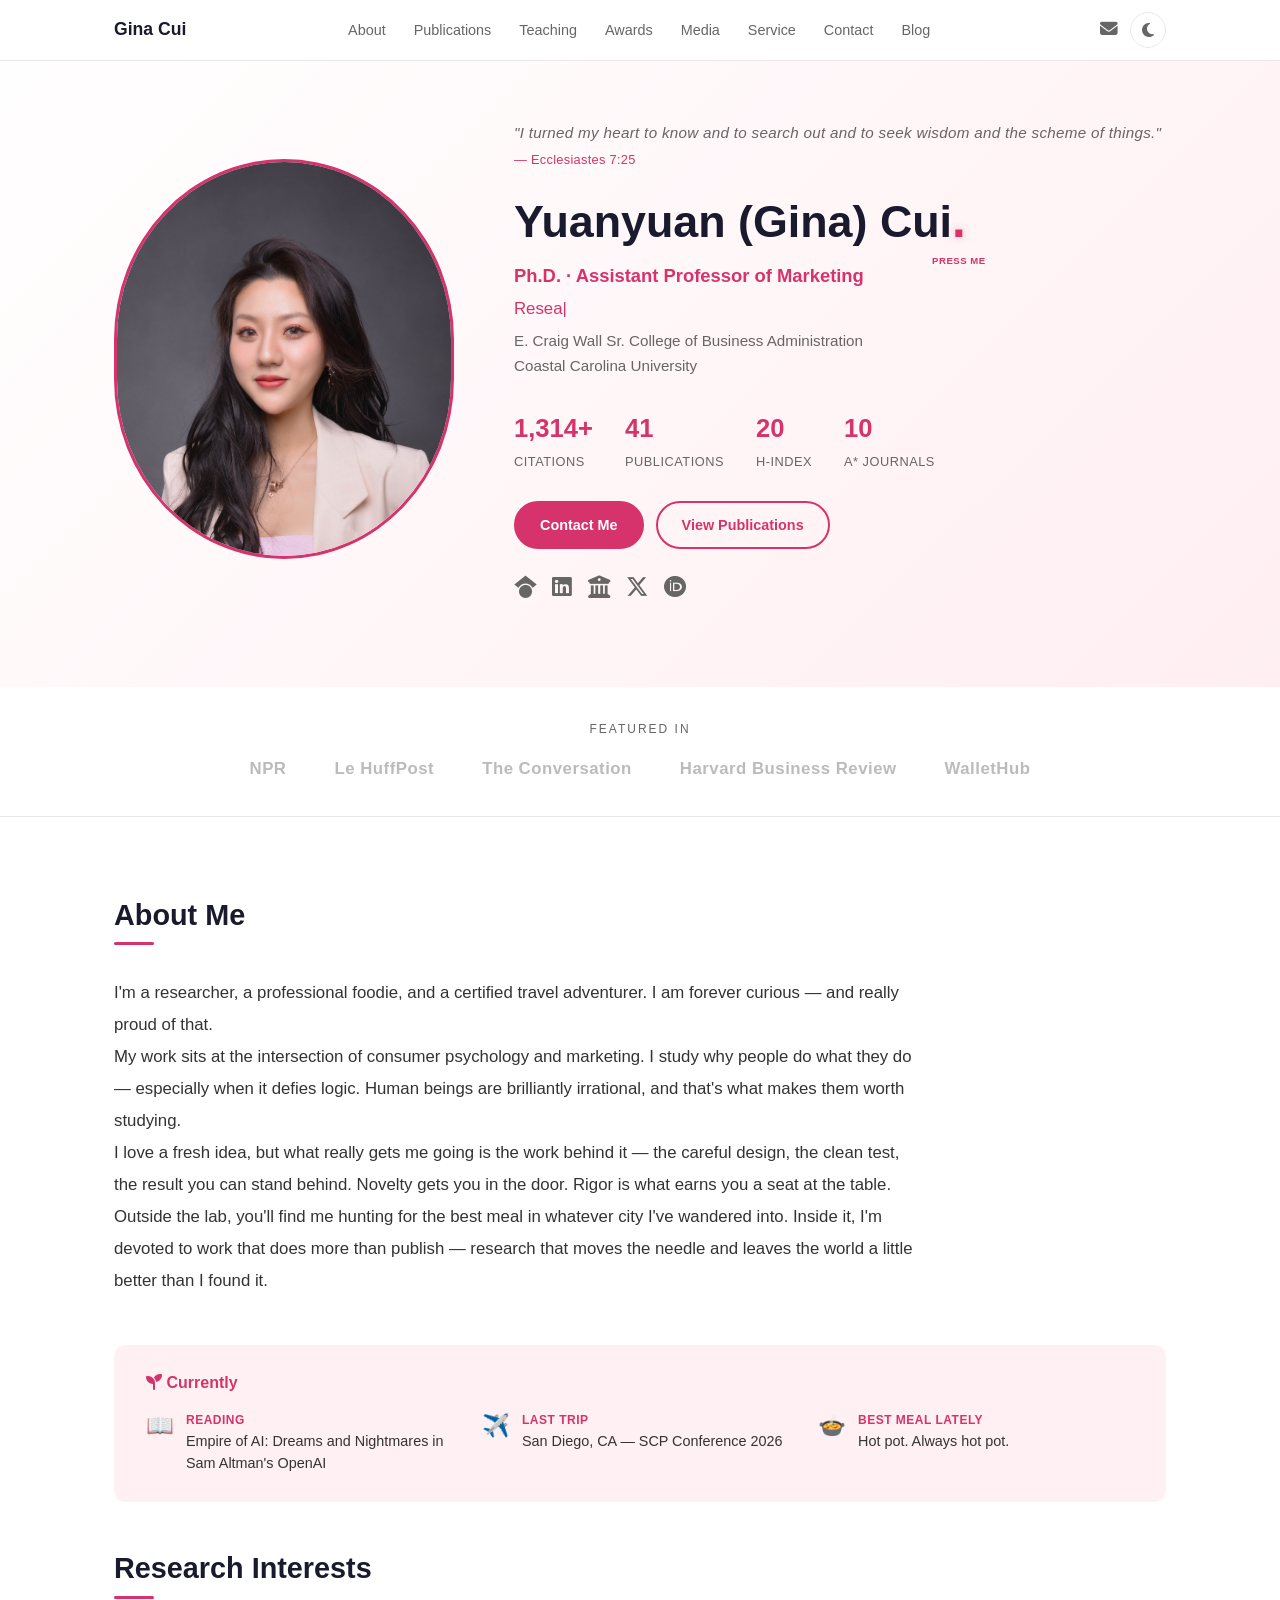
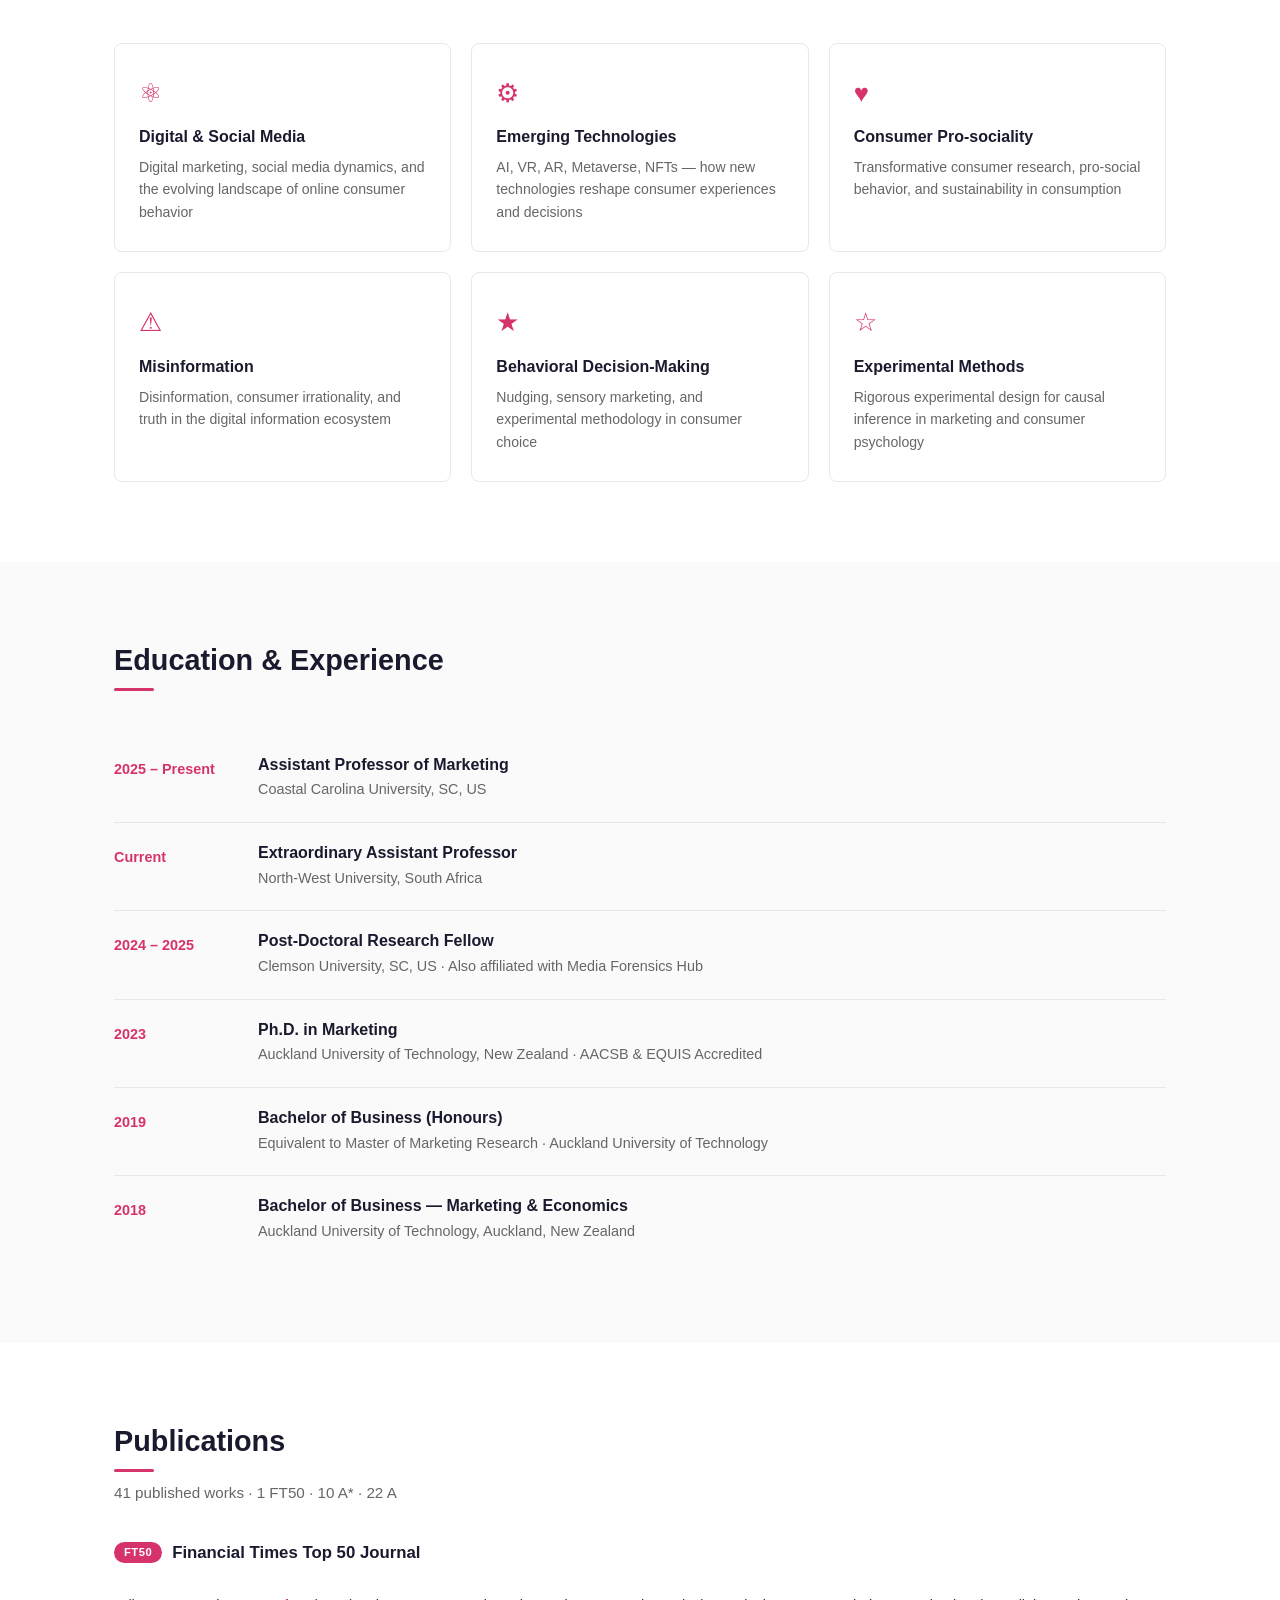
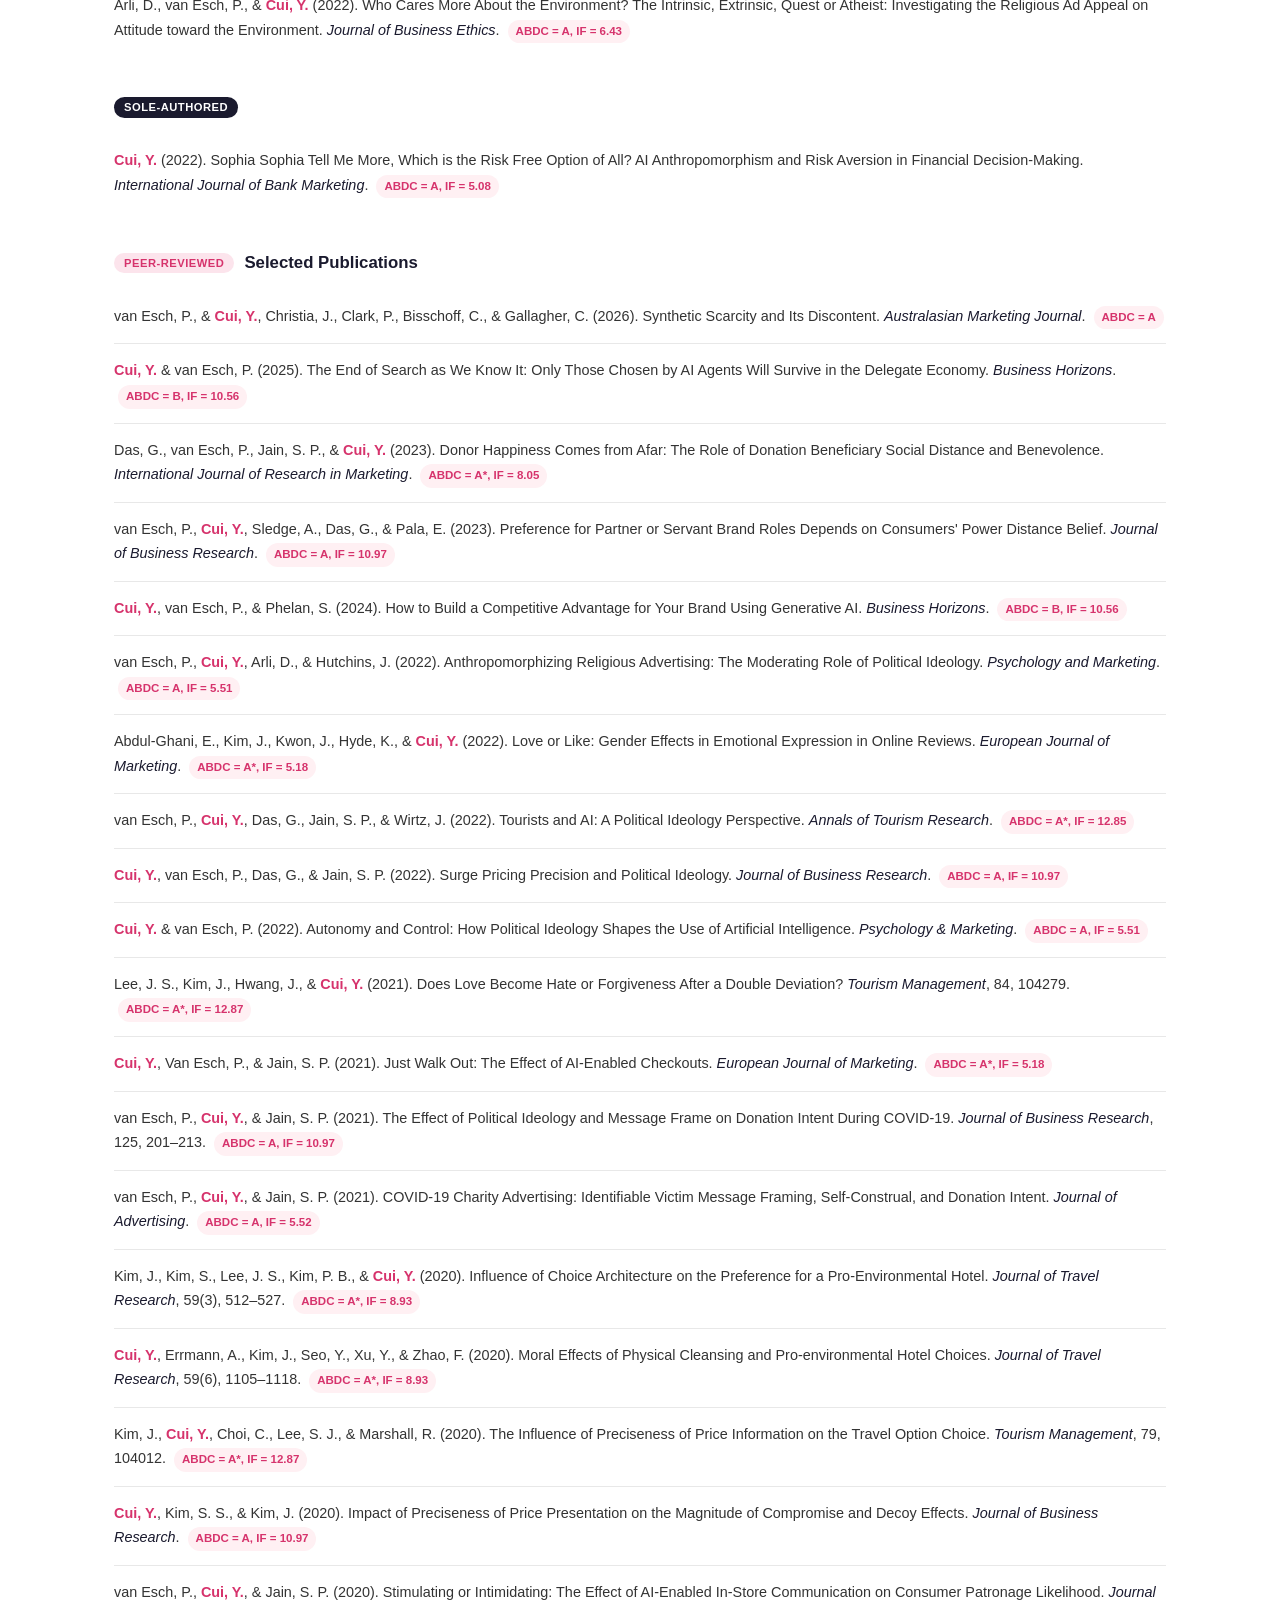
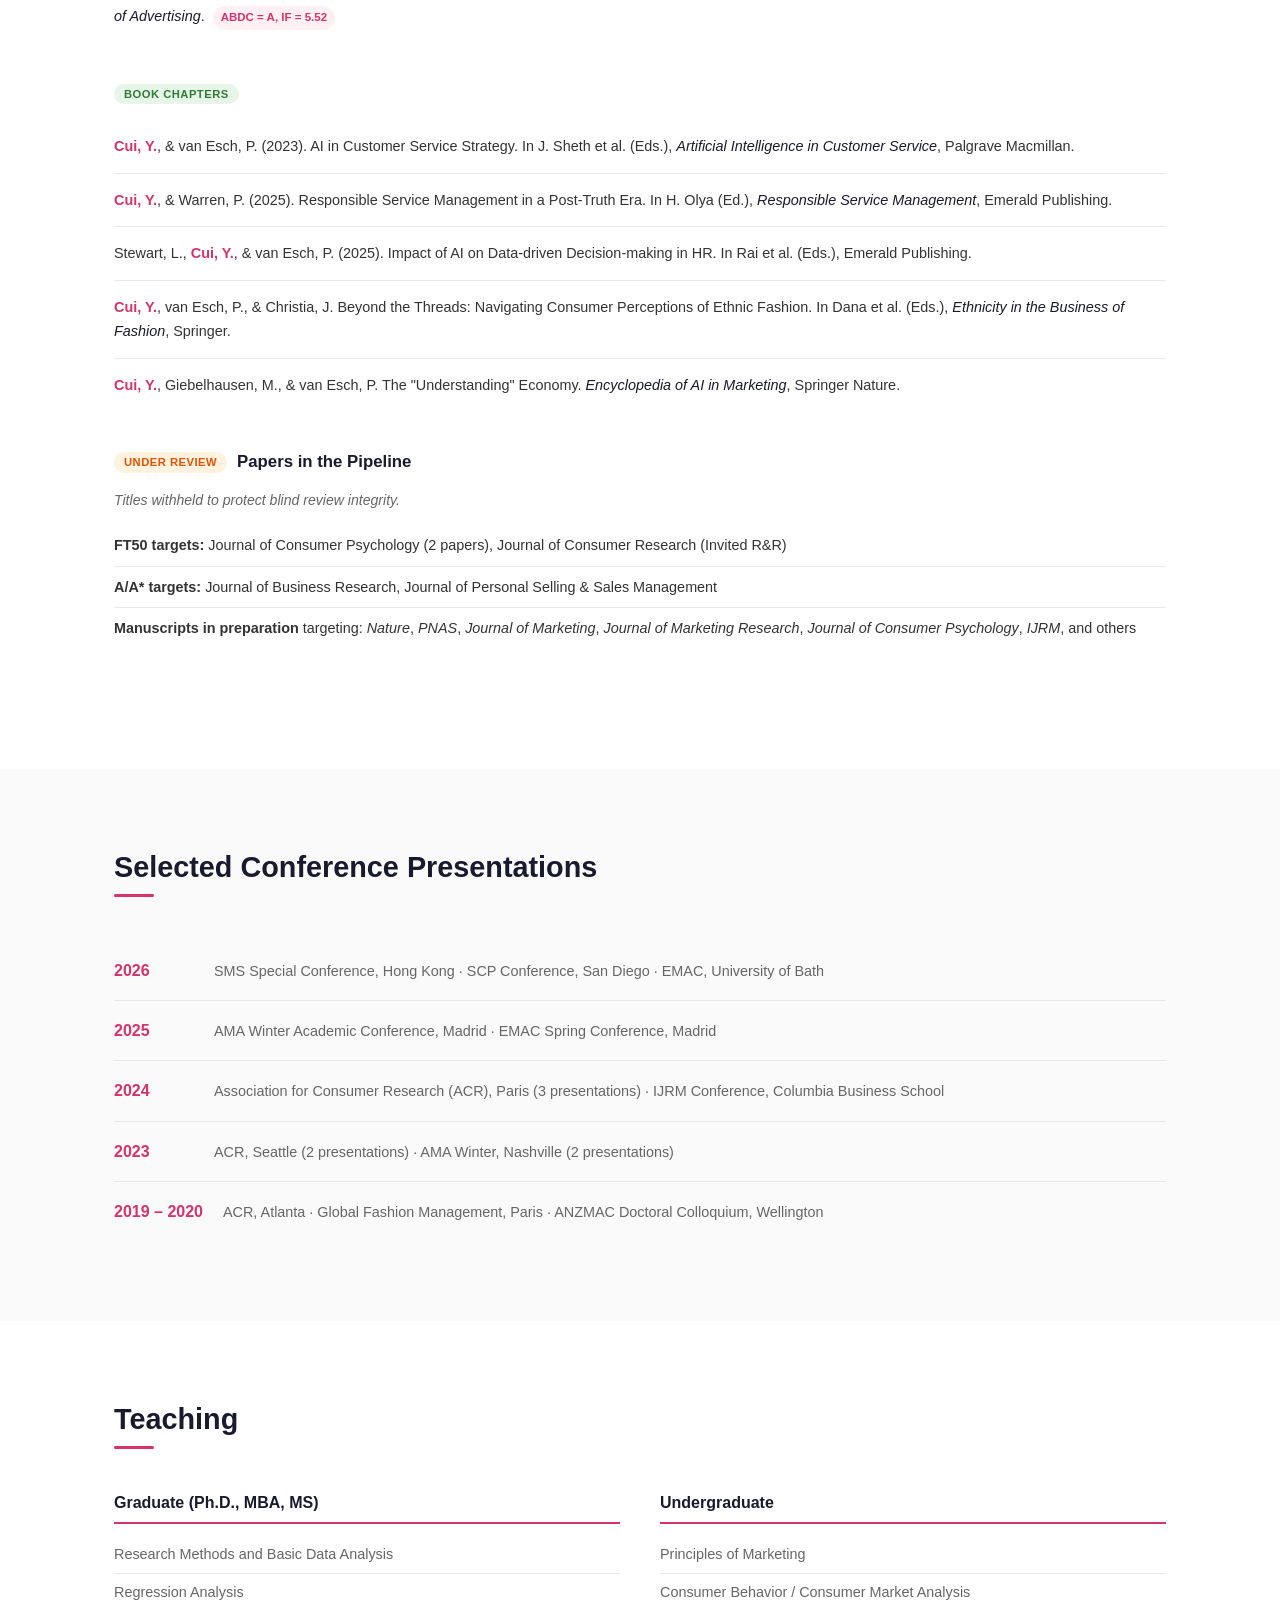
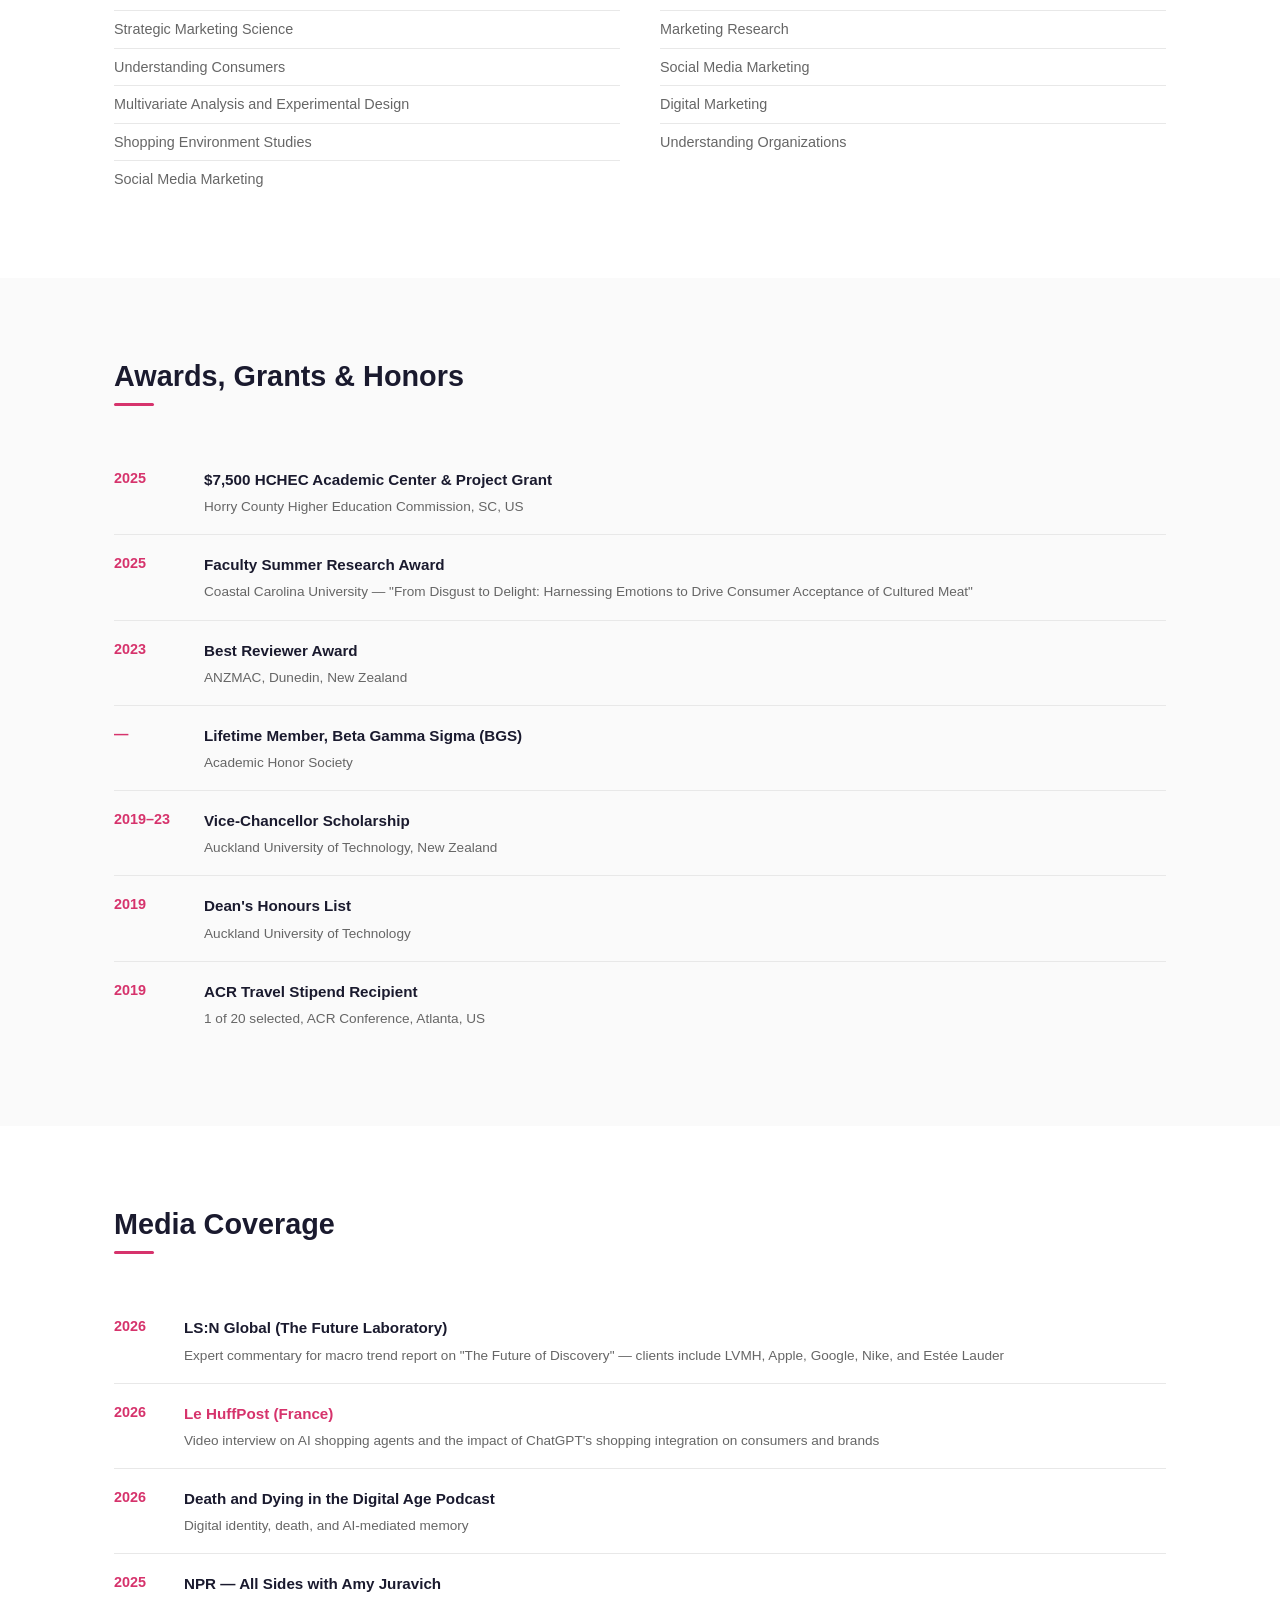
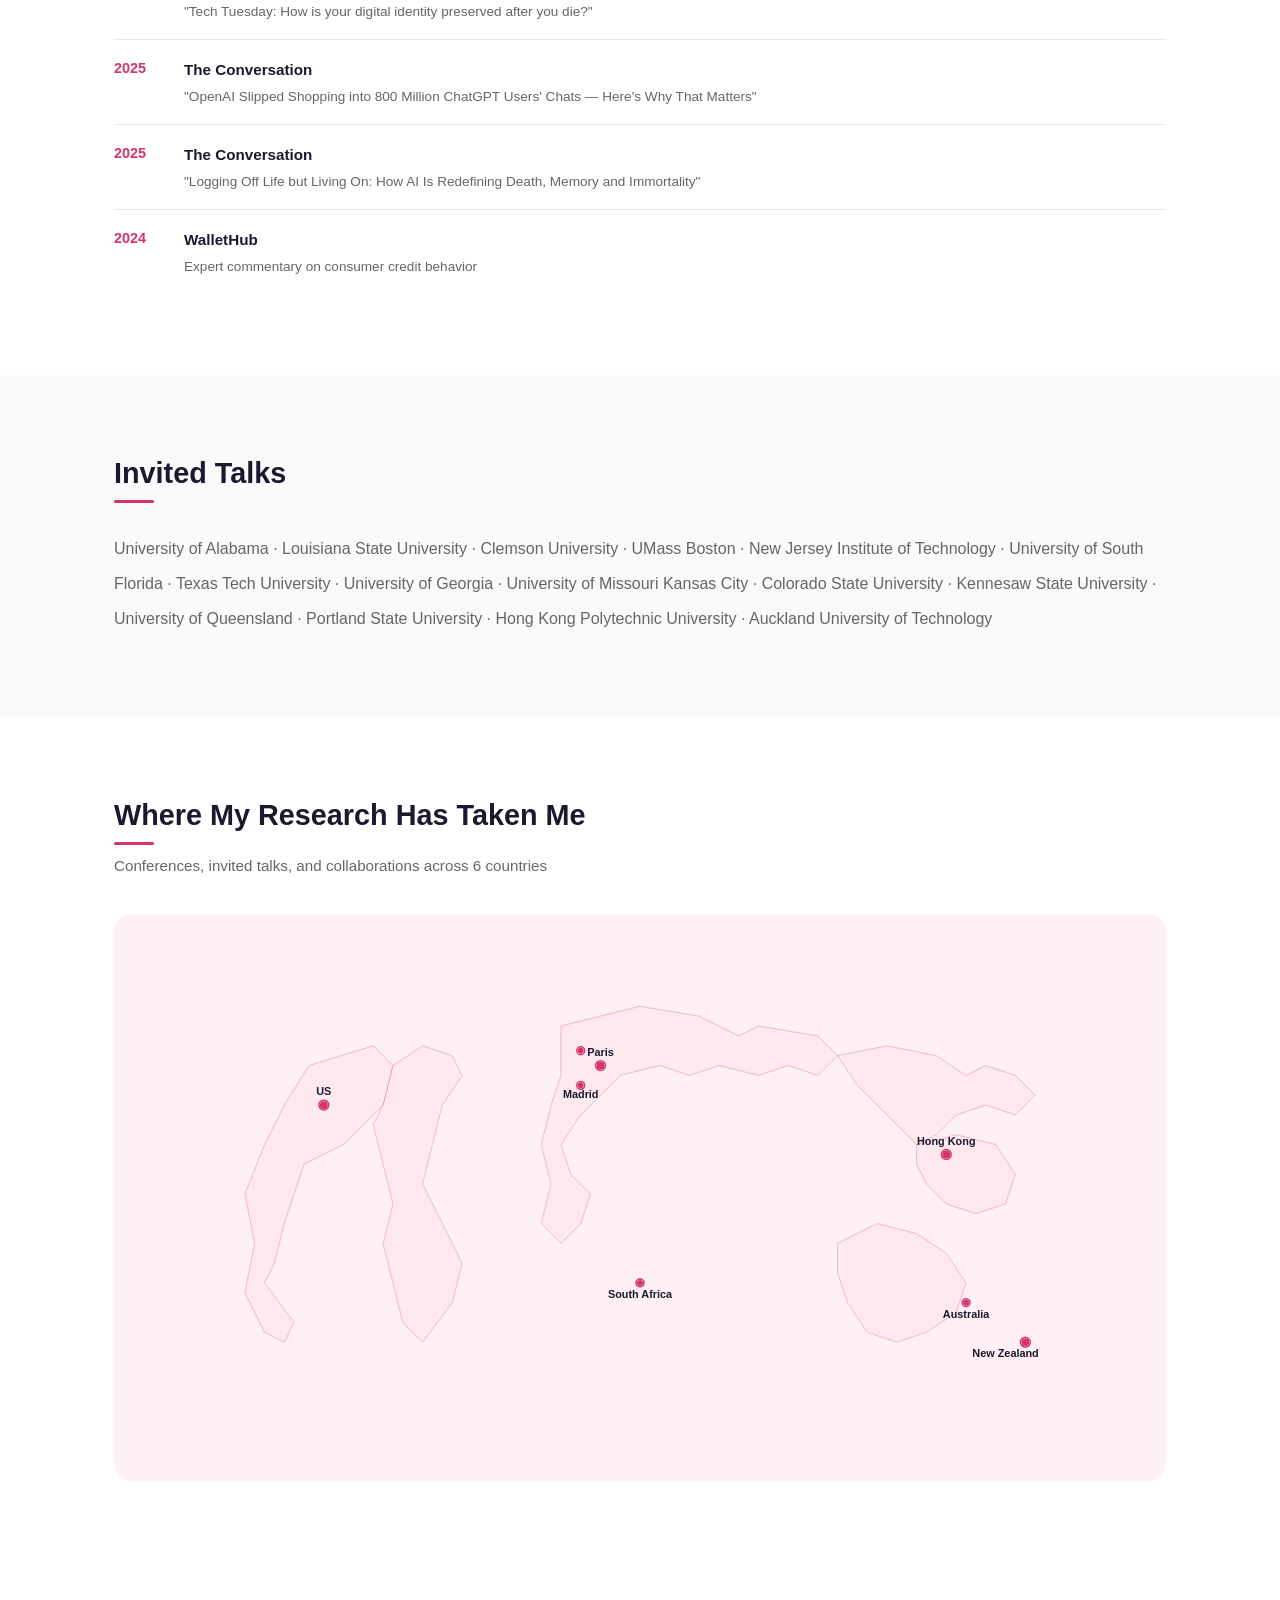
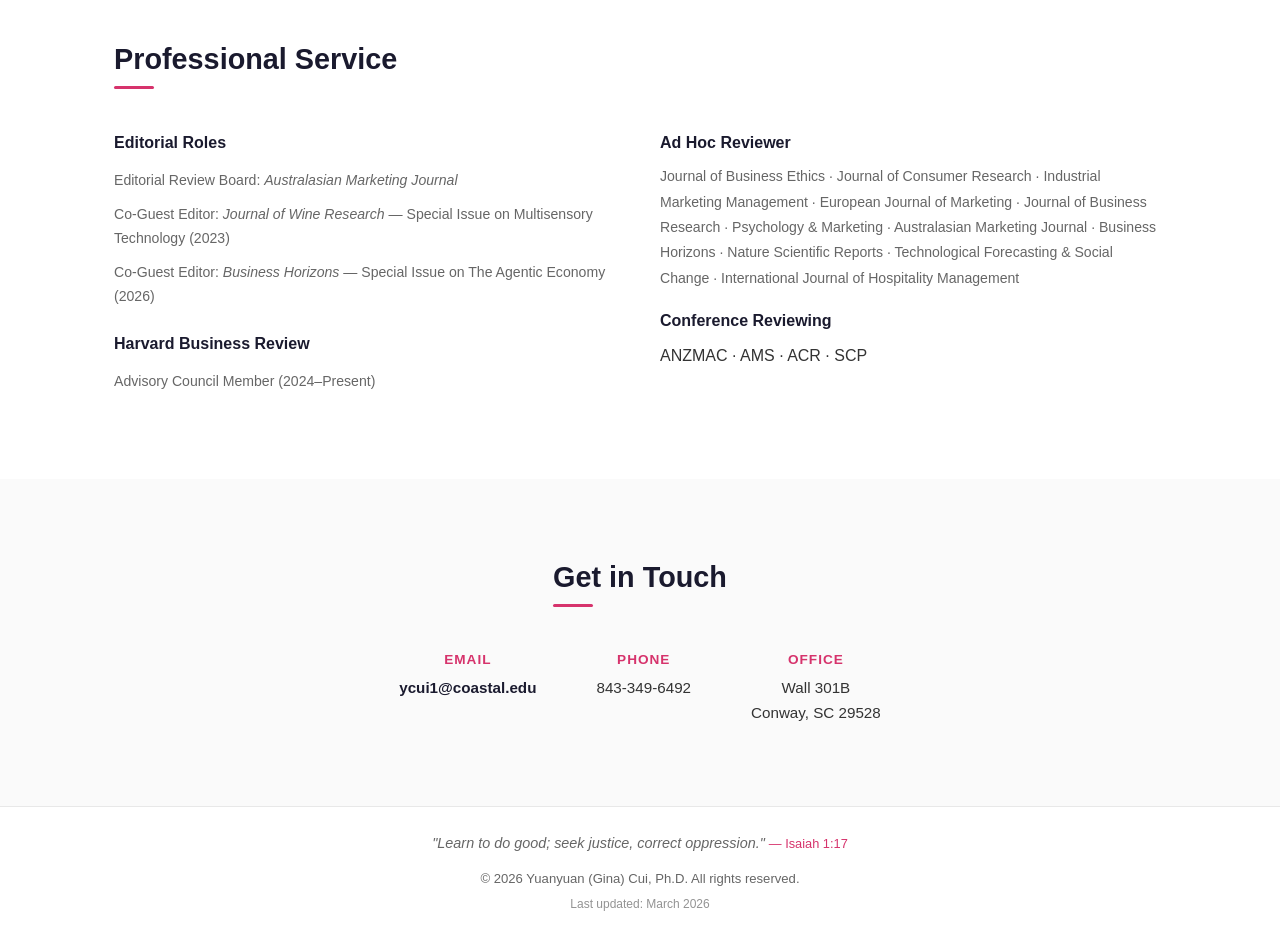
==== index.html @ b7bf3cc5 "Add custom 404 page, blog, custom cursor, and auto-update pub count - Custom 404 page with flamingo " ====
<!DOCTYPE html>
<html lang="en">
<head>
    <meta charset="UTF-8">
    <meta name="viewport" content="width=device-width, initial-scale=1.0">
    <!-- Google Analytics -->
    <script async src="https://www.googletagmanager.com/gtag/js?id=G-0H7322LZ6Q"></script>
    <script>
        window.dataLayer = window.dataLayer || [];
        function gtag(){dataLayer.push(arguments);}
        gtag('js', new Date());
        gtag('config', 'G-0H7322LZ6Q');
    </script>
    <title>Yuanyuan (Gina) Cui, Ph.D. — Academic Profile</title>
    <meta name="description" content="Yuanyuan (Gina) Cui, Ph.D. — Assistant Professor of Marketing at Coastal Carolina University. Research in consumer psychology, AI, and behavioral decision-making.">
    <meta property="og:title" content="Yuanyuan (Gina) Cui, Ph.D. — Academic Profile">
    <meta property="og:description" content="Assistant Professor of Marketing at Coastal Carolina University. Research in consumer psychology, AI, and behavioral decision-making.">
    <meta property="og:image" content="https://ginac95.github.io/headshot.png">
    <meta property="og:url" content="https://ginac95.github.io/">
    <meta property="og:type" content="website">
    <meta name="twitter:card" content="summary_large_image">
    <meta name="twitter:title" content="Yuanyuan (Gina) Cui, Ph.D.">
    <meta name="twitter:description" content="Assistant Professor of Marketing. Research in consumer psychology, AI, and behavioral decision-making.">
    <meta name="twitter:image" content="https://ginac95.github.io/headshot.png">
    <script type="application/ld+json">
    {
        "@context": "https://schema.org",
        "@type": "Person",
        "name": "Yuanyuan (Gina) Cui",
        "givenName": "Yuanyuan",
        "additionalName": "Gina",
        "familyName": "Cui",
        "honorificSuffix": "Ph.D.",
        "jobTitle": "Assistant Professor of Marketing",
        "worksFor": {
            "@type": "Organization",
            "name": "Coastal Carolina University",
            "department": "E. Craig Wall Sr. College of Business Administration"
        },
        "url": "https://ginac95.github.io/",
        "image": "https://ginac95.github.io/headshot.png",
        "email": "ycui1@coastal.edu",
        "sameAs": [
            "https://scholar.google.com/citations?hl=en&user=P8fhrcwAAAAJ",
            "https://www.linkedin.com/in/yuanyuan-gina-cui-b46629188",
            "https://orcid.org/0000-0001-5148-332X",
            "https://x.com/Gina_Cui"
        ],
        "knowsAbout": ["Consumer Psychology", "Marketing", "Artificial Intelligence", "Behavioral Decision-Making", "Digital Marketing"],
        "alumniOf": {
            "@type": "CollegeOrUniversity",
            "name": "Auckland University of Technology"
        }
    }
    </script>
    <link rel="icon" type="image/svg+xml" href="favicon.svg">
    <link rel="stylesheet" href="style.css">
    <link rel="stylesheet" href="https://cdnjs.cloudflare.com/ajax/libs/font-awesome/6.5.1/css/all.min.css">
    <script>
        // Apply dark mode before page renders to prevent flash
        if (localStorage.getItem('darkMode') === 'true' || (!localStorage.getItem('darkMode') && window.matchMedia('(prefers-color-scheme: dark)').matches)) {
            document.documentElement.classList.add('dark-mode');
        }
    </script>
</head>
<body>

<!-- Skip to content for keyboard users -->
<a href="#hero" class="skip-link">Skip to main content</a>

<!-- Navigation -->
<nav role="navigation" aria-label="Main navigation">
    <div class="nav-inner">
        <a href="#" class="nav-name">Gina Cui</a>
        <div class="nav-links">
            <a href="#about">About</a>
            <a href="#publications">Publications</a>
            <a href="#teaching">Teaching</a>
            <a href="#awards">Awards</a>
            <a href="#media">Media</a>
            <a href="#service">Service</a>
            <a href="#contact">Contact</a>
            <a href="blog.html">Blog</a>
        </div>
        <div style="display:flex;align-items:center;gap:12px;">
            <a href="mailto:ycui1@coastal.edu" class="nav-email" title="Email me" aria-label="Send email"><i class="fa-solid fa-envelope"></i></a>
            <button class="dark-mode-toggle" id="darkModeToggle" aria-label="Toggle dark mode" title="Toggle dark mode"><i class="fa-solid fa-moon"></i></button>
        </div>
        <button class="nav-toggle" aria-label="Toggle menu">&#9776;</button>
    </div>
</nav>

<!-- Hero -->
<main>
<header id="hero">
    <div class="container hero-content">
        <div class="hero-photo">
            <img src="headshot.png" alt="Gina Cui headshot" class="hero-img">
        </div>
        <div class="hero-text">
            <p class="hero-verse">"I turned my heart to know and to search out and to seek wisdom and the scheme of things." <span class="verse-ref">&mdash; Ecclesiastes 7:25</span></p>
            <h1>Yuanyuan (Gina) Cui<span class="easter-egg-wrap"><span class="accent" id="easter-egg">.</span><span class="press-me">press me</span></span></h1>
            <p class="title">Ph.D. &middot; Assistant Professor of Marketing</p>
            <p class="typewriter-line"><span id="typewriter"></span><span class="typewriter-cursor">|</span></p>
            <p class="affiliation">E. Craig Wall Sr. College of Business Administration<br>Coastal Carolina University</p>
            <div class="hero-stats">
                <div class="stat"><span class="stat-number" data-target="1314" data-suffix="+">0</span><span class="stat-label">Citations</span></div>
                <div class="stat"><span class="stat-number" data-target="41">0</span><span class="stat-label">Publications</span></div>
                <div class="stat"><span class="stat-number" data-target="20">0</span><span class="stat-label">h-index</span></div>
                <div class="stat"><span class="stat-number" data-target="10">0</span><span class="stat-label">A* Journals</span></div>
            </div>
            <div class="hero-links">
                <a href="mailto:ycui1@coastal.edu" class="btn btn-primary">Contact Me</a>
                <a href="#publications" class="btn btn-outline">View Publications</a>
            </div>
            <div class="social-links">
                <a href="https://scholar.google.com/citations?hl=en&user=P8fhrcwAAAAJ&view_op=list_works&sortby=pubdate" target="_blank" title="Google Scholar" aria-label="Google Scholar profile"><i class="fa-brands fa-google-scholar"></i></a>
                <a href="https://www.linkedin.com/in/yuanyuan-gina-cui-b46629188" target="_blank" title="LinkedIn" aria-label="LinkedIn profile"><i class="fa-brands fa-linkedin"></i></a>
                <a href="https://www.coastal.edu/academics/facultyprofiles/business/marketingandhospitalityresortandtourismmanagement/ginacui/" target="_blank" title="Faculty Profile" aria-label="University faculty profile"><i class="fa-solid fa-building-columns"></i></a>
                <a href="https://x.com/Gina_Cui" target="_blank" title="X / Twitter" aria-label="X (Twitter) profile"><i class="fa-brands fa-x-twitter"></i></a>
                <a href="https://orcid.org/0000-0001-5148-332X" target="_blank" title="ORCID" aria-label="ORCID profile"><i class="fa-brands fa-orcid"></i></a>
            </div>
        </div>
    </div>
</header>

<!-- Featured In -->
<section id="featured-in" class="featured-bar">
    <div class="container">
        <p class="featured-label">Featured In</p>
        <div class="featured-logos">
            <span class="featured-logo">NPR</span>
            <span class="featured-logo">Le HuffPost</span>
            <span class="featured-logo">The Conversation</span>
            <span class="featured-logo">Harvard Business Review</span>
            <span class="featured-logo">WalletHub</span>
        </div>
    </div>
</section>

<!-- About -->
<section id="about">
    <div class="container">
        <h2>About Me</h2>
        <div class="about-blurb">
            <p>I'm a researcher, a professional foodie, and a certified travel adventurer. I am forever curious &mdash; and really proud of that.</p>
            <p>My work sits at the intersection of consumer psychology and marketing. I study why people do what they do &mdash; especially when it defies logic. Human beings are brilliantly irrational, and that's what makes them worth studying.</p>
            <p>I love a fresh idea, but what really gets me going is the work behind it &mdash; the careful design, the clean test, the result you can stand behind. Novelty gets you in the door. Rigor is what earns you a seat at the table.</p>
            <p>Outside the lab, you'll find me hunting for the best meal in whatever city I've wandered into. Inside it, I'm devoted to work that does more than publish &mdash; research that moves the needle and leaves the world a little better than I found it.</p>
        </div>

        <!-- Currently -->
        <div class="currently-section">
            <h3 class="currently-title"><i class="fa-solid fa-seedling"></i> Currently</h3>
            <div class="currently-grid">
                <div class="currently-item">
                    <span class="currently-emoji">&#128214;</span>
                    <div><span class="currently-label">Reading</span><br>Empire of AI: Dreams and Nightmares in Sam Altman's OpenAI</div>
                </div>
                <div class="currently-item">
                    <span class="currently-emoji">&#9992;&#65039;</span>
                    <div><span class="currently-label">Last trip</span><br>San Diego, CA &mdash; SCP Conference 2026</div>
                </div>
                <div class="currently-item">
                    <span class="currently-emoji">&#127858;</span>
                    <div><span class="currently-label">Best meal lately</span><br>Hot pot. Always hot pot.</div>
                </div>
            </div>
        </div>

        <h2>Research Interests</h2>
        <div class="interest-grid">
            <div class="interest-card">
                <div class="interest-icon">&#9883;</div>
                <h3>Digital & Social Media</h3>
                <p>Digital marketing, social media dynamics, and the evolving landscape of online consumer behavior</p>
            </div>
            <div class="interest-card">
                <div class="interest-icon">&#9881;</div>
                <h3>Emerging Technologies</h3>
                <p>AI, VR, AR, Metaverse, NFTs &mdash; how new technologies reshape consumer experiences and decisions</p>
            </div>
            <div class="interest-card">
                <div class="interest-icon">&#9829;</div>
                <h3>Consumer Pro-sociality</h3>
                <p>Transformative consumer research, pro-social behavior, and sustainability in consumption</p>
            </div>
            <div class="interest-card">
                <div class="interest-icon">&#9888;</div>
                <h3>Misinformation</h3>
                <p>Disinformation, consumer irrationality, and truth in the digital information ecosystem</p>
            </div>
            <div class="interest-card">
                <div class="interest-icon">&#9733;</div>
                <h3>Behavioral Decision-Making</h3>
                <p>Nudging, sensory marketing, and experimental methodology in consumer choice</p>
            </div>
            <div class="interest-card">
                <div class="interest-icon">&#9734;</div>
                <h3>Experimental Methods</h3>
                <p>Rigorous experimental design for causal inference in marketing and consumer psychology</p>
            </div>
        </div>
    </div>
</section>

<!-- Education -->
<section id="education" class="alt-bg">
    <div class="container">
        <h2>Education & Experience</h2>
        <div class="timeline">
            <div class="timeline-item">
                <div class="timeline-year">2025 &ndash; Present</div>
                <div class="timeline-content">
                    <h3>Assistant Professor of Marketing</h3>
                    <p>Coastal Carolina University, SC, US</p>
                </div>
            </div>
            <div class="timeline-item">
                <div class="timeline-year">Current</div>
                <div class="timeline-content">
                    <h3>Extraordinary Assistant Professor</h3>
                    <p>North-West University, South Africa</p>
                </div>
            </div>
            <div class="timeline-item">
                <div class="timeline-year">2024 &ndash; 2025</div>
                <div class="timeline-content">
                    <h3>Post-Doctoral Research Fellow</h3>
                    <p>Clemson University, SC, US &middot; Also affiliated with Media Forensics Hub</p>
                </div>
            </div>
            <div class="timeline-item">
                <div class="timeline-year">2023</div>
                <div class="timeline-content">
                    <h3>Ph.D. in Marketing</h3>
                    <p>Auckland University of Technology, New Zealand &middot; AACSB & EQUIS Accredited</p>
                </div>
            </div>
            <div class="timeline-item">
                <div class="timeline-year">2019</div>
                <div class="timeline-content">
                    <h3>Bachelor of Business (Honours)</h3>
                    <p>Equivalent to Master of Marketing Research &middot; Auckland University of Technology</p>
                </div>
            </div>
            <div class="timeline-item">
                <div class="timeline-year">2018</div>
                <div class="timeline-content">
                    <h3>Bachelor of Business &mdash; Marketing & Economics</h3>
                    <p>Auckland University of Technology, Auckland, New Zealand</p>
                </div>
            </div>
        </div>
    </div>
</section>

<!-- Publications -->
<section id="publications">
    <div class="container">
        <h2>Publications</h2>
        <p class="section-subtitle">41 published works &middot; 1 FT50 &middot; 10 A* &middot; 22 A</p>

        <!-- FT50 -->
        <div class="pub-category">
            <h3><span class="badge badge-ft50">FT50</span> Financial Times Top 50 Journal</h3>
            <ol class="pub-list">
                <li>Arli, D., van Esch, P., & <strong>Cui, Y.</strong> (2022). Who Cares More About the Environment? The Intrinsic, Extrinsic, Quest or Atheist: Investigating the Religious Ad Appeal on Attitude toward the Environment. <em>Journal of Business Ethics</em>. <span class="journal-tag">ABDC = A, IF = 6.43</span></li>
            </ol>
        </div>

        <!-- Sole-Authored -->
        <div class="pub-category">
            <h3><span class="badge badge-sole">Sole-Authored</span></h3>
            <ol class="pub-list">
                <li><strong>Cui, Y.</strong> (2022). Sophia Sophia Tell Me More, Which is the Risk Free Option of All? AI Anthropomorphism and Risk Aversion in Financial Decision-Making. <em>International Journal of Bank Marketing</em>. <span class="journal-tag">ABDC = A, IF = 5.08</span></li>
            </ol>
        </div>

        <!-- Selected Peer-Reviewed -->
        <div class="pub-category">
            <h3><span class="badge badge-peer">Peer-Reviewed</span> Selected Publications</h3>
            <ol class="pub-list">
                <li>van Esch, P., & <strong>Cui, Y.</strong>, Christia, J., Clark, P., Bisschoff, C., & Gallagher, C. (2026). Synthetic Scarcity and Its Discontent. <em>Australasian Marketing Journal</em>. <span class="journal-tag">ABDC = A</span></li>
                <li><strong>Cui, Y.</strong> & van Esch, P. (2025). The End of Search as We Know It: Only Those Chosen by AI Agents Will Survive in the Delegate Economy. <em>Business Horizons</em>. <span class="journal-tag">ABDC = B, IF = 10.56</span></li>
                <li>Das, G., van Esch, P., Jain, S. P., & <strong>Cui, Y.</strong> (2023). Donor Happiness Comes from Afar: The Role of Donation Beneficiary Social Distance and Benevolence. <em>International Journal of Research in Marketing</em>. <span class="journal-tag">ABDC = A*, IF = 8.05</span></li>
                <li>van Esch, P., <strong>Cui, Y.</strong>, Sledge, A., Das, G., & Pala, E. (2023). Preference for Partner or Servant Brand Roles Depends on Consumers' Power Distance Belief. <em>Journal of Business Research</em>. <span class="journal-tag">ABDC = A, IF = 10.97</span></li>
                <li><strong>Cui, Y.</strong>, van Esch, P., & Phelan, S. (2024). How to Build a Competitive Advantage for Your Brand Using Generative AI. <em>Business Horizons</em>. <span class="journal-tag">ABDC = B, IF = 10.56</span></li>
                <li>van Esch, P., <strong>Cui, Y.</strong>, Arli, D., & Hutchins, J. (2022). Anthropomorphizing Religious Advertising: The Moderating Role of Political Ideology. <em>Psychology and Marketing</em>. <span class="journal-tag">ABDC = A, IF = 5.51</span></li>
                <li>Abdul-Ghani, E., Kim, J., Kwon, J., Hyde, K., & <strong>Cui, Y.</strong> (2022). Love or Like: Gender Effects in Emotional Expression in Online Reviews. <em>European Journal of Marketing</em>. <span class="journal-tag">ABDC = A*, IF = 5.18</span></li>
                <li>van Esch, P., <strong>Cui, Y.</strong>, Das, G., Jain, S. P., & Wirtz, J. (2022). Tourists and AI: A Political Ideology Perspective. <em>Annals of Tourism Research</em>. <span class="journal-tag">ABDC = A*, IF = 12.85</span></li>
                <li><strong>Cui, Y.</strong>, van Esch, P., Das, G., & Jain, S. P. (2022). Surge Pricing Precision and Political Ideology. <em>Journal of Business Research</em>. <span class="journal-tag">ABDC = A, IF = 10.97</span></li>
                <li><strong>Cui, Y.</strong> & van Esch, P. (2022). Autonomy and Control: How Political Ideology Shapes the Use of Artificial Intelligence. <em>Psychology & Marketing</em>. <span class="journal-tag">ABDC = A, IF = 5.51</span></li>
                <li>Lee, J. S., Kim, J., Hwang, J., & <strong>Cui, Y.</strong> (2021). Does Love Become Hate or Forgiveness After a Double Deviation? <em>Tourism Management</em>, 84, 104279. <span class="journal-tag">ABDC = A*, IF = 12.87</span></li>
                <li><strong>Cui, Y.</strong>, Van Esch, P., & Jain, S. P. (2021). Just Walk Out: The Effect of AI-Enabled Checkouts. <em>European Journal of Marketing</em>. <span class="journal-tag">ABDC = A*, IF = 5.18</span></li>
                <li>van Esch, P., <strong>Cui, Y.</strong>, & Jain, S. P. (2021). The Effect of Political Ideology and Message Frame on Donation Intent During COVID-19. <em>Journal of Business Research</em>, 125, 201&ndash;213. <span class="journal-tag">ABDC = A, IF = 10.97</span></li>
                <li>van Esch, P., <strong>Cui, Y.</strong>, & Jain, S. P. (2021). COVID-19 Charity Advertising: Identifiable Victim Message Framing, Self-Construal, and Donation Intent. <em>Journal of Advertising</em>. <span class="journal-tag">ABDC = A, IF = 5.52</span></li>
                <li>Kim, J., Kim, S., Lee, J. S., Kim, P. B., & <strong>Cui, Y.</strong> (2020). Influence of Choice Architecture on the Preference for a Pro-Environmental Hotel. <em>Journal of Travel Research</em>, 59(3), 512&ndash;527. <span class="journal-tag">ABDC = A*, IF = 8.93</span></li>
                <li><strong>Cui, Y.</strong>, Errmann, A., Kim, J., Seo, Y., Xu, Y., & Zhao, F. (2020). Moral Effects of Physical Cleansing and Pro-environmental Hotel Choices. <em>Journal of Travel Research</em>, 59(6), 1105&ndash;1118. <span class="journal-tag">ABDC = A*, IF = 8.93</span></li>
                <li>Kim, J., <strong>Cui, Y.</strong>, Choi, C., Lee, S. J., & Marshall, R. (2020). The Influence of Preciseness of Price Information on the Travel Option Choice. <em>Tourism Management</em>, 79, 104012. <span class="journal-tag">ABDC = A*, IF = 12.87</span></li>
                <li><strong>Cui, Y.</strong>, Kim, S. S., & Kim, J. (2020). Impact of Preciseness of Price Presentation on the Magnitude of Compromise and Decoy Effects. <em>Journal of Business Research</em>. <span class="journal-tag">ABDC = A, IF = 10.97</span></li>
                <li>van Esch, P., <strong>Cui, Y.</strong>, & Jain, S. P. (2020). Stimulating or Intimidating: The Effect of AI-Enabled In-Store Communication on Consumer Patronage Likelihood. <em>Journal of Advertising</em>. <span class="journal-tag">ABDC = A, IF = 5.52</span></li>
            </ol>
        </div>

        <!-- Book Chapters -->
        <div class="pub-category">
            <h3><span class="badge badge-book">Book Chapters</span></h3>
            <ol class="pub-list">
                <li><strong>Cui, Y.</strong>, & van Esch, P. (2023). AI in Customer Service Strategy. In J. Sheth et al. (Eds.), <em>Artificial Intelligence in Customer Service</em>, Palgrave Macmillan.</li>
                <li><strong>Cui, Y.</strong>, & Warren, P. (2025). Responsible Service Management in a Post-Truth Era. In H. Olya (Ed.), <em>Responsible Service Management</em>, Emerald Publishing.</li>
                <li>Stewart, L., <strong>Cui, Y.</strong>, & van Esch, P. (2025). Impact of AI on Data-driven Decision-making in HR. In Rai et al. (Eds.), Emerald Publishing.</li>
                <li><strong>Cui, Y.</strong>, van Esch, P., & Christia, J. Beyond the Threads: Navigating Consumer Perceptions of Ethnic Fashion. In Dana et al. (Eds.), <em>Ethnicity in the Business of Fashion</em>, Springer.</li>
                <li><strong>Cui, Y.</strong>, Giebelhausen, M., & van Esch, P. The "Understanding" Economy. <em>Encyclopedia of AI in Marketing</em>, Springer Nature.</li>
            </ol>
        </div>

        <!-- Under Review -->
        <div class="pub-category">
            <h3><span class="badge badge-review">Under Review</span> Papers in the Pipeline</h3>
            <p class="pub-note">Titles withheld to protect blind review integrity.</p>
            <ul class="pipeline-list">
                <li><strong>FT50 targets:</strong> Journal of Consumer Psychology (2 papers), Journal of Consumer Research (Invited R&R)</li>
                <li><strong>A/A* targets:</strong> Journal of Business Research, Journal of Personal Selling & Sales Management</li>
                <li><strong>Manuscripts in preparation</strong> targeting: <em>Nature</em>, <em>PNAS</em>, <em>Journal of Marketing</em>, <em>Journal of Marketing Research</em>, <em>Journal of Consumer Psychology</em>, <em>IJRM</em>, and others</li>
            </ul>
        </div>
    </div>
</section>

<!-- Conferences -->
<section id="conferences" class="alt-bg">
    <div class="container">
        <h2>Selected Conference Presentations</h2>
        <div class="conference-grid">
            <div class="conference-item">
                <span class="conf-year">2026</span>
                <p>SMS Special Conference, Hong Kong &middot; SCP Conference, San Diego &middot; EMAC, University of Bath</p>
            </div>
            <div class="conference-item">
                <span class="conf-year">2025</span>
                <p>AMA Winter Academic Conference, Madrid &middot; EMAC Spring Conference, Madrid</p>
            </div>
            <div class="conference-item">
                <span class="conf-year">2024</span>
                <p>Association for Consumer Research (ACR), Paris (3 presentations) &middot; IJRM Conference, Columbia Business School</p>
            </div>
            <div class="conference-item">
                <span class="conf-year">2023</span>
                <p>ACR, Seattle (2 presentations) &middot; AMA Winter, Nashville (2 presentations)</p>
            </div>
            <div class="conference-item">
                <span class="conf-year">2019 &ndash; 2020</span>
                <p>ACR, Atlanta &middot; Global Fashion Management, Paris &middot; ANZMAC Doctoral Colloquium, Wellington</p>
            </div>
        </div>
    </div>
</section>

<!-- Teaching -->
<section id="teaching">
    <div class="container">
        <h2>Teaching</h2>
        <div class="teaching-grid">
            <div class="teaching-col">
                <h3>Graduate (Ph.D., MBA, MS)</h3>
                <ul>
                    <li>Research Methods and Basic Data Analysis</li>
                    <li>Regression Analysis</li>
                    <li>Strategic Marketing Science</li>
                    <li>Understanding Consumers</li>
                    <li>Multivariate Analysis and Experimental Design</li>
                    <li>Shopping Environment Studies</li>
                    <li>Social Media Marketing</li>
                </ul>
            </div>
            <div class="teaching-col">
                <h3>Undergraduate</h3>
                <ul>
                    <li>Principles of Marketing</li>
                    <li>Consumer Behavior / Consumer Market Analysis</li>
                    <li>Marketing Research</li>
                    <li>Social Media Marketing</li>
                    <li>Digital Marketing</li>
                    <li>Understanding Organizations</li>
                </ul>
            </div>
        </div>
    </div>
</section>

<!-- Awards -->
<section id="awards" class="alt-bg">
    <div class="container">
        <h2>Awards, Grants & Honors</h2>
        <div class="awards-list">
            <div class="award-item">
                <span class="award-year">2025</span>
                <div>
                    <strong>$7,500 HCHEC Academic Center & Project Grant</strong>
                    <p>Horry County Higher Education Commission, SC, US</p>
                </div>
            </div>
            <div class="award-item">
                <span class="award-year">2025</span>
                <div>
                    <strong>Faculty Summer Research Award</strong>
                    <p>Coastal Carolina University &mdash; "From Disgust to Delight: Harnessing Emotions to Drive Consumer Acceptance of Cultured Meat"</p>
                </div>
            </div>
            <div class="award-item">
                <span class="award-year">2023</span>
                <div>
                    <strong>Best Reviewer Award</strong>
                    <p>ANZMAC, Dunedin, New Zealand</p>
                </div>
            </div>
            <div class="award-item">
                <span class="award-year">&mdash;</span>
                <div>
                    <strong>Lifetime Member, Beta Gamma Sigma (BGS)</strong>
                    <p>Academic Honor Society</p>
                </div>
            </div>
            <div class="award-item">
                <span class="award-year">2019&ndash;23</span>
                <div>
                    <strong>Vice-Chancellor Scholarship</strong>
                    <p>Auckland University of Technology, New Zealand</p>
                </div>
            </div>
            <div class="award-item">
                <span class="award-year">2019</span>
                <div>
                    <strong>Dean's Honours List</strong>
                    <p>Auckland University of Technology</p>
                </div>
            </div>
            <div class="award-item">
                <span class="award-year">2019</span>
                <div>
                    <strong>ACR Travel Stipend Recipient</strong>
                    <p>1 of 20 selected, ACR Conference, Atlanta, US</p>
                </div>
            </div>
        </div>
    </div>
</section>

<!-- Media -->
<section id="media">
    <div class="container">
        <h2>Media Coverage</h2>
        <div class="media-grid">
            <div class="media-item">
                <span class="media-year">2026</span>
                <div>
                    <strong>LS:N Global (The Future Laboratory)</strong>
                    <p>Expert commentary for macro trend report on "The Future of Discovery" &mdash; clients include LVMH, Apple, Google, Nike, and Est&eacute;e Lauder</p>
                </div>
            </div>
            <div class="media-item">
                <span class="media-year">2026</span>
                <div>
                    <strong><a href="https://www.youtube.com/watch?v=tikGkXYRfkM" target="_blank">Le HuffPost (France)</a></strong>
                    <p>Video interview on AI shopping agents and the impact of ChatGPT's shopping integration on consumers and brands</p>
                </div>
            </div>
            <div class="media-item">
                <span class="media-year">2026</span>
                <div>
                    <strong>Death and Dying in the Digital Age Podcast</strong>
                    <p>Digital identity, death, and AI-mediated memory</p>
                </div>
            </div>
            <div class="media-item">
                <span class="media-year">2025</span>
                <div>
                    <strong>NPR &mdash; All Sides with Amy Juravich</strong>
                    <p>"Tech Tuesday: How is your digital identity preserved after you die?"</p>
                </div>
            </div>
            <div class="media-item">
                <span class="media-year">2025</span>
                <div>
                    <strong>The Conversation</strong>
                    <p>"OpenAI Slipped Shopping into 800 Million ChatGPT Users' Chats &mdash; Here's Why That Matters"</p>
                </div>
            </div>
            <div class="media-item">
                <span class="media-year">2025</span>
                <div>
                    <strong>The Conversation</strong>
                    <p>"Logging Off Life but Living On: How AI Is Redefining Death, Memory and Immortality"</p>
                </div>
            </div>
            <div class="media-item">
                <span class="media-year">2024</span>
                <div>
                    <strong>WalletHub</strong>
                    <p>Expert commentary on consumer credit behavior</p>
                </div>
            </div>
        </div>
    </div>
</section>

<!-- Invited Talks -->
<section id="talks" class="alt-bg">
    <div class="container">
        <h2>Invited Talks</h2>
        <div class="talks-list">
            <p class="talks-venues">
                University of Alabama &middot;
                Louisiana State University &middot;
                Clemson University &middot;
                UMass Boston &middot;
                New Jersey Institute of Technology &middot;
                University of South Florida &middot;
                Texas Tech University &middot;
                University of Georgia &middot;
                University of Missouri Kansas City &middot;
                Colorado State University &middot;
                Kennesaw State University &middot;
                University of Queensland &middot;
                Portland State University &middot;
                Hong Kong Polytechnic University &middot;
                Auckland University of Technology
            </p>
        </div>
    </div>
</section>

<!-- World Map -->
<section id="map-section">
    <div class="container">
        <h2>Where My Research Has Taken Me</h2>
        <p class="section-subtitle">Conferences, invited talks, and collaborations across 6 countries</p>
        <div class="world-map">
            <svg viewBox="0 0 1000 500" class="map-svg">
                <!-- Simplified world map paths -->
                <path class="map-land" d="M165,120 L230,100 L250,120 L240,160 L220,180 L200,200 L160,220 L140,280 L130,320 L120,340 L135,360 L150,380 L140,400 L120,390 L100,350 L110,300 L100,250 L120,200 L140,160 Z" />
                <path class="map-land" d="M250,120 L280,100 L310,110 L320,130 L300,160 L290,200 L280,240 L300,280 L320,320 L310,360 L280,400 L260,380 L250,340 L240,300 L250,260 L240,220 L230,180 L240,160 Z" />
                <path class="map-land" d="M420,80 L500,60 L560,70 L600,90 L620,80 L680,90 L700,110 L680,130 L650,120 L620,130 L580,120 L550,130 L520,120 L480,130 L460,150 L440,170 L420,200 L430,230 L450,250 L440,280 L420,300 L400,280 L410,240 L400,200 L410,160 L420,130 Z" />
                <path class="map-land" d="M700,110 L750,100 L800,110 L830,130 L850,120 L880,130 L900,150 L880,170 L850,160 L820,170 L800,190 L780,200 L760,180 L740,160 L720,140 Z" />
                <path class="map-land" d="M780,200 L820,190 L860,200 L880,230 L870,260 L840,270 L810,260 L790,240 L780,220 Z" />
                <path class="map-land" d="M700,300 L740,280 L780,290 L810,310 L830,340 L820,370 L790,390 L760,400 L730,390 L710,360 L700,330 Z" />
                <!-- Pin markers with pulse -->
                <!-- US Cities -->
                <circle class="map-pin" cx="180" cy="160" r="5" /><circle class="map-pulse" cx="180" cy="160" r="5" />
                <text class="map-label" x="180" y="150">US</text>
                <!-- Paris -->
                <circle class="map-pin" cx="460" cy="120" r="5" /><circle class="map-pulse" cx="460" cy="120" r="5" />
                <text class="map-label" x="460" y="110">Paris</text>
                <!-- Bath, UK -->
                <circle class="map-pin" cx="440" cy="105" r="4" /><circle class="map-pulse" cx="440" cy="105" r="4" />
                <!-- Madrid -->
                <circle class="map-pin" cx="440" cy="140" r="4" /><circle class="map-pulse" cx="440" cy="140" r="4" />
                <text class="map-label" x="440" y="153">Madrid</text>
                <!-- Hong Kong -->
                <circle class="map-pin" cx="810" cy="210" r="5" /><circle class="map-pulse" cx="810" cy="210" r="5" />
                <text class="map-label" x="810" y="200">Hong Kong</text>
                <!-- New Zealand -->
                <circle class="map-pin" cx="890" cy="400" r="5" /><circle class="map-pulse" cx="890" cy="400" r="5" />
                <text class="map-label" x="870" y="415">New Zealand</text>
                <!-- Australia -->
                <circle class="map-pin" cx="830" cy="360" r="4" /><circle class="map-pulse" cx="830" cy="360" r="4" />
                <text class="map-label" x="830" y="375">Australia</text>
                <!-- South Africa -->
                <circle class="map-pin" cx="500" cy="340" r="4" /><circle class="map-pulse" cx="500" cy="340" r="4" />
                <text class="map-label" x="500" y="355">South Africa</text>
            </svg>
        </div>
    </div>
</section>

<!-- Service -->
<section id="service">
    <div class="container">
        <h2>Professional Service</h2>
        <div class="service-grid">
            <div class="service-col">
                <h3>Editorial Roles</h3>
                <ul>
                    <li>Editorial Review Board: <em>Australasian Marketing Journal</em></li>
                    <li>Co-Guest Editor: <em>Journal of Wine Research</em> &mdash; Special Issue on Multisensory Technology (2023)</li>
                    <li>Co-Guest Editor: <em>Business Horizons</em> &mdash; Special Issue on The Agentic Economy (2026)</li>
                </ul>
                <h3>Harvard Business Review</h3>
                <ul>
                    <li>Advisory Council Member (2024&ndash;Present)</li>
                </ul>
            </div>
            <div class="service-col">
                <h3>Ad Hoc Reviewer</h3>
                <p class="reviewer-journals">
                    Journal of Business Ethics &middot; Journal of Consumer Research &middot; Industrial Marketing Management &middot;
                    European Journal of Marketing &middot; Journal of Business Research &middot; Psychology & Marketing &middot;
                    Australasian Marketing Journal &middot; Business Horizons &middot; Nature Scientific Reports &middot;
                    Technological Forecasting & Social Change &middot; International Journal of Hospitality Management
                </p>
                <h3>Conference Reviewing</h3>
                <p>ANZMAC &middot; AMS &middot; ACR &middot; SCP</p>
            </div>
        </div>
    </div>
</section>

<!-- Contact -->
<section id="contact" class="alt-bg">
    <div class="container contact-section">
        <h2>Get in Touch</h2>
        <div class="contact-grid">
            <div class="contact-item">
                <h3>Email</h3>
                <p><a href="mailto:ycui1@coastal.edu">ycui1@coastal.edu</a></p>
            </div>
            <div class="contact-item">
                <h3>Phone</h3>
                <p>843-349-6492</p>
            </div>
            <div class="contact-item">
                <h3>Office</h3>
                <p>Wall 301B<br>Conway, SC 29528</p>
            </div>
        </div>
    </div>
</section>

</main>

<!-- Back to Top -->
<button class="back-to-top" id="backToTop" aria-label="Back to top">
    <i class="fa-solid fa-arrow-up"></i>
</button>

<!-- Footer -->
<footer>
    <div class="container">
        <p class="footer-verse">"Learn to do good; seek justice, correct oppression." <span class="verse-ref">&mdash; Isaiah 1:17</span></p>
        <p>&copy; 2026 Yuanyuan (Gina) Cui, Ph.D. All rights reserved.</p>
        <p class="last-updated">Last updated: March 2026</p>
    </div>
</footer>

<script>
// Mobile nav toggle
const toggle = document.querySelector('.nav-toggle');
const navLinks = document.querySelector('.nav-links');
toggle.addEventListener('click', () => {
    navLinks.classList.toggle('open');
});

// Close mobile nav on link click
navLinks.querySelectorAll('a').forEach(link => {
    link.addEventListener('click', () => {
        navLinks.classList.remove('open');
    });
});

// Smooth scroll
document.querySelectorAll('a[href^="#"]').forEach(anchor => {
    anchor.addEventListener('click', function(e) {
        e.preventDefault();
        const target = document.querySelector(this.getAttribute('href'));
        if (target) {
            target.scrollIntoView({ behavior: 'smooth', block: 'start' });
        }
    });
});

// Back to top button
const backToTop = document.getElementById('backToTop');
window.addEventListener('scroll', () => {
    if (window.scrollY > 400) {
        backToTop.classList.add('visible');
    } else {
        backToTop.classList.remove('visible');
    }
});
backToTop.addEventListener('click', () => {
    window.scrollTo({ top: 0, behavior: 'smooth' });
});

// Animate on scroll
const observer = new IntersectionObserver((entries) => {
    entries.forEach(entry => {
        if (entry.isIntersecting) {
            entry.target.classList.add('animate-in');
        }
    });
}, { threshold: 0.1 });

document.querySelectorAll('section').forEach(section => {
    section.classList.add('animate-ready');
    observer.observe(section);
});

// Typewriter effect
const typewriterWords = ['Researcher.', 'Foodie.', 'Adventurer.', 'Forever curious.'];
const typewriterEl = document.getElementById('typewriter');
let wordIndex = 0;
let charIndex = 0;
let isDeleting = false;
let typeSpeed = 100;

function typewrite() {
    const currentWord = typewriterWords[wordIndex];
    if (isDeleting) {
        typewriterEl.textContent = currentWord.substring(0, charIndex - 1);
        charIndex--;
        typeSpeed = 50;
    } else {
        typewriterEl.textContent = currentWord.substring(0, charIndex + 1);
        charIndex++;
        typeSpeed = 120;
    }

    if (!isDeleting && charIndex === currentWord.length) {
        typeSpeed = 2000;
        isDeleting = true;
    } else if (isDeleting && charIndex === 0) {
        isDeleting = false;
        wordIndex = (wordIndex + 1) % typewriterWords.length;
        typeSpeed = 400;
    }

    setTimeout(typewrite, typeSpeed);
}
typewrite();

// Animated stat counters
function animateCounters() {
    document.querySelectorAll('.stat-number[data-target]').forEach(counter => {
        if (counter.dataset.animated) return;
        counter.dataset.animated = 'true';
        const target = parseInt(counter.dataset.target);
        const suffix = counter.dataset.suffix || '';
        const duration = 2000;
        const steps = 60;
        const increment = target / steps;
        let current = 0;
        const timer = setInterval(() => {
            current += increment;
            if (current >= target) {
                current = target;
                clearInterval(timer);
            }
            counter.textContent = Math.floor(current).toLocaleString() + suffix;
        }, duration / steps);
    });
}

const statsObserver = new IntersectionObserver((entries) => {
    entries.forEach(entry => {
        if (entry.isIntersecting) {
            animateCounters();
        }
    });
}, { threshold: 0.5 });

const statsSection = document.querySelector('.hero-stats');
if (statsSection) statsObserver.observe(statsSection);

// Easter egg - confetti on pink dot click
const easterEgg = document.getElementById('easter-egg');
easterEgg.style.cursor = 'pointer';

function createConfetti() {
    const items = ['🦩', '🥥', '🛟', '🌴', '📚'];
    const sizes = ['1.2rem', '1.6rem', '2rem', '2.4rem', '2.8rem'];
    for (let i = 0; i < 40; i++) {
        const f = document.createElement('div');
        f.className = 'confetti';
        f.textContent = items[Math.floor(Math.random() * items.length)];
        f.style.left = Math.random() * 100 + 'vw';
        f.style.fontSize = sizes[Math.floor(Math.random() * sizes.length)];
        f.style.animationDuration = (Math.random() * 2.5 + 2) + 's';
        f.style.animationDelay = Math.random() * 0.8 + 's';
        document.body.appendChild(f);
        setTimeout(() => f.remove(), 5000);
    }
}

easterEgg.addEventListener('click', (e) => {
    e.preventDefault();
    createConfetti();
});

// Auto-update stats from Google Scholar via CORS proxy
async function fetchScholarStats() {
    const scholarUrl = 'https://scholar.google.com/citations?hl=en&user=P8fhrcwAAAAJ';
    const proxies = [
        'https://api.allorigins.win/raw?url=' + encodeURIComponent(scholarUrl),
        'https://corsproxy.io/?' + encodeURIComponent(scholarUrl)
    ];

    for (const proxyUrl of proxies) {
        try {
            const response = await fetch(proxyUrl, { signal: AbortSignal.timeout(5000) });
            if (!response.ok) continue;
            const html = await response.text();

            // Parse citation count (first value in the stats table)
            const citMatch = html.match(/Citations<\/a><\/td><td class="gsc_rsb_std">(\d+)<\/td>/);
            const hMatch = html.match(/h-index<\/a><\/td><td class="gsc_rsb_std">(\d+)<\/td>/);
            const i10Match = html.match(/i10-index<\/a><\/td><td class="gsc_rsb_std">(\d+)<\/td>/);

            if (citMatch) {
                const citations = parseInt(citMatch[1]);
                const hIndex = hMatch ? parseInt(hMatch[1]) : null;

                // Count publications by matching table rows with class "gsc_a_tr"
                const pubMatches = html.match(/class="gsc_a_tr"/g);
                const pubCount = pubMatches ? pubMatches.length : null;

                // Update the stat counters with live data
                const statNumbers = document.querySelectorAll('.stat-number[data-target]');
                statNumbers.forEach(el => {
                    const label = el.nextElementSibling?.textContent;
                    if (label === 'Citations' && citations) {
                        el.dataset.target = citations;
                        el.dataset.suffix = '+';
                    } else if (label === 'Publications' && pubCount) {
                        el.dataset.target = pubCount;
                        el.dataset.suffix = '+';
                    } else if (label === 'h-index' && hIndex) {
                        el.dataset.target = hIndex;
                    }
                });
                console.log('Scholar stats updated:', { citations, hIndex, pubCount });
                return;
            }
        } catch (e) {
            console.log('Proxy failed, trying next...', e);
        }
    }
    console.log('Using fallback stats (CORS proxies unavailable)');
}

// Fetch stats before counter animation triggers
fetchScholarStats();

// Dark mode toggle
const darkToggle = document.getElementById('darkModeToggle');
const darkIcon = darkToggle.querySelector('i');

function updateDarkIcon() {
    const isDark = document.documentElement.classList.contains('dark-mode');
    darkIcon.className = isDark ? 'fa-solid fa-sun' : 'fa-solid fa-moon';
}
updateDarkIcon();

darkToggle.addEventListener('click', () => {
    document.documentElement.classList.toggle('dark-mode');
    const isDark = document.documentElement.classList.contains('dark-mode');
    localStorage.setItem('darkMode', isDark);
    updateDarkIcon();
});
</script>

</body>
</html>
---- style.css ----
/* === Base & Variables === */
:root {
    --pink: #d6336c;
    --pink-light: #f06595;
    --pink-soft: #fff0f3;
    --pink-pale: #fce4ec;
    --dark: #1a1a2e;
    --text: #333;
    --text-light: #666;
    --white: #fff;
    --gray-bg: #fafafa;
    --border: #e8e8e8;
    --radius: 8px;
    --shadow: 0 2px 12px rgba(214, 51, 108, 0.08);
    --shadow-hover: 0 4px 20px rgba(214, 51, 108, 0.15);
    --transition: 0.3s ease;
    --font: 'Segoe UI', -apple-system, BlinkMacSystemFont, sans-serif;
}

* {
    margin: 0;
    padding: 0;
    box-sizing: border-box;
}

html {
    scroll-behavior: smooth;
    scroll-padding-top: 70px;
}

body {
    font-family: var(--font);
    color: var(--text);
    line-height: 1.7;
    background: var(--white);
}

.container {
    max-width: 1100px;
    margin: 0 auto;
    padding: 0 24px;
}

h1, h2, h3 {
    line-height: 1.3;
}

a {
    color: var(--pink);
    text-decoration: none;
    transition: color var(--transition);
}

a:hover {
    color: var(--pink-light);
}

/* === Custom Cursor === */
/* Pink dot cursor site-wide; uses inline SVG so no external files needed */
body {
    cursor: url('data:image/svg+xml,<svg xmlns="http://www.w3.org/2000/svg" width="12" height="12"><circle cx="6" cy="6" r="5" fill="%23d6336c" opacity="0.85"/></svg>') 6 6, auto;
}

/* Larger pink dot for clickable / interactive elements */
a, button, .btn, [role="button"] {
    cursor: url('data:image/svg+xml,<svg xmlns="http://www.w3.org/2000/svg" width="18" height="18"><circle cx="9" cy="9" r="8" fill="%23d6336c" opacity="0.85"/></svg>') 9 9, pointer;
}

/* === Skip Link (Accessibility) === */
.skip-link {
    position: absolute;
    top: -100px;
    left: 16px;
    background: var(--pink);
    color: #fff;
    padding: 8px 16px;
    border-radius: var(--radius);
    z-index: 10000;
    font-weight: 600;
    font-size: 0.9rem;
    transition: top 0.2s;
}

.skip-link:focus {
    top: 8px;
    color: #fff;
}

/* === Navigation === */
nav {
    position: fixed;
    top: 0;
    left: 0;
    right: 0;
    background: rgba(255, 255, 255, 0.95);
    backdrop-filter: blur(10px);
    border-bottom: 1px solid var(--border);
    z-index: 1000;
}

.nav-inner {
    max-width: 1100px;
    margin: 0 auto;
    padding: 0 24px;
    display: flex;
    align-items: center;
    justify-content: space-between;
    height: 60px;
}

.nav-name {
    font-weight: 700;
    font-size: 1.1rem;
    color: var(--dark);
}

.nav-name:hover {
    color: var(--pink);
}

.nav-links {
    display: flex;
    gap: 28px;
}

.nav-links a {
    color: var(--text-light);
    font-size: 0.9rem;
    font-weight: 500;
    transition: color var(--transition);
}

.nav-links a:hover {
    color: var(--pink);
}

.nav-email {
    font-size: 1.1rem;
    color: var(--text-light);
    margin-left: 8px;
    transition: color var(--transition);
}

.nav-email:hover {
    color: var(--pink);
}

.nav-toggle {
    display: none;
    background: none;
    border: none;
    font-size: 1.4rem;
    cursor: pointer;
    color: var(--text);
}

/* === Hero === */
#hero {
    padding: 120px 0 80px;
    background: linear-gradient(135deg, var(--white) 0%, var(--pink-soft) 30%, var(--pink-pale) 60%, var(--white) 100%);
    background-size: 300% 300%;
    animation: hero-gradient 12s ease infinite;
}

@keyframes hero-gradient {
    0% { background-position: 0% 50%; }
    50% { background-position: 100% 50%; }
    100% { background-position: 0% 50%; }
}

.hero-content {
    display: flex;
    align-items: center;
    gap: 60px;
}

.hero-text {
    flex: 1;
}

.hero-text h1 {
    font-size: 2.8rem;
    font-weight: 800;
    color: var(--dark);
    margin-bottom: 8px;
}

.accent {
    color: var(--pink);
}

.title {
    font-size: 1.15rem;
    color: var(--pink);
    font-weight: 600;
    margin-bottom: 4px;
}

.affiliation {
    color: var(--text-light);
    font-size: 0.95rem;
    margin-bottom: 28px;
}

.hero-stats {
    display: flex;
    gap: 32px;
    margin-bottom: 28px;
}

.stat {
    display: flex;
    flex-direction: column;
}

.stat-number {
    font-size: 1.6rem;
    font-weight: 800;
    color: var(--pink);
}

.stat-label {
    font-size: 0.8rem;
    color: var(--text-light);
    text-transform: uppercase;
    letter-spacing: 0.5px;
}

.hero-links {
    display: flex;
    gap: 12px;
    margin-bottom: 20px;
}

.btn {
    display: inline-block;
    padding: 10px 24px;
    border-radius: 50px;
    font-size: 0.9rem;
    font-weight: 600;
    transition: all var(--transition);
    cursor: pointer;
}

.btn-primary {
    background: var(--pink);
    color: var(--white);
    border: 2px solid var(--pink);
}

.btn-primary:hover {
    background: var(--pink-light);
    border-color: var(--pink-light);
    color: var(--white);
    transform: translateY(-1px);
    box-shadow: var(--shadow-hover);
}

.btn-outline {
    background: transparent;
    color: var(--pink);
    border: 2px solid var(--pink);
}

.btn-outline:hover {
    background: var(--pink);
    color: var(--white);
    transform: translateY(-1px);
}

.social-links {
    display: flex;
    gap: 16px;
}

.social-links a {
    font-size: 1.4rem;
    color: var(--text-light);
    transition: color var(--transition), transform var(--transition);
}

.social-links a:hover {
    color: var(--pink);
    transform: translateY(-2px);
}

.hero-photo {
    flex-shrink: 0;
}

.hero-img {
    width: 340px;
    height: 400px;
    border-radius: 50% / 45%;
    border: 3px solid var(--pink);
    object-fit: cover;
    object-position: top;
}

/* === Sections === */
section {
    padding: 80px 0;
}

.alt-bg {
    background: var(--gray-bg);
}

h2 {
    font-size: 1.8rem;
    color: var(--dark);
    margin-bottom: 8px;
    position: relative;
    display: inline-block;
}

h2::after {
    content: '';
    display: block;
    width: 40px;
    height: 3px;
    background: var(--pink);
    margin-top: 8px;
    border-radius: 2px;
}

.section-subtitle {
    color: var(--text-light);
    margin-bottom: 36px;
    font-size: 0.95rem;
}

/* === Research Interests === */
.interest-grid {
    display: grid;
    grid-template-columns: repeat(3, 1fr);
    gap: 20px;
    margin-top: 36px;
}

.interest-card {
    background: var(--white);
    border: 1px solid var(--border);
    border-radius: var(--radius);
    padding: 28px 24px;
    transition: all var(--transition);
}

.interest-card:hover {
    border-color: var(--pink);
    box-shadow: var(--shadow-hover);
    transform: translateY(-2px);
}

.interest-icon {
    font-size: 1.6rem;
    margin-bottom: 12px;
    color: var(--pink);
}

.interest-card h3 {
    font-size: 1rem;
    color: var(--dark);
    margin-bottom: 8px;
}

.interest-card p {
    font-size: 0.88rem;
    color: var(--text-light);
    line-height: 1.6;
}

/* === Timeline === */
.timeline {
    margin-top: 36px;
}

.timeline-item {
    display: flex;
    gap: 24px;
    padding: 20px 0;
    border-bottom: 1px solid var(--border);
}

.timeline-item:last-child {
    border-bottom: none;
}

.timeline-year {
    min-width: 120px;
    font-weight: 700;
    color: var(--pink);
    font-size: 0.9rem;
    padding-top: 2px;
}

.timeline-content h3 {
    font-size: 1rem;
    color: var(--dark);
    margin-bottom: 2px;
}

.timeline-content p {
    font-size: 0.9rem;
    color: var(--text-light);
}

/* === Publications === */
.pub-category {
    margin-bottom: 40px;
}

.pub-category h3 {
    font-size: 1.05rem;
    color: var(--dark);
    margin-bottom: 16px;
    display: flex;
    align-items: center;
    gap: 10px;
}

.badge {
    display: inline-block;
    padding: 3px 10px;
    border-radius: 50px;
    font-size: 0.7rem;
    font-weight: 700;
    text-transform: uppercase;
    letter-spacing: 0.5px;
}

.badge-ft50 {
    background: var(--pink);
    color: var(--white);
}

.badge-sole {
    background: var(--dark);
    color: var(--white);
}

.badge-peer {
    background: var(--pink-pale);
    color: var(--pink);
}

.badge-book {
    background: #e8f5e9;
    color: #2e7d32;
}

.badge-review {
    background: #fff3e0;
    color: #e65100;
}

.pub-list {
    list-style: none;
    counter-reset: pub-counter;
}

.pub-list li {
    counter-increment: pub-counter;
    padding: 14px 0 14px 0;
    border-bottom: 1px solid var(--border);
    font-size: 0.9rem;
    line-height: 1.7;
}

.pub-list li:last-child {
    border-bottom: none;
}

.pub-list li strong {
    color: var(--pink);
}

.pub-list li em {
    color: var(--dark);
}

.journal-tag {
    display: inline-block;
    background: var(--pink-soft);
    color: var(--pink);
    font-size: 0.72rem;
    padding: 2px 8px;
    border-radius: 50px;
    font-weight: 600;
    margin-left: 4px;
    white-space: nowrap;
}

.pub-note {
    font-style: italic;
    color: var(--text-light);
    font-size: 0.88rem;
    margin-bottom: 12px;
}

.pipeline-list {
    list-style: none;
    padding: 0;
}

.pipeline-list li {
    padding: 8px 0;
    font-size: 0.9rem;
    border-bottom: 1px solid var(--border);
}

.pipeline-list li:last-child {
    border-bottom: none;
}

/* === Conferences === */
.conference-grid {
    margin-top: 36px;
}

.conference-item {
    display: flex;
    gap: 20px;
    padding: 16px 0;
    border-bottom: 1px solid var(--border);
    align-items: baseline;
}

.conference-item:last-child {
    border-bottom: none;
}

.conf-year {
    min-width: 80px;
    font-weight: 800;
    color: var(--pink);
    font-size: 1rem;
}

.conference-item p {
    font-size: 0.9rem;
    color: var(--text-light);
}

/* === Teaching === */
.teaching-grid {
    display: grid;
    grid-template-columns: 1fr 1fr;
    gap: 40px;
    margin-top: 36px;
}

.teaching-col h3 {
    font-size: 1rem;
    color: var(--dark);
    margin-bottom: 12px;
    padding-bottom: 8px;
    border-bottom: 2px solid var(--pink);
}

.teaching-col ul {
    list-style: none;
}

.teaching-col li {
    padding: 6px 0;
    font-size: 0.9rem;
    color: var(--text-light);
    border-bottom: 1px solid var(--border);
}

.teaching-col li:last-child {
    border-bottom: none;
}

/* === Awards === */
.awards-list {
    margin-top: 36px;
}

.award-item {
    display: flex;
    gap: 20px;
    padding: 16px 0;
    border-bottom: 1px solid var(--border);
}

.award-item:last-child {
    border-bottom: none;
}

.award-year {
    min-width: 70px;
    font-weight: 800;
    color: var(--pink);
    font-size: 0.9rem;
}

.award-item strong {
    color: var(--dark);
    font-size: 0.95rem;
}

.award-item p {
    font-size: 0.85rem;
    color: var(--text-light);
    margin-top: 2px;
}

/* === Media === */
.media-grid {
    margin-top: 36px;
}

.media-item {
    display: flex;
    gap: 20px;
    padding: 16px 0;
    border-bottom: 1px solid var(--border);
}

.media-item:last-child {
    border-bottom: none;
}

.media-year {
    min-width: 50px;
    font-weight: 800;
    color: var(--pink);
    font-size: 0.9rem;
}

.media-item strong {
    color: var(--dark);
    font-size: 0.95rem;
}

.media-item p {
    font-size: 0.85rem;
    color: var(--text-light);
    margin-top: 2px;
}

/* === Talks === */
.talks-venues {
    font-size: 1rem;
    color: var(--text-light);
    line-height: 2.2;
    margin-top: 20px;
}

/* === Service === */
.service-grid {
    display: grid;
    grid-template-columns: 1fr 1fr;
    gap: 40px;
    margin-top: 36px;
}

.service-col h3 {
    font-size: 1rem;
    color: var(--dark);
    margin-bottom: 10px;
    margin-top: 20px;
}

.service-col h3:first-child {
    margin-top: 0;
}

.service-col ul {
    list-style: none;
}

.service-col li {
    padding: 5px 0;
    font-size: 0.88rem;
    color: var(--text-light);
}

.reviewer-journals {
    font-size: 0.88rem;
    color: var(--text-light);
    line-height: 1.8;
}

/* === Contact === */
.contact-section {
    text-align: center;
}

.contact-grid {
    display: flex;
    justify-content: center;
    gap: 60px;
    margin-top: 36px;
}

.contact-item h3 {
    font-size: 0.85rem;
    text-transform: uppercase;
    letter-spacing: 1px;
    color: var(--pink);
    margin-bottom: 6px;
}

.contact-item p {
    font-size: 0.95rem;
    color: var(--text);
}

.contact-item a {
    color: var(--dark);
    font-weight: 600;
}

.contact-item a:hover {
    color: var(--pink);
}

/* === Footer === */
footer {
    padding: 24px 0;
    text-align: center;
    border-top: 1px solid var(--border);
    background: var(--white);
}

footer p {
    font-size: 0.82rem;
    color: var(--text-light);
}

.last-updated {
    margin-top: 4px;
    font-size: 0.75rem;
    color: var(--text-light);
    opacity: 0.7;
}

/* === Featured In Bar === */
.featured-bar {
    padding: 32px 0;
    background: var(--white);
    border-bottom: 1px solid var(--border);
}

.featured-label {
    text-align: center;
    font-size: 0.75rem;
    text-transform: uppercase;
    letter-spacing: 2px;
    color: var(--text-light);
    margin-bottom: 16px;
}

.featured-logos {
    display: flex;
    justify-content: center;
    align-items: center;
    gap: 48px;
    flex-wrap: wrap;
}

.featured-logo {
    font-size: 1.05rem;
    font-weight: 700;
    color: #bbb;
    letter-spacing: 0.5px;
    transition: color var(--transition);
}

.featured-logo:hover {
    color: var(--pink);
}

/* === About Blurb === */
.about-blurb {
    max-width: 800px;
    margin: 24px 0 48px;
    font-size: 1.05rem;
    line-height: 1.9;
    color: var(--text);
}

/* === Back to Top === */
.back-to-top {
    position: fixed;
    bottom: 32px;
    right: 32px;
    width: 44px;
    height: 44px;
    border-radius: 50%;
    background: var(--pink);
    color: var(--white);
    border: none;
    font-size: 1rem;
    cursor: pointer;
    opacity: 0;
    visibility: hidden;
    transition: all var(--transition);
    box-shadow: 0 2px 12px rgba(214, 51, 108, 0.3);
    z-index: 999;
}

.back-to-top.visible {
    opacity: 1;
    visibility: visible;
}

.back-to-top:hover {
    background: var(--pink-light);
    transform: translateY(-3px);
    box-shadow: 0 4px 20px rgba(214, 51, 108, 0.4);
}

/* === Bible Verses === */
.hero-verse {
    font-style: italic;
    font-size: 0.95rem;
    color: var(--text-light);
    margin-bottom: 16px;
    letter-spacing: 0.3px;
}

.verse-ref {
    font-style: normal;
    font-size: 0.8rem;
    color: var(--pink);
}

.footer-verse {
    font-style: italic;
    font-size: 0.9rem;
    color: var(--text-light);
    margin-bottom: 12px;
}

/* === Typewriter === */
.typewriter-line {
    font-size: 1.05rem;
    color: var(--pink);
    font-weight: 500;
    min-height: 1.6em;
    margin-bottom: 4px;
}

.typewriter-cursor {
    animation: blink 0.8s infinite;
    color: var(--pink);
    font-weight: 300;
}

@keyframes blink {
    0%, 100% { opacity: 1; }
    50% { opacity: 0; }
}

/* === Currently Section === */
.currently-section {
    background: var(--pink-soft);
    border-radius: 12px;
    padding: 28px 32px;
    margin-bottom: 48px;
}

.currently-title {
    font-size: 1rem;
    color: var(--pink);
    margin-bottom: 16px;
}

.currently-grid {
    display: grid;
    grid-template-columns: repeat(3, 1fr);
    gap: 20px;
}

.currently-item {
    display: flex;
    gap: 12px;
    align-items: flex-start;
    font-size: 0.9rem;
    color: var(--text);
    line-height: 1.5;
}

.currently-emoji {
    font-size: 1.4rem;
    flex-shrink: 0;
}

.currently-label {
    font-weight: 700;
    color: var(--pink);
    font-size: 0.75rem;
    text-transform: uppercase;
    letter-spacing: 0.5px;
}

/* === World Map === */
#map-section {
    padding: 80px 0;
}

.world-map {
    margin-top: 36px;
    background: var(--pink-soft);
    border-radius: 16px;
    padding: 32px;
    overflow: hidden;
}

.map-svg {
    width: 100%;
    height: auto;
}

.map-land {
    fill: var(--pink-pale);
    stroke: var(--pink);
    stroke-width: 0.5;
    opacity: 0.6;
}

.map-pin {
    fill: var(--pink);
    stroke: var(--white);
    stroke-width: 2;
}

.map-pulse {
    fill: none;
    stroke: var(--pink);
    stroke-width: 1.5;
    animation: pulse-ring 2s ease-out infinite;
}

@keyframes pulse-ring {
    0% { r: 5; opacity: 0.8; }
    100% { r: 18; opacity: 0; }
}

.map-label {
    font-size: 11px;
    fill: var(--dark);
    font-weight: 600;
    text-anchor: middle;
}

/* === Confetti Easter Egg === */
.confetti {
    position: fixed;
    top: -40px;
    z-index: 9999;
    animation: flamingo-fall linear forwards;
    pointer-events: none;
    line-height: 1;
}

@keyframes flamingo-fall {
    0% {
        transform: translateY(0) rotate(0deg) scaleX(1);
        opacity: 1;
    }
    25% {
        transform: translateY(25vh) rotate(-15deg) scaleX(-1);
    }
    50% {
        transform: translateY(50vh) rotate(10deg) scaleX(1);
    }
    75% {
        transform: translateY(75vh) rotate(-10deg) scaleX(-1);
    }
    100% {
        transform: translateY(105vh) rotate(15deg) scaleX(1);
        opacity: 0;
    }
}

.easter-egg-wrap {
    position: relative;
    display: inline-block;
}

#easter-egg {
    display: inline-block;
    cursor: pointer;
    font-size: 1.1em;
    animation: dot-glow 2s ease-in-out infinite;
    text-shadow: 0 0 8px rgba(214, 51, 108, 0.4);
    transition: transform 0.2s ease;
}

#easter-egg:hover {
    transform: scale(1.5);
    text-shadow: 0 0 16px rgba(214, 51, 108, 0.8);
}

.press-me {
    position: absolute;
    bottom: -16px;
    left: 50%;
    transform: translateX(-50%);
    font-size: 0.6rem;
    color: var(--pink);
    font-weight: 600;
    letter-spacing: 0.5px;
    text-transform: uppercase;
    white-space: nowrap;
    animation: press-me-pulse 3s ease-in-out infinite;
    pointer-events: none;
}

@keyframes press-me-pulse {
    0%, 100% { opacity: 0; }
    40%, 60% { opacity: 1; }
}

@keyframes dot-glow {
    0%, 100% { text-shadow: 0 0 4px rgba(214, 51, 108, 0.2); }
    50% { text-shadow: 0 0 14px rgba(214, 51, 108, 0.6); }
}

/* === Scroll Animations === */
.animate-ready {
    opacity: 0;
    transform: translateY(24px);
    transition: opacity 0.6s ease, transform 0.6s ease;
}

.animate-in {
    opacity: 1;
    transform: translateY(0);
}

/* === Responsive === */
@media (max-width: 768px) {
    .nav-links {
        display: none;
        position: absolute;
        top: 60px;
        left: 0;
        right: 0;
        background: var(--white);
        flex-direction: column;
        padding: 16px 24px;
        gap: 12px;
        border-bottom: 1px solid var(--border);
        box-shadow: 0 4px 12px rgba(0,0,0,0.05);
    }

    .nav-links.open {
        display: flex;
    }

    .nav-toggle {
        display: block;
    }

    .hero-content {
        flex-direction: column;
        text-align: center;
    }

    .hero-text h1 {
        font-size: 2rem;
    }

    .hero-stats {
        justify-content: center;
    }

    .hero-links {
        justify-content: center;
    }

    .social-links {
        justify-content: center;
    }

    .hero-img {
        width: 220px;
        height: 260px;
    }

    .interest-grid {
        grid-template-columns: 1fr;
    }

    .teaching-grid,
    .service-grid {
        grid-template-columns: 1fr;
    }

    .timeline-item {
        flex-direction: column;
        gap: 4px;
    }

    .timeline-year {
        min-width: auto;
    }

    .contact-grid {
        flex-direction: column;
        gap: 24px;
    }

    .conference-item {
        flex-direction: column;
        gap: 4px;
    }

    .award-item,
    .media-item {
        flex-direction: column;
        gap: 4px;
    }

    section {
        padding: 50px 0;
    }

    .currently-grid {
        grid-template-columns: 1fr;
    }
}

/* === Dark Mode Toggle Button === */
.dark-mode-toggle {
    background: none;
    border: 1px solid var(--border);
    border-radius: 50%;
    width: 36px;
    height: 36px;
    cursor: pointer;
    color: var(--text-light);
    font-size: 1rem;
    display: flex;
    align-items: center;
    justify-content: center;
    transition: all var(--transition);
}

.dark-mode-toggle:hover {
    color: var(--pink);
    border-color: var(--pink);
}

/* === Dark Mode === */
html.dark-mode {
    --dark: #f0f0f0;
    --text: #e0e0e0;
    --text-light: #aaa;
    --white: #1a1a2e;
    --gray-bg: #16162a;
    --border: #2a2a45;
    --pink-soft: #2a1a2e;
    --pink-pale: #2e1a28;
    --shadow: 0 2px 12px rgba(0, 0, 0, 0.3);
    --shadow-hover: 0 4px 20px rgba(214, 51, 108, 0.25);
}

html.dark-mode nav {
    background: rgba(26, 26, 46, 0.95);
}

html.dark-mode .nav-name {
    color: #f0f0f0;
}

html.dark-mode .hero-img {
    border-color: var(--pink);
}

html.dark-mode .interest-card {
    background: #16162a;
}

html.dark-mode .featured-logo {
    color: #555;
}

html.dark-mode .featured-logo:hover {
    color: var(--pink);
}

html.dark-mode footer {
    background: #1a1a2e;
}

html.dark-mode .currently-section {
    background: #2a1a2e;
}

html.dark-mode .badge-peer {
    background: #2e1a28;
}

html.dark-mode .badge-book {
    background: #1a2e1a;
    color: #4caf50;
}

html.dark-mode .badge-review {
    background: #2e2a1a;
    color: #ff9800;
}

html.dark-mode .journal-tag {
    background: #2a1a2e;
}

html.dark-mode .btn-outline {
    border-color: var(--pink);
    color: var(--pink);
}

html.dark-mode .btn-outline:hover {
    background: var(--pink);
    color: #fff;
}

html.dark-mode .dark-mode-toggle {
    border-color: #2a2a45;
    color: #ffd93d;
}

html.dark-mode .dark-mode-toggle:hover {
    border-color: #ffd93d;
}
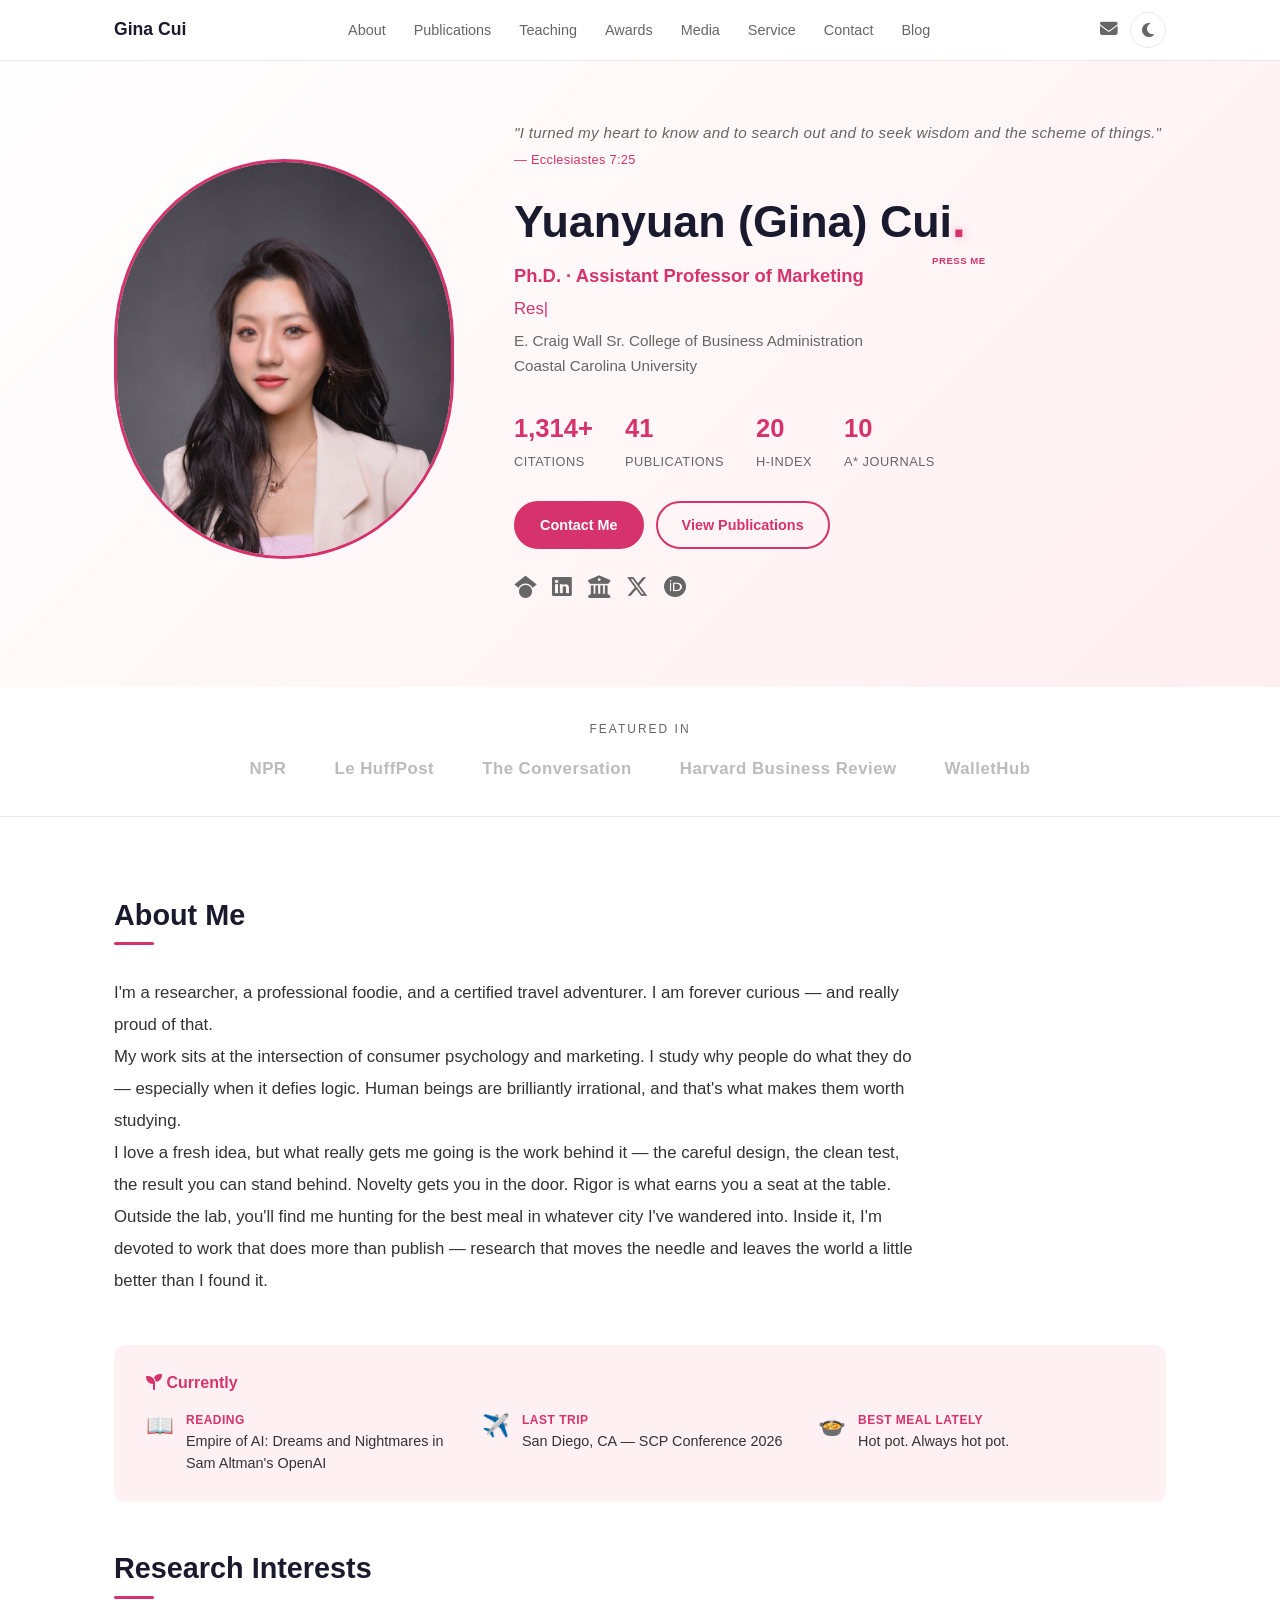
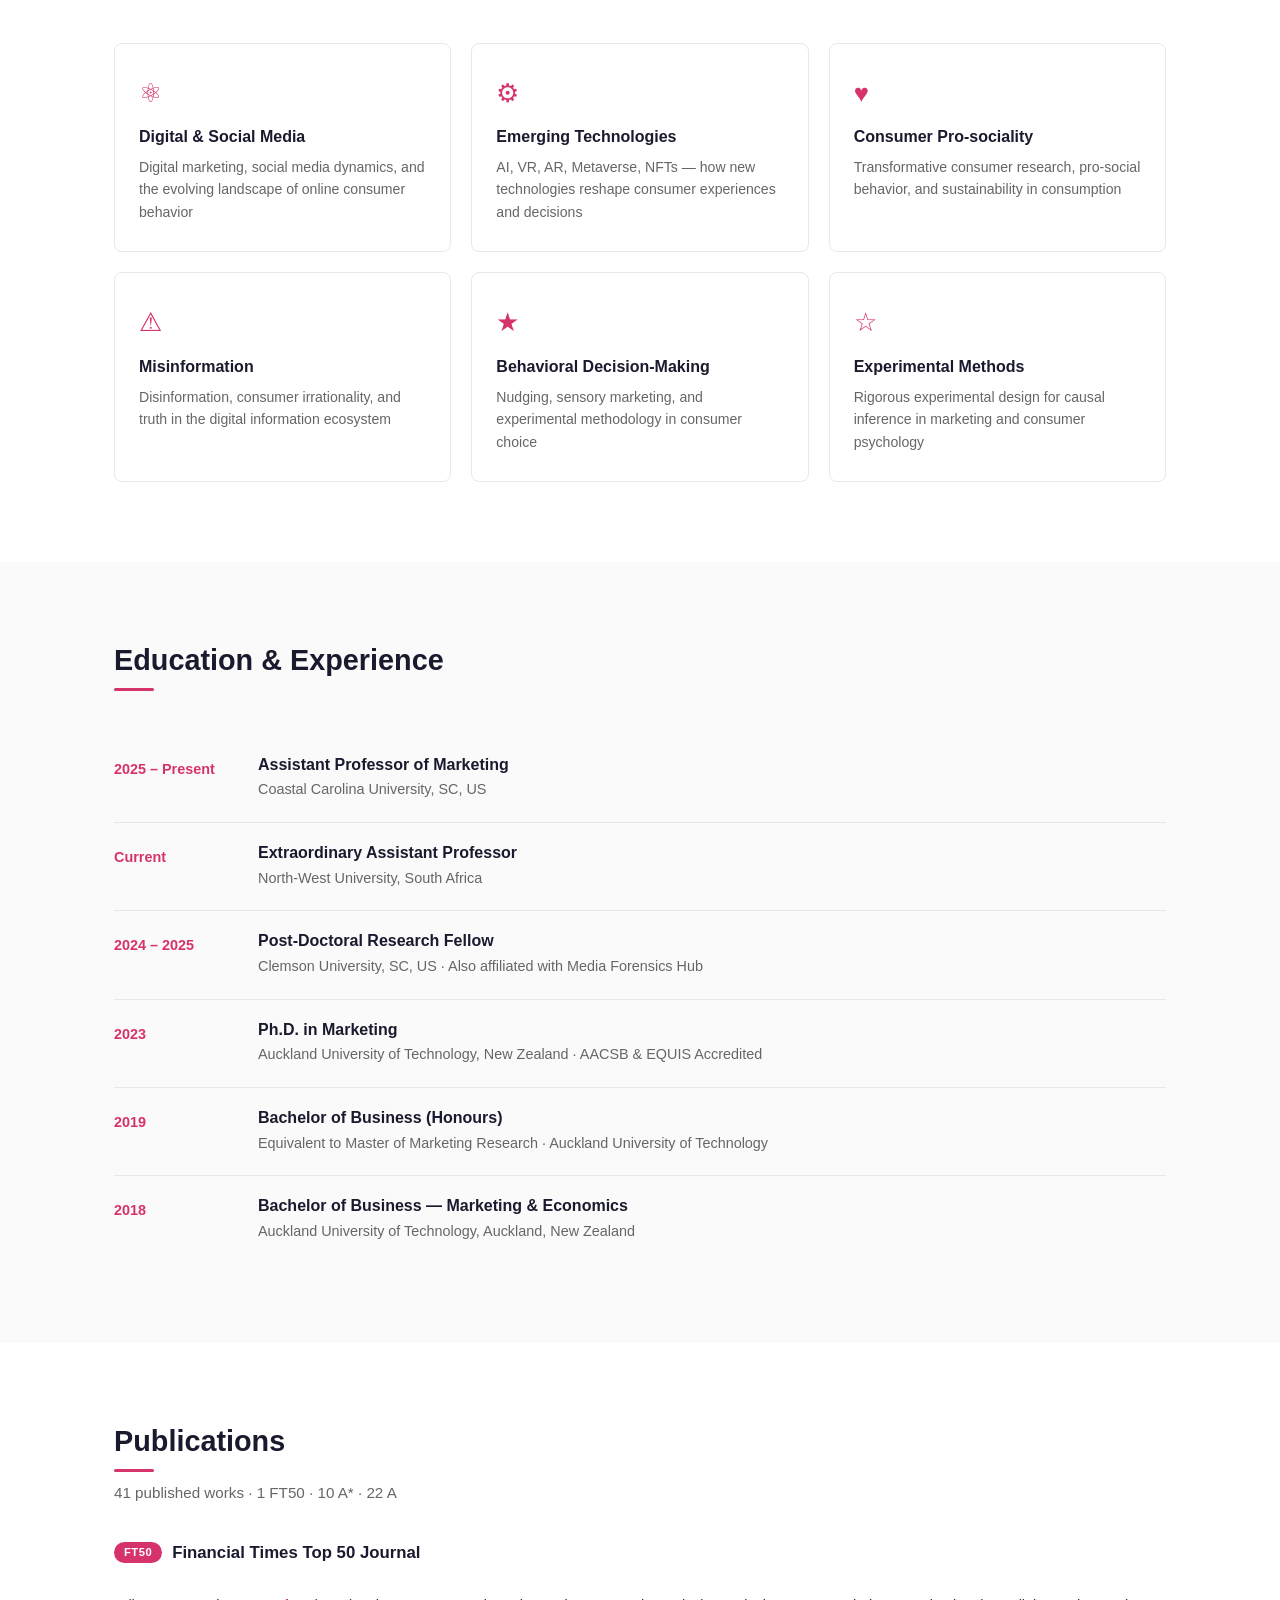
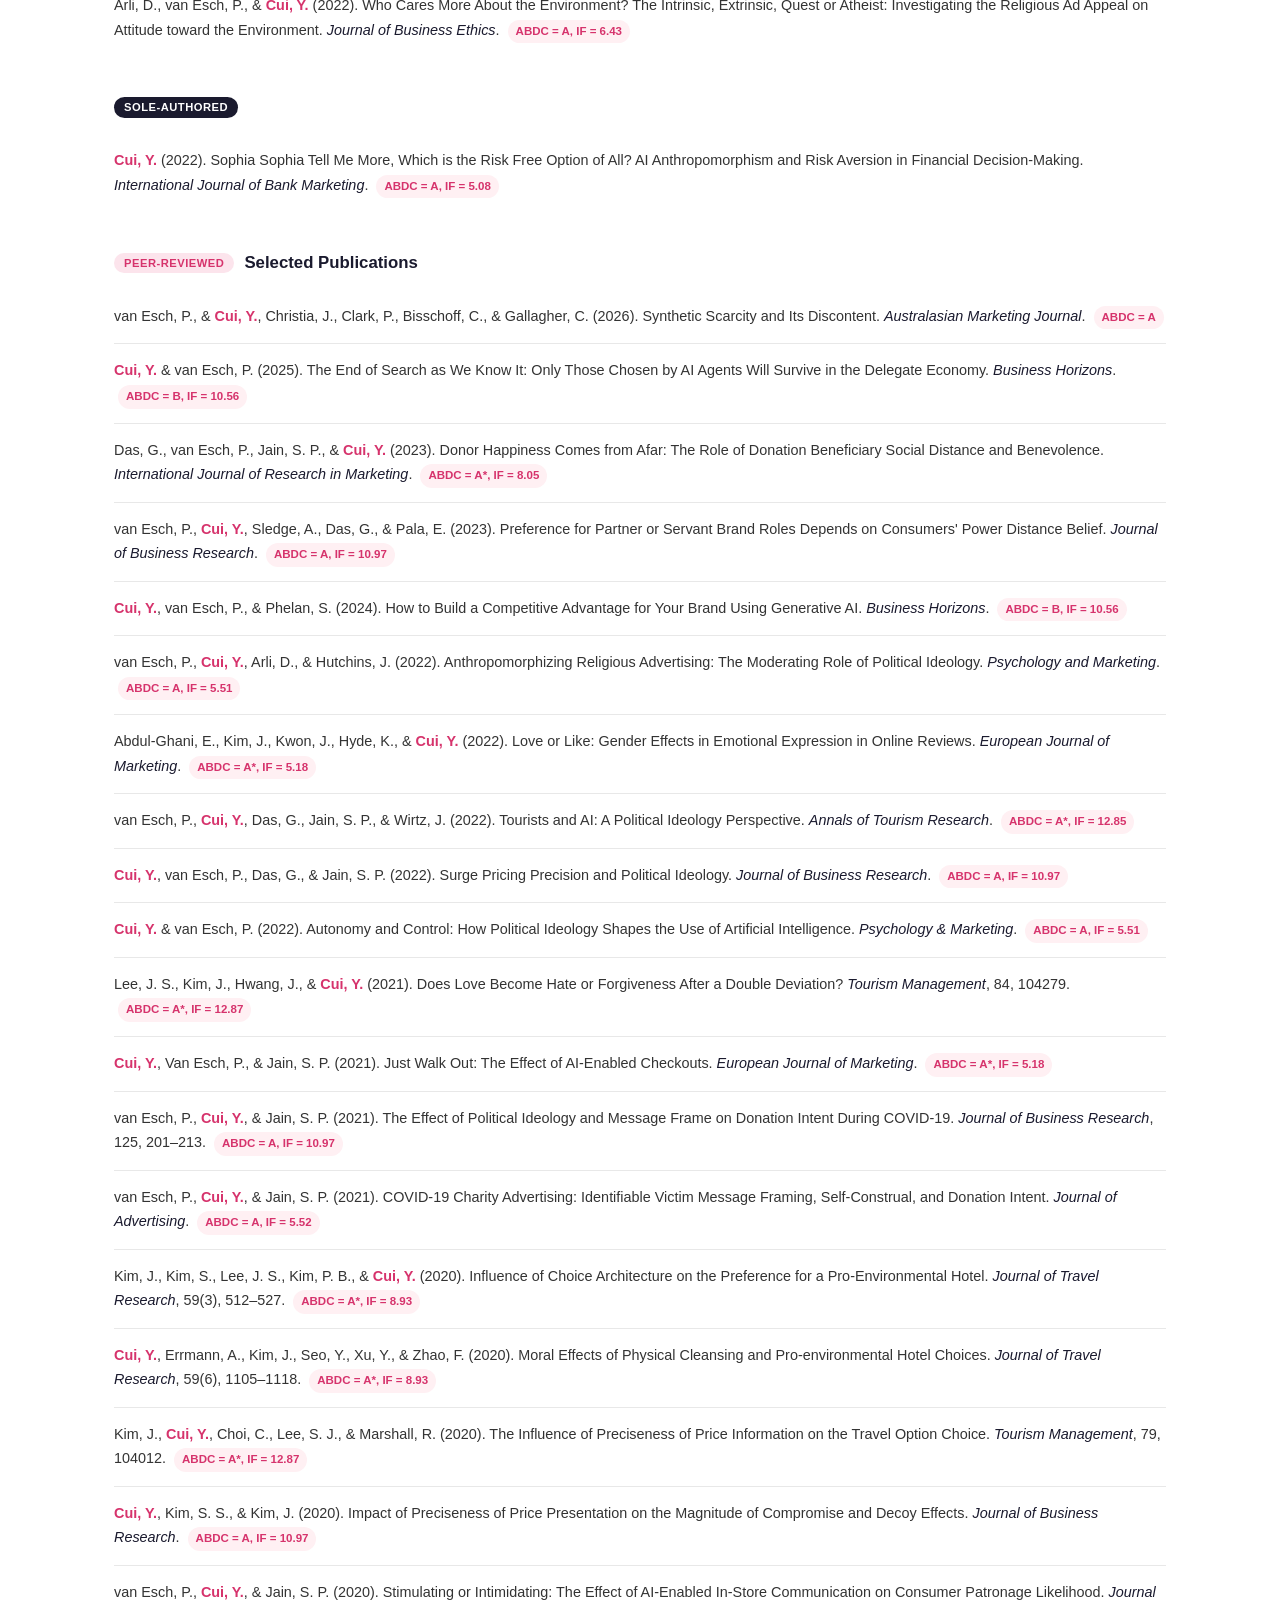
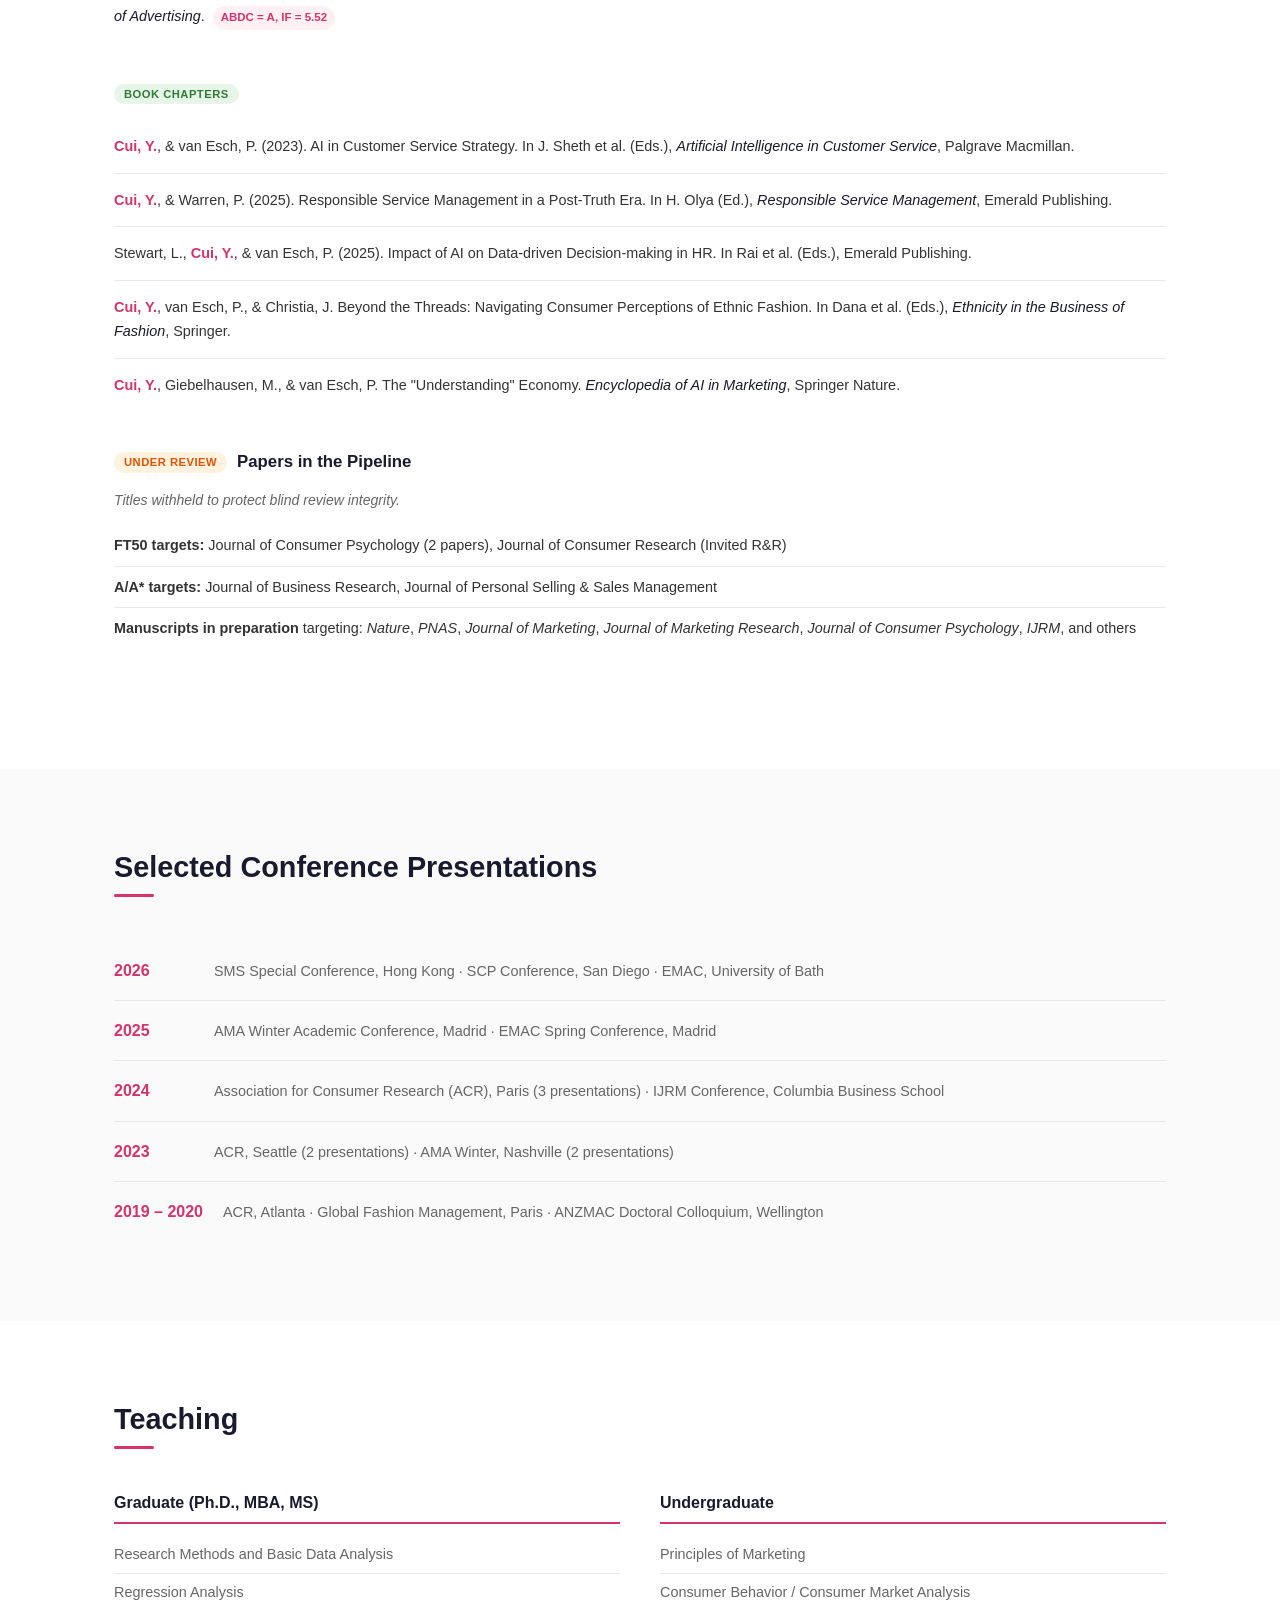
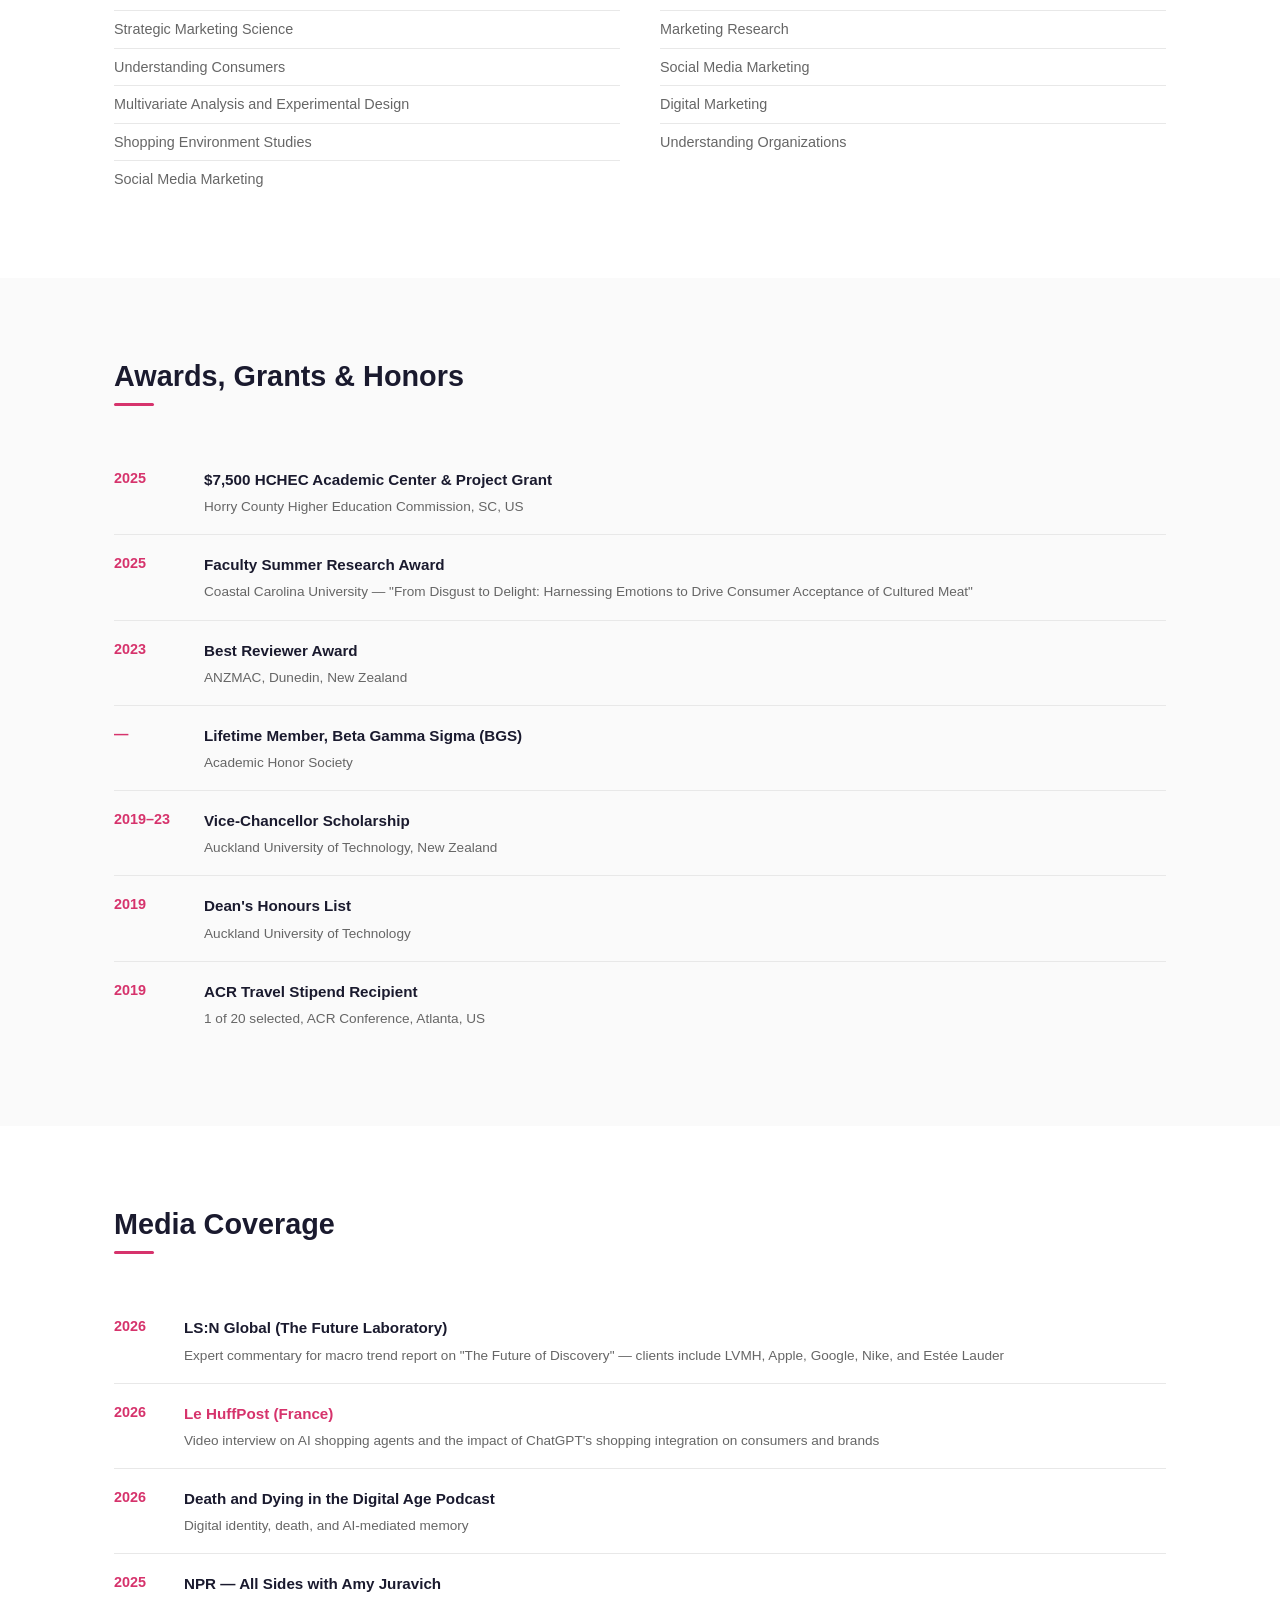
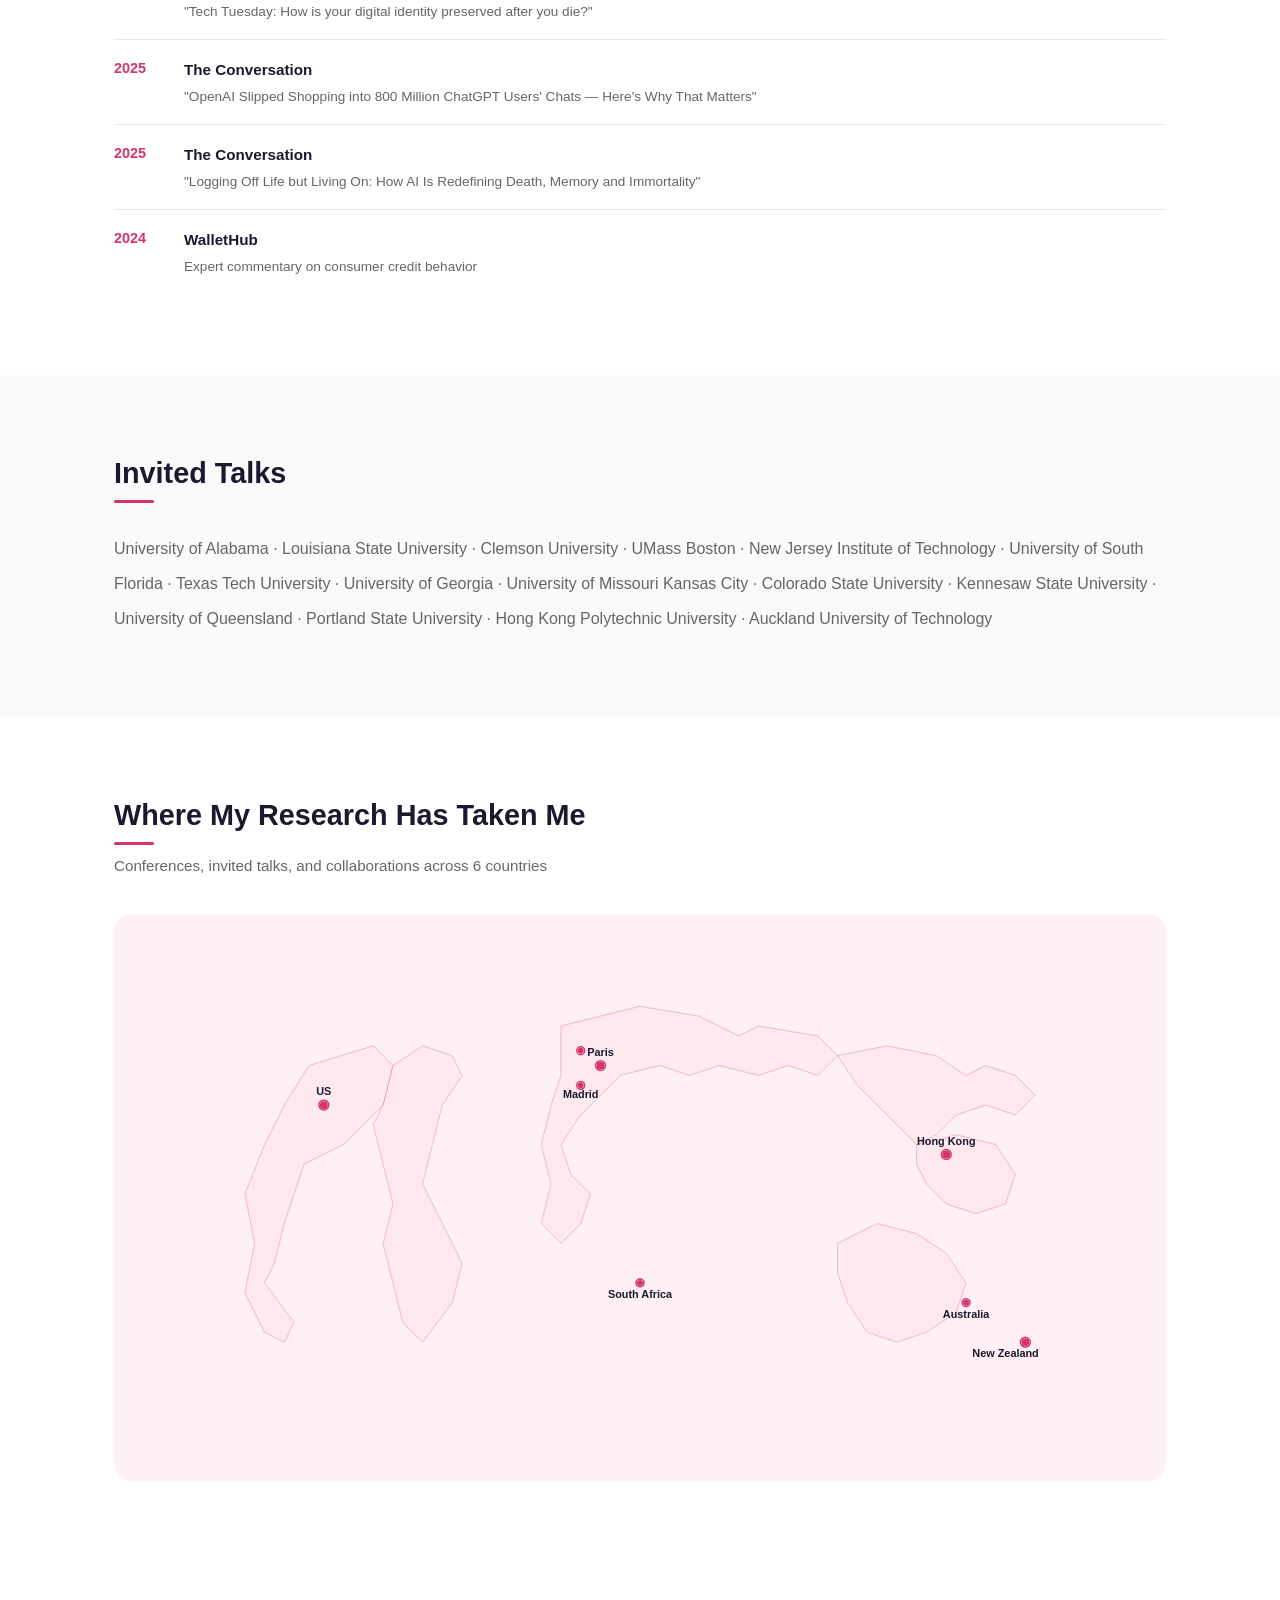
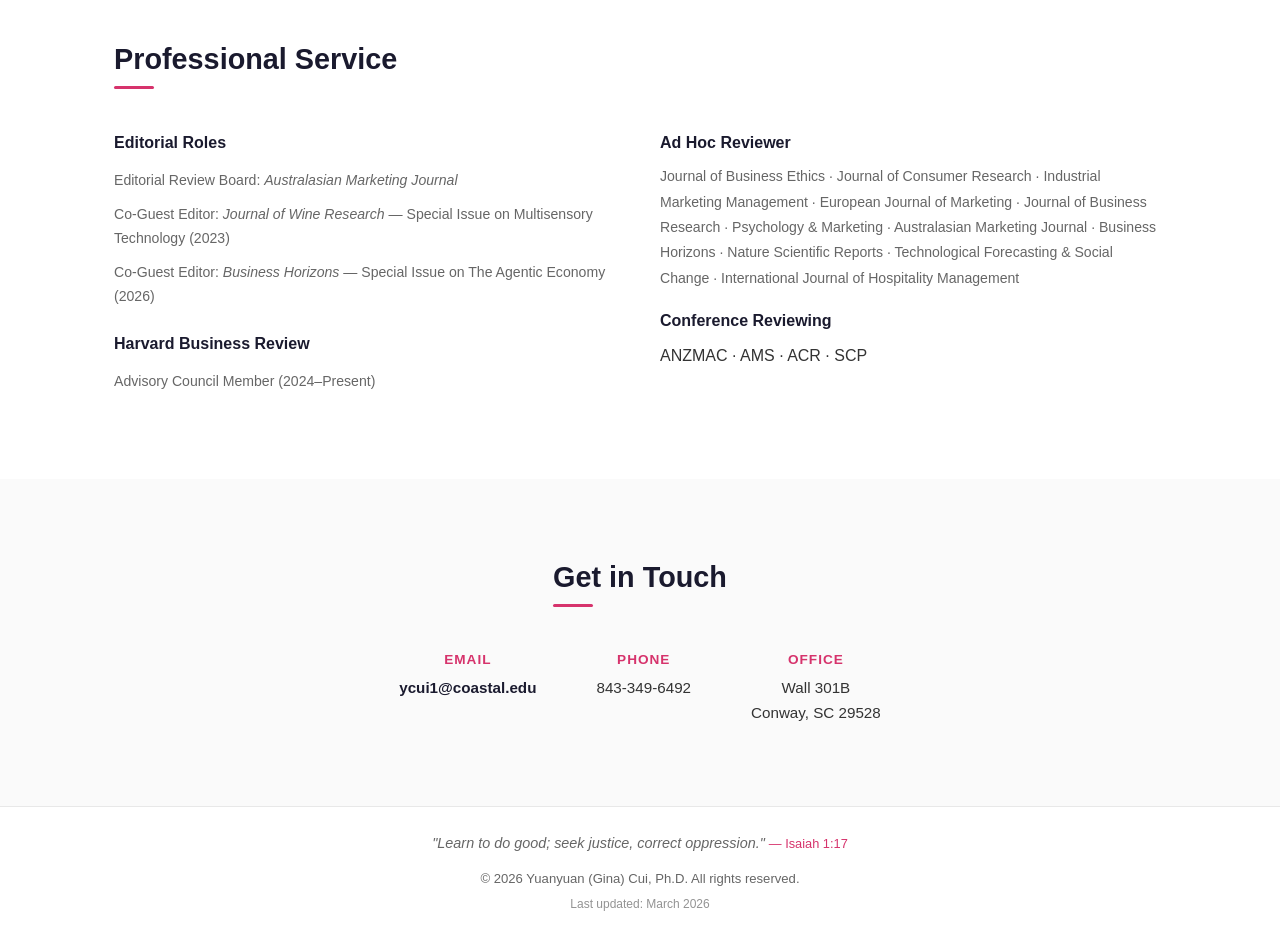
==== commit 2eb9d31c: "Add Google Search Console verification meta tag" ====
--- a/index.html
+++ b/index.html
@@ -3,6 +3,7 @@
 <head>
     <meta charset="UTF-8">
     <meta name="viewport" content="width=device-width, initial-scale=1.0">
+    <meta name="google-site-verification" content="lubkaDzmIJUnyBTECLJd-2jRVvHFaztI-FoF7LeOdX4" />
     <!-- Google Analytics -->
     <script async src="https://www.googletagmanager.com/gtag/js?id=G-0H7322LZ6Q"></script>
     <script>
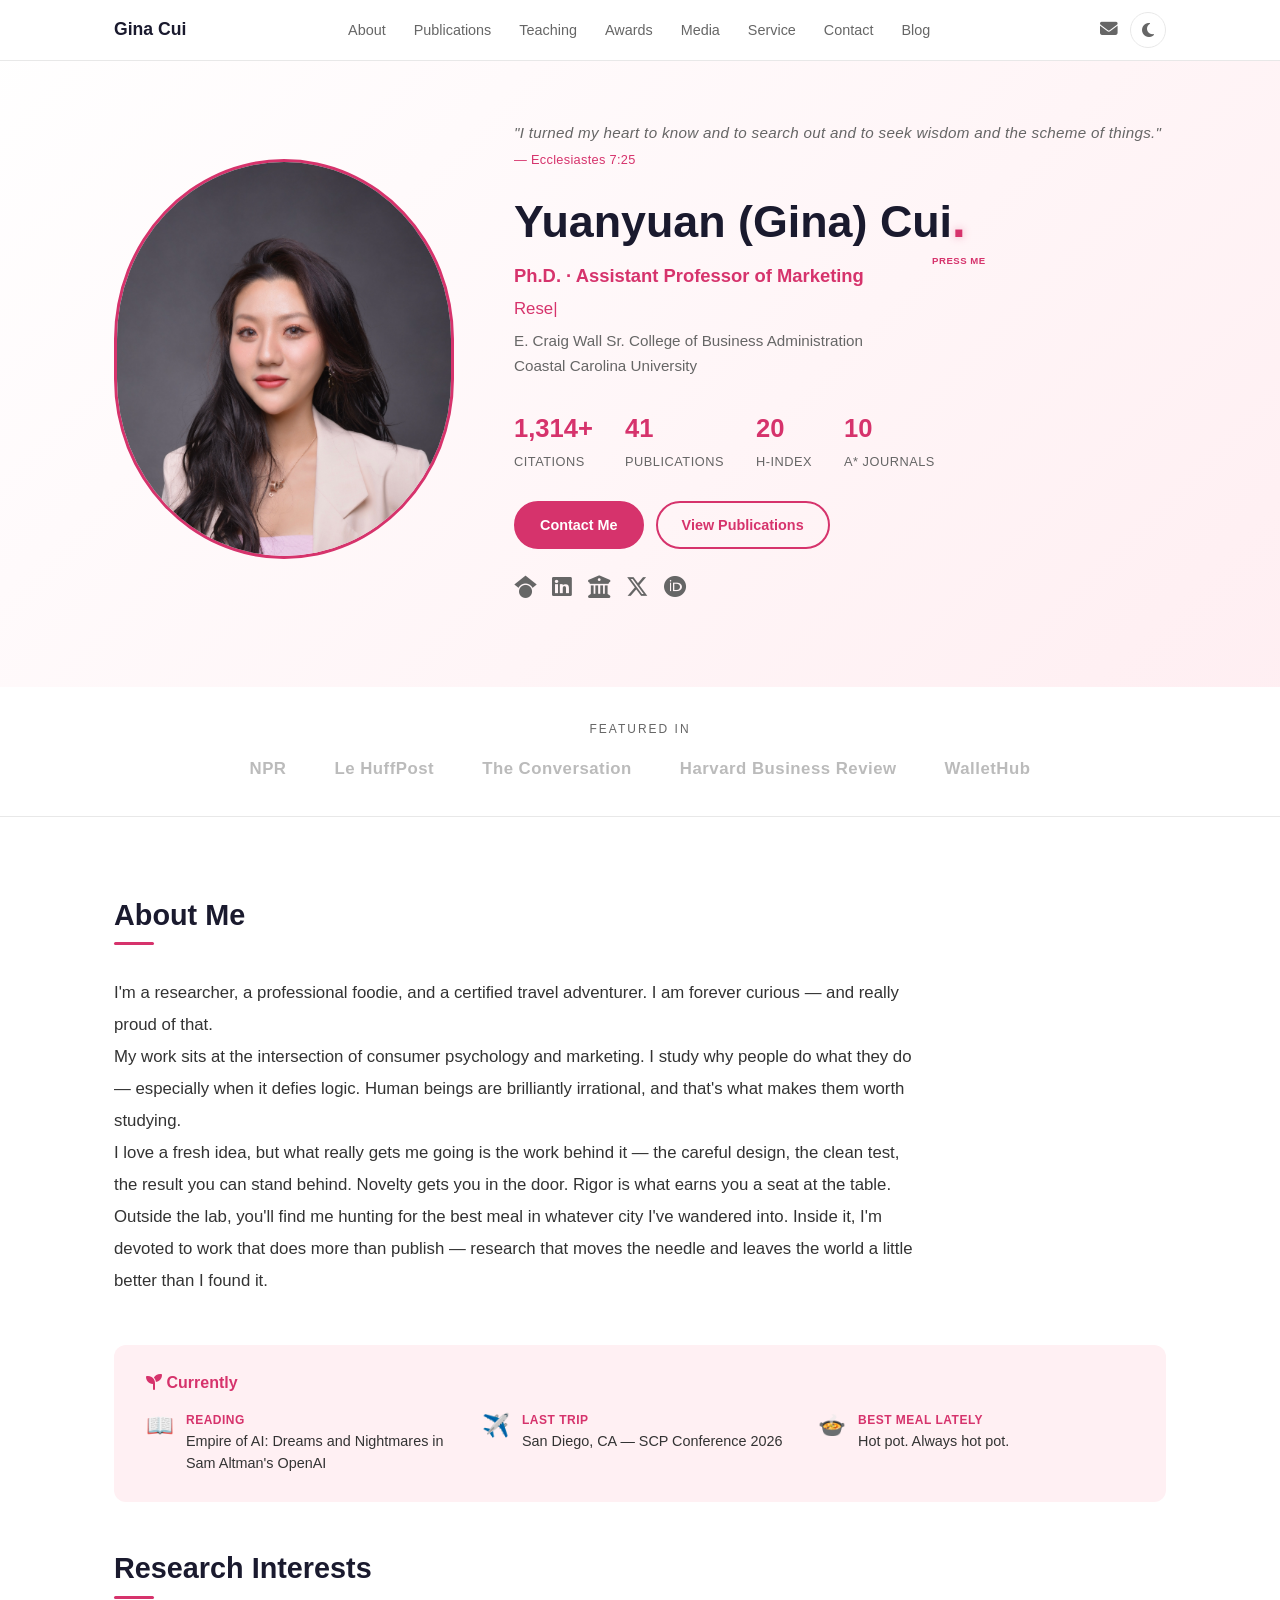
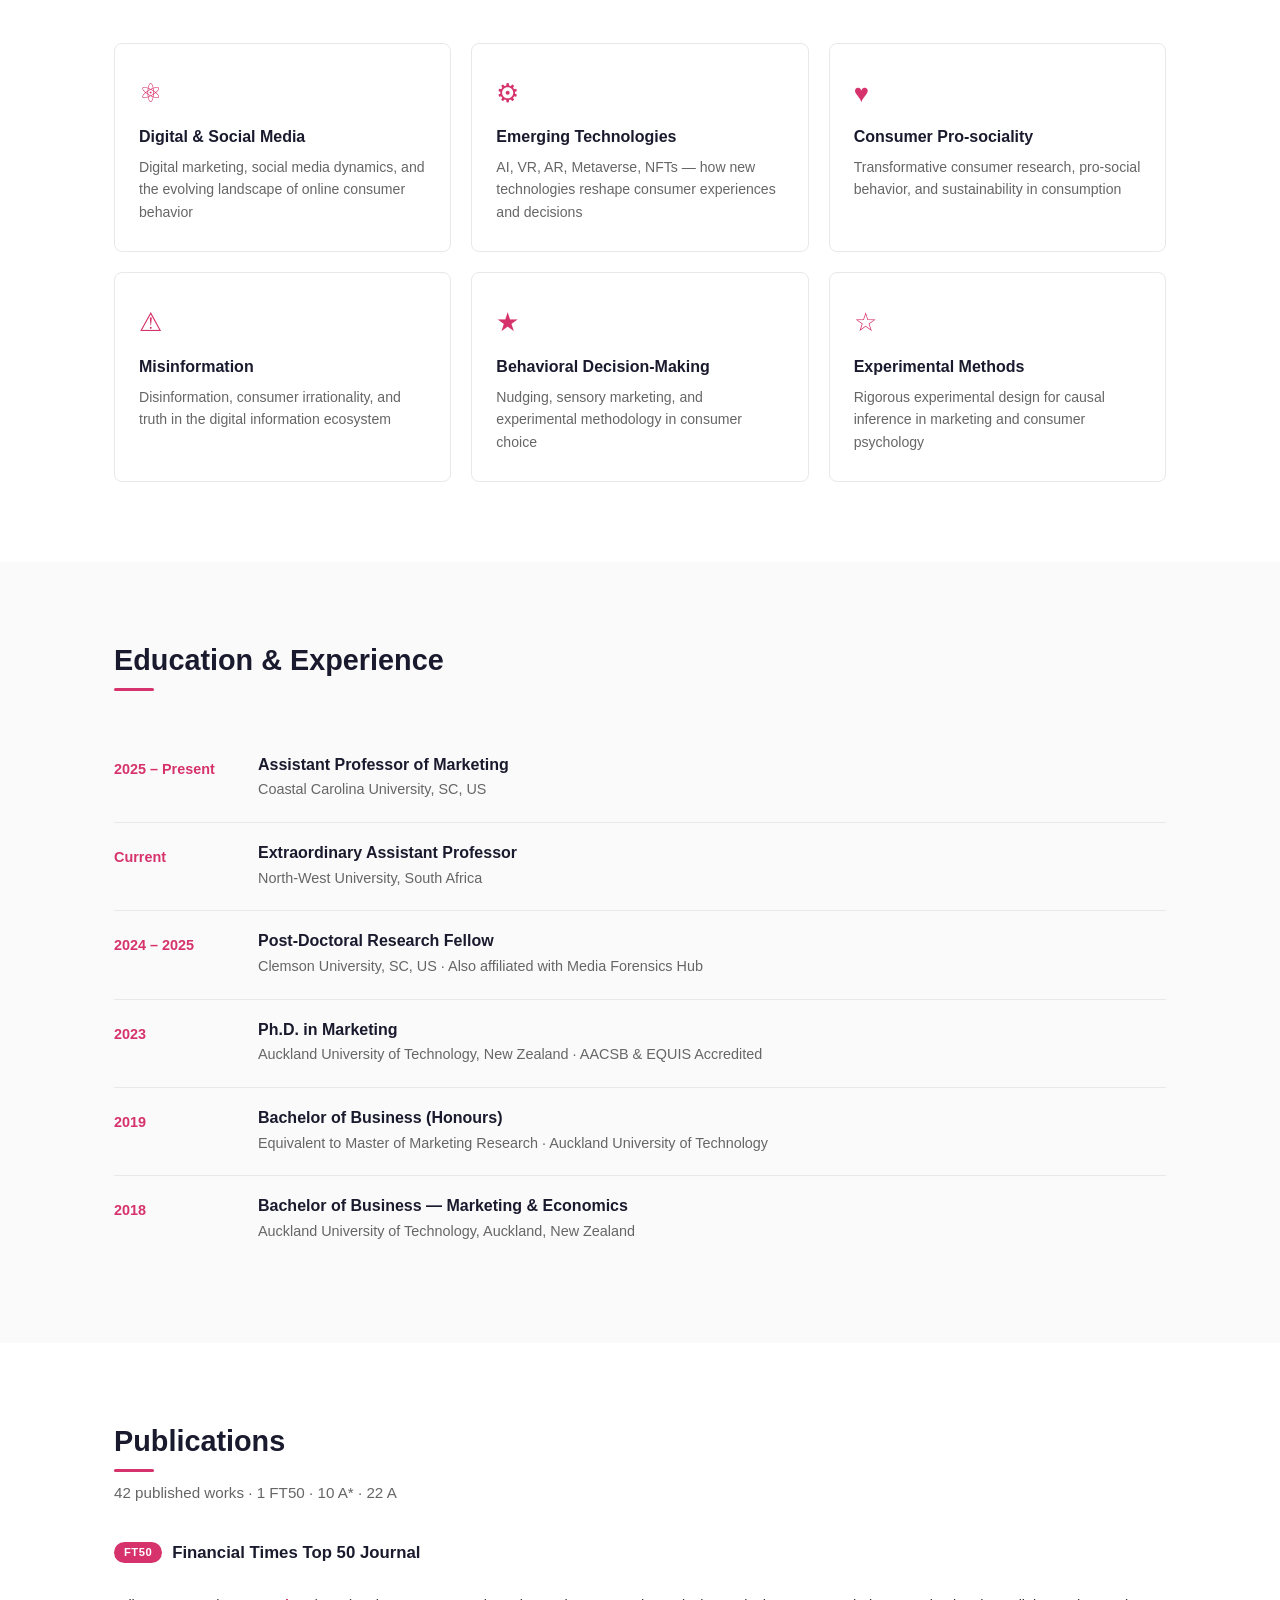
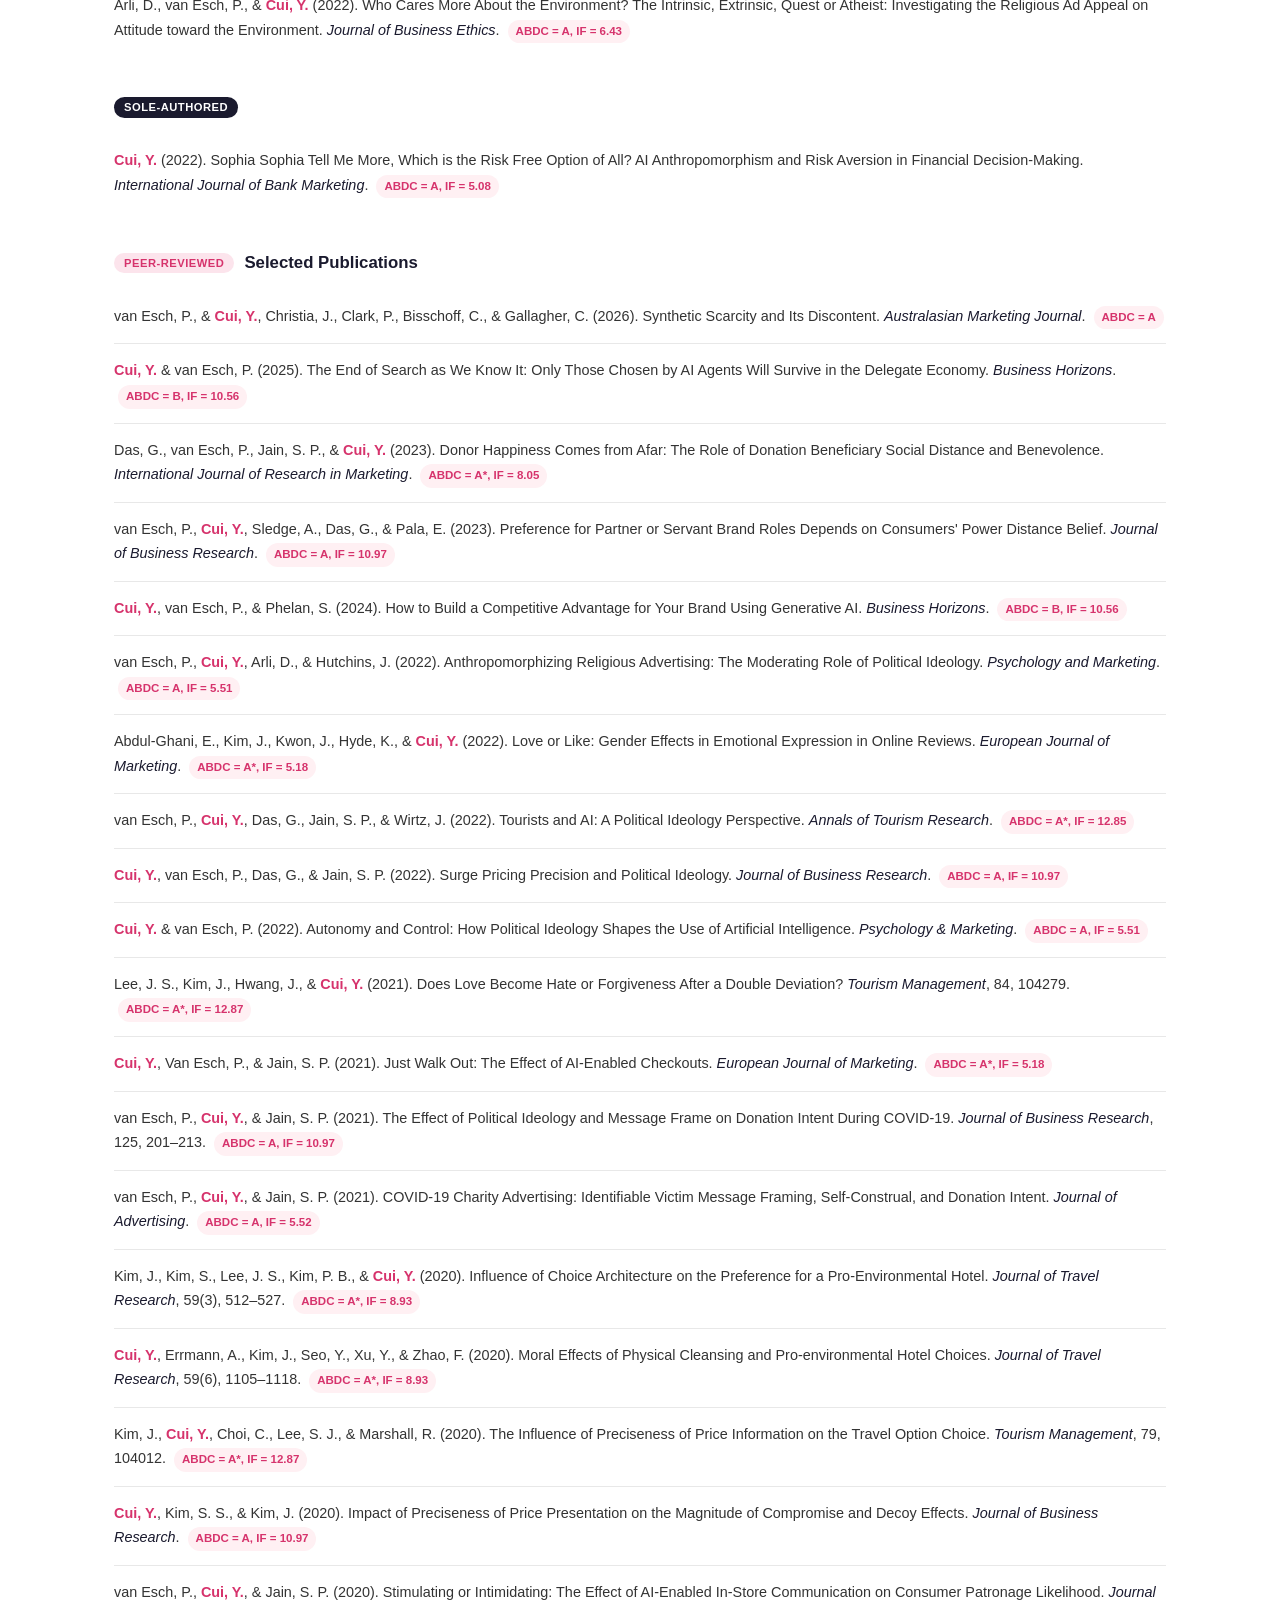
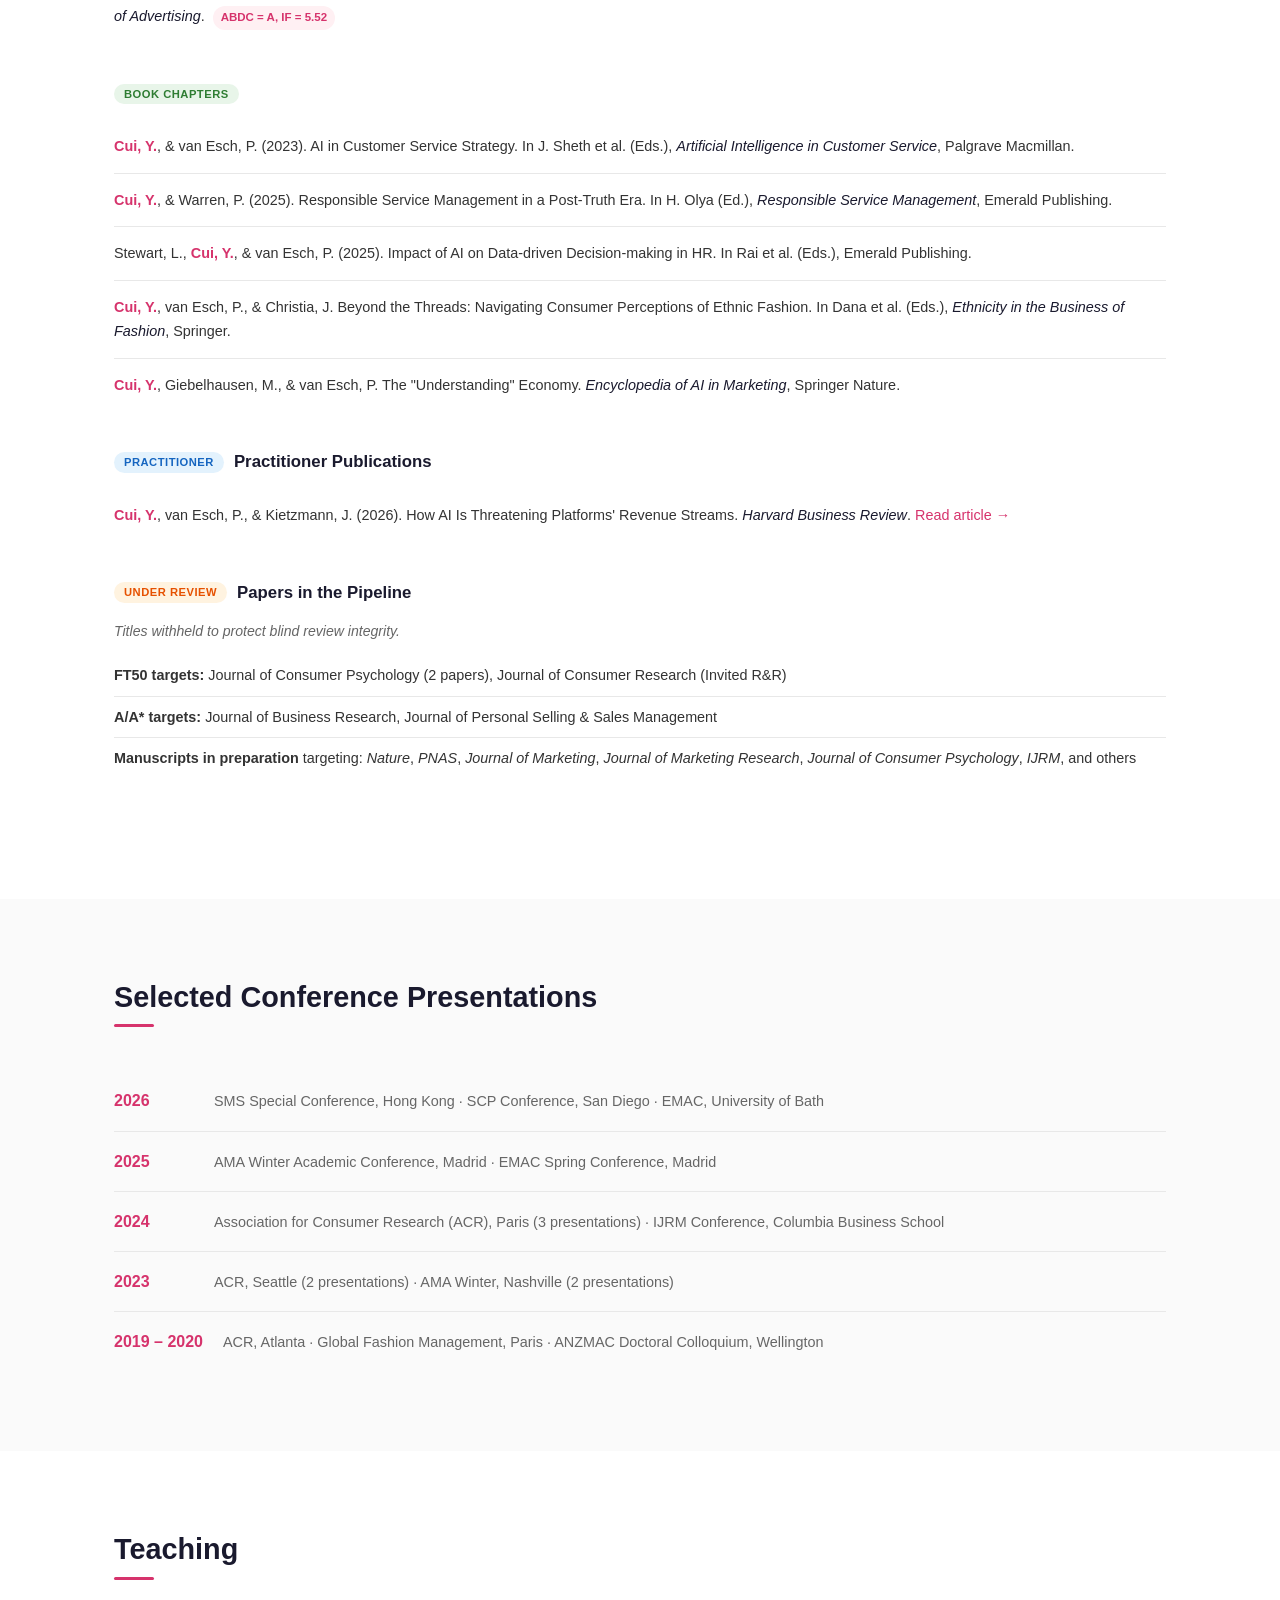
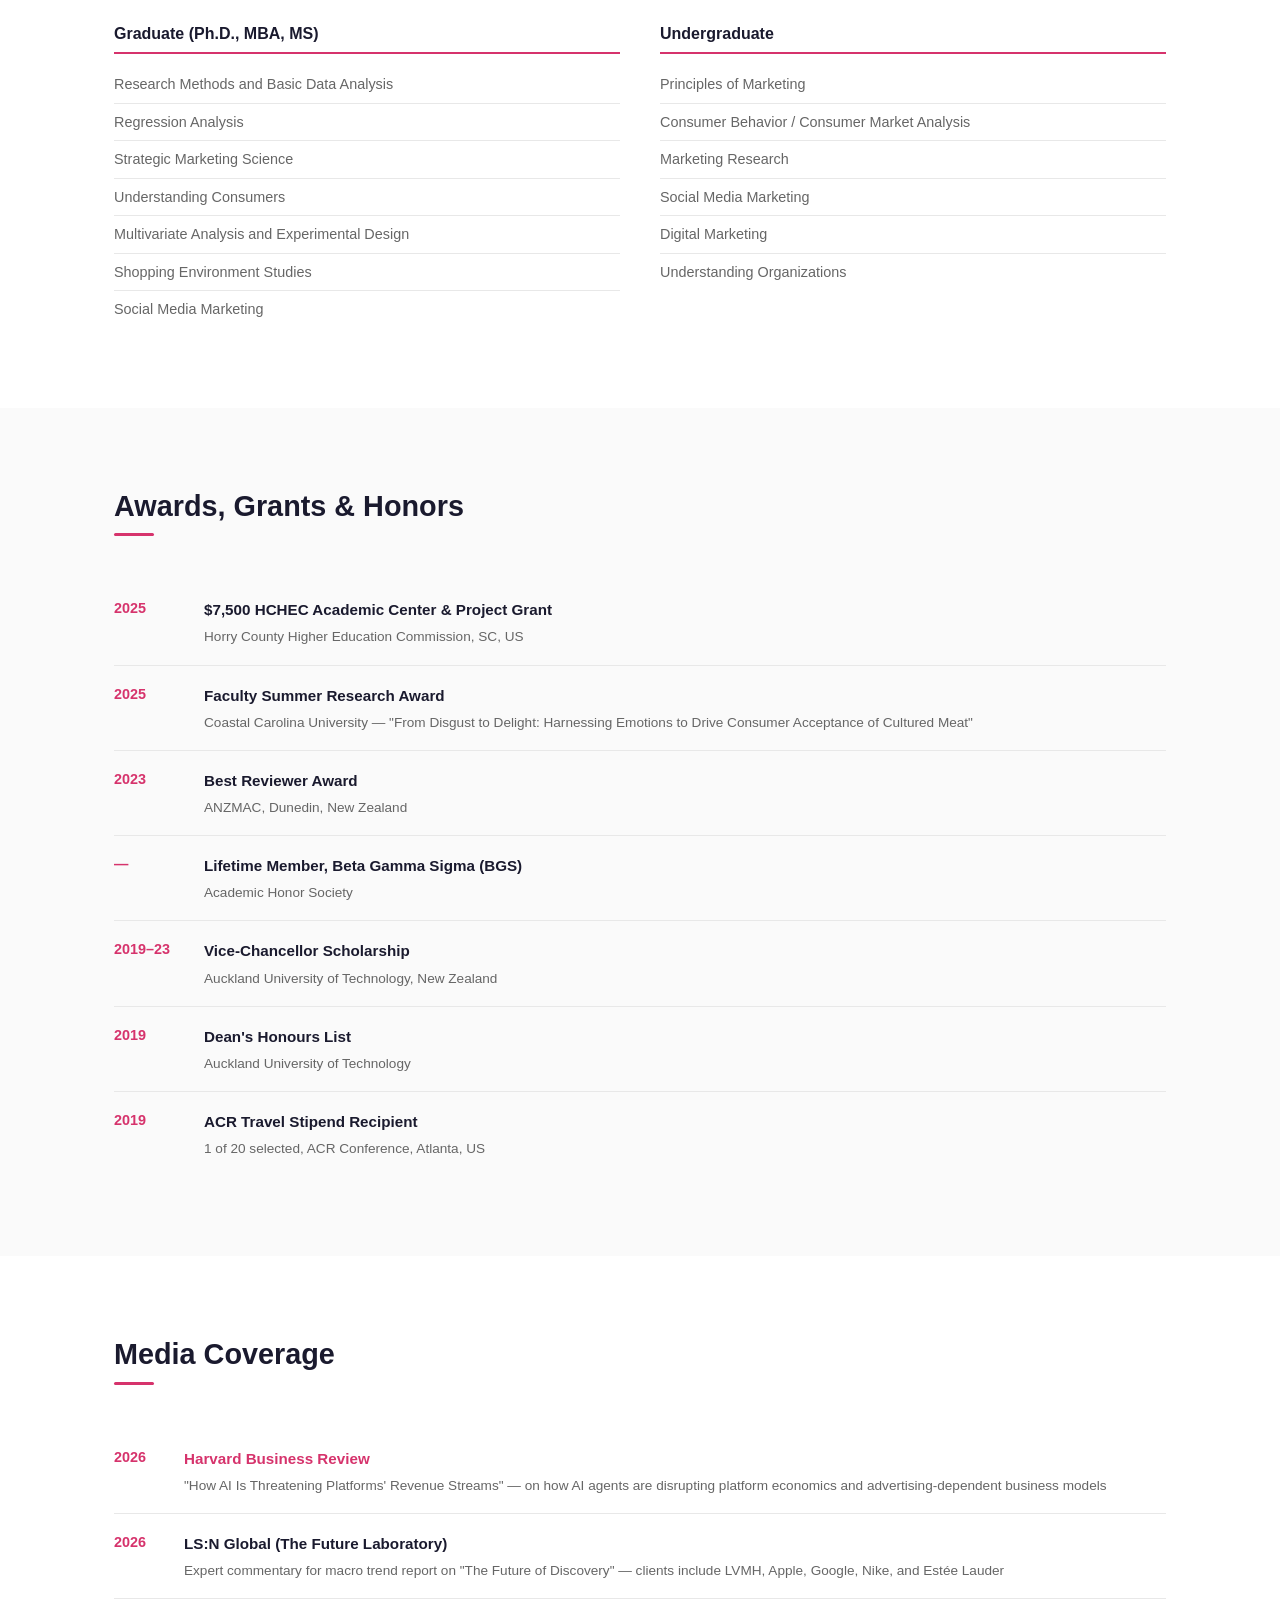
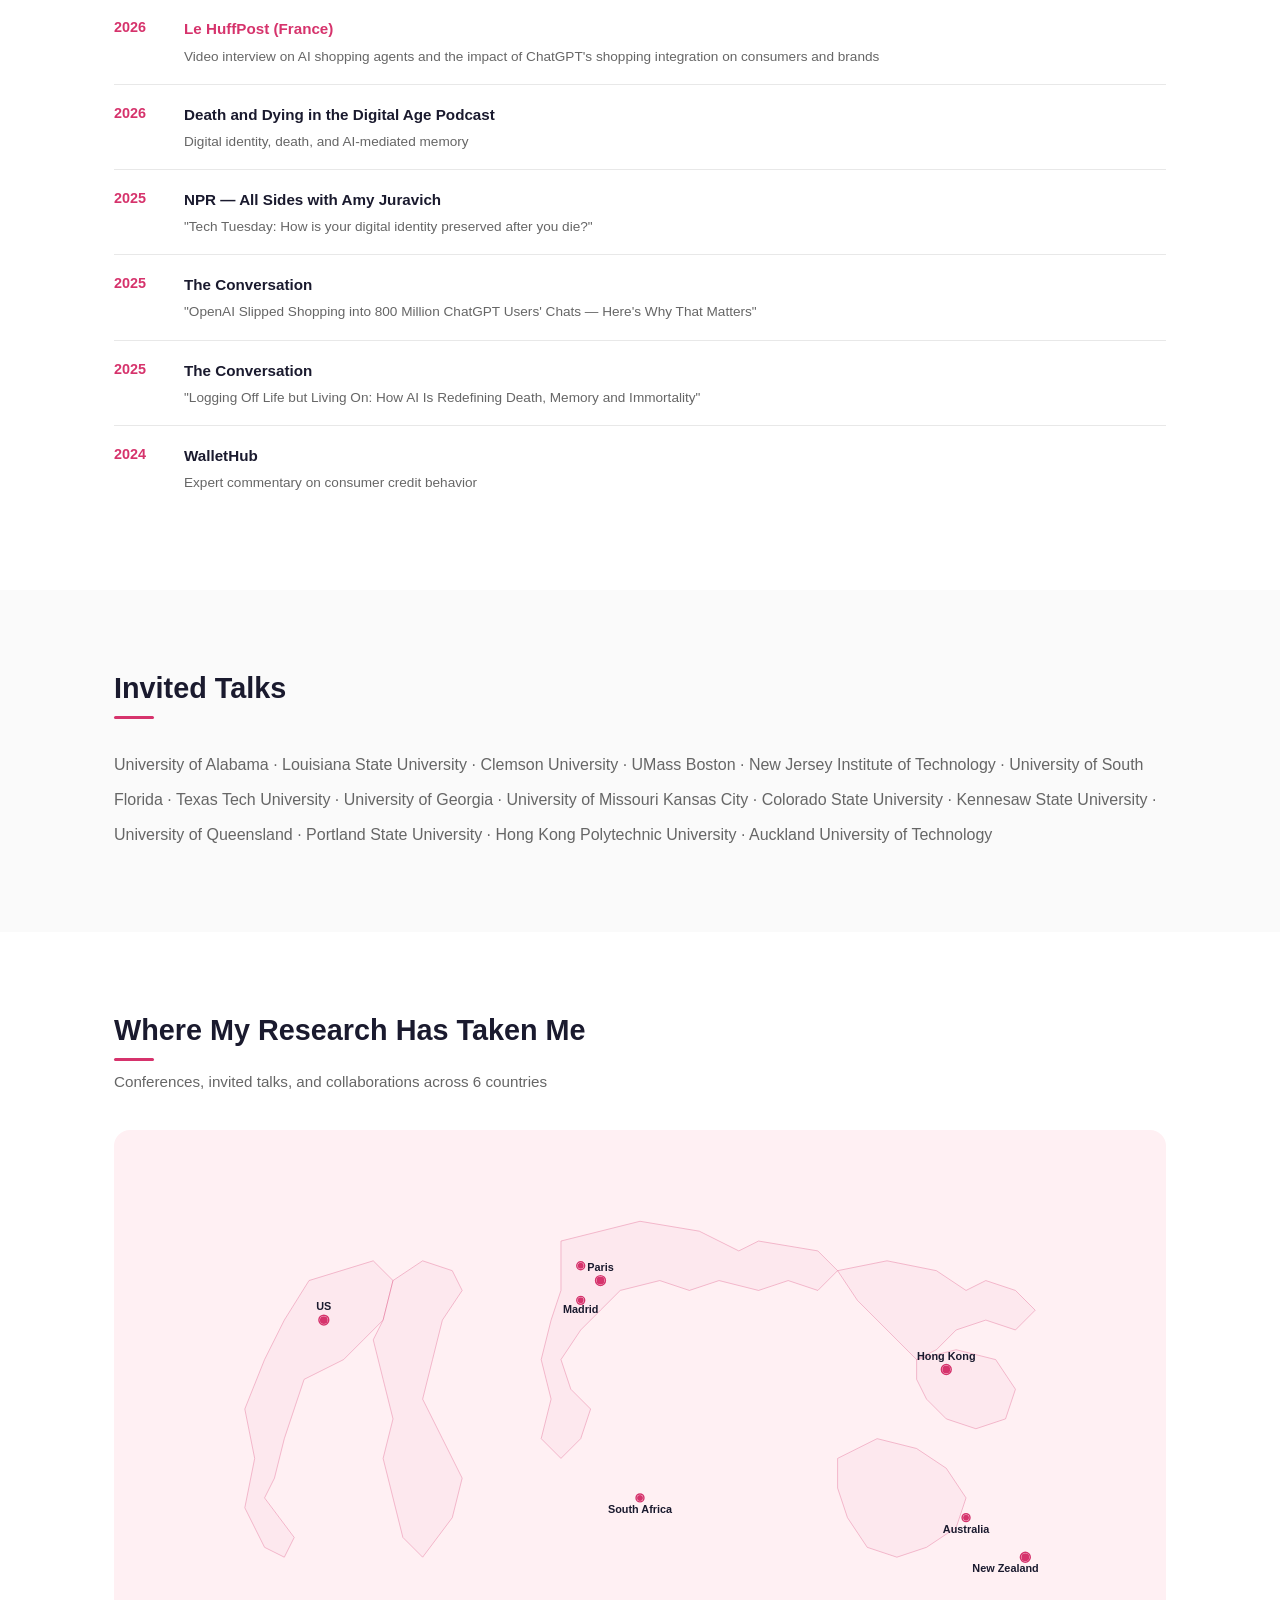
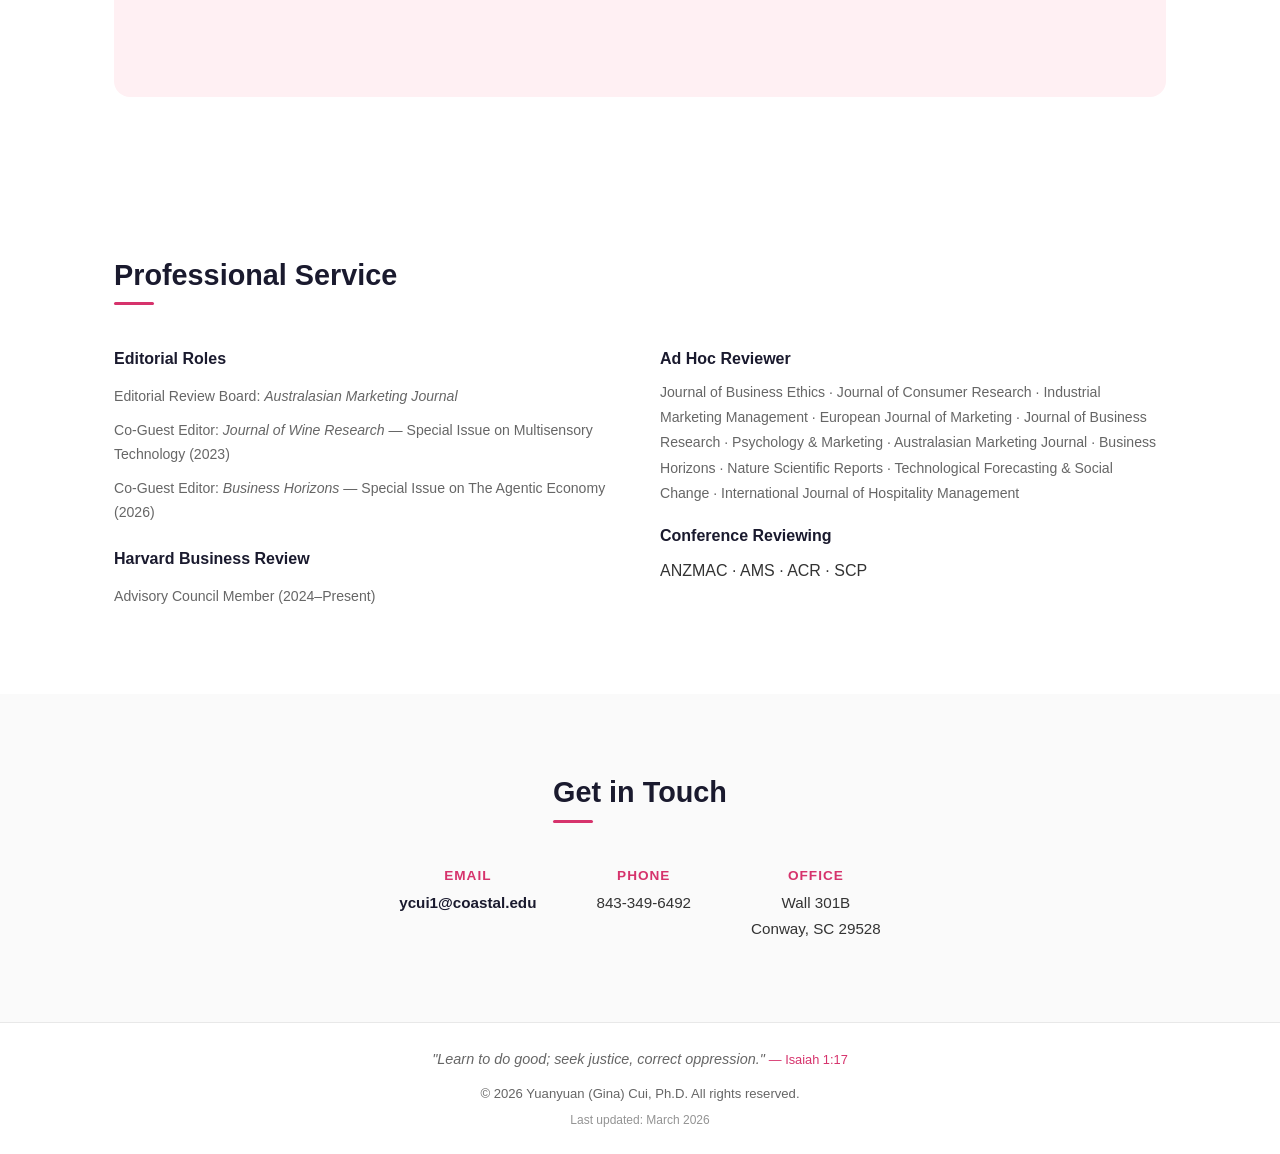
==== commit 59353422: "Add HBR article to publications, media, and blog; update sitemap - New Practitioner Publications cat" ====
--- a/index.html
+++ b/index.html
@@ -260,7 +260,7 @@
 <section id="publications">
     <div class="container">
         <h2>Publications</h2>
-        <p class="section-subtitle">41 published works &middot; 1 FT50 &middot; 10 A* &middot; 22 A</p>
+        <p class="section-subtitle">42 published works &middot; 1 FT50 &middot; 10 A* &middot; 22 A</p>
 
         <!-- FT50 -->
         <div class="pub-category">
@@ -316,6 +316,14 @@
             </ol>
         </div>
 
+        <!-- Practitioner Publications -->
+        <div class="pub-category">
+            <h3><span class="badge badge-practitioner">Practitioner</span> Practitioner Publications</h3>
+            <ol class="pub-list">
+                <li><strong>Cui, Y.</strong>, van Esch, P., &amp; Kietzmann, J. (2026). How AI Is Threatening Platforms' Revenue Streams. <em>Harvard Business Review</em>. <a href="https://hbr.org/2026/04/how-ai-is-threatening-platforms-revenue-streams" target="_blank" rel="noopener">Read article &rarr;</a></li>
+            </ol>
+        </div>
+
         <!-- Under Review -->
         <div class="pub-category">
             <h3><span class="badge badge-review">Under Review</span> Papers in the Pipeline</h3>
@@ -453,6 +461,13 @@
     <div class="container">
         <h2>Media Coverage</h2>
         <div class="media-grid">
+            <div class="media-item">
+                <span class="media-year">2026</span>
+                <div>
+                    <strong><a href="https://hbr.org/2026/04/how-ai-is-threatening-platforms-revenue-streams" target="_blank">Harvard Business Review</a></strong>
+                    <p>"How AI Is Threatening Platforms' Revenue Streams" &mdash; on how AI agents are disrupting platform economics and advertising-dependent business models</p>
+                </div>
+            </div>
             <div class="media-item">
                 <span class="media-year">2026</span>
                 <div>
--- a/style.css
+++ b/style.css
@@ -447,6 +447,11 @@
 .badge-book {
     background: #e8f5e9;
     color: #2e7d32;
+}
+
+.badge-practitioner {
+    background: #e3f2fd;
+    color: #1565c0;
 }
 
 .badge-review {
@@ -1203,6 +1208,11 @@
     color: #4caf50;
 }
 
+html.dark-mode .badge-practitioner {
+    background: #1a2a3e;
+    color: #64b5f6;
+}
+
 html.dark-mode .badge-review {
     background: #2e2a1a;
     color: #ff9800;
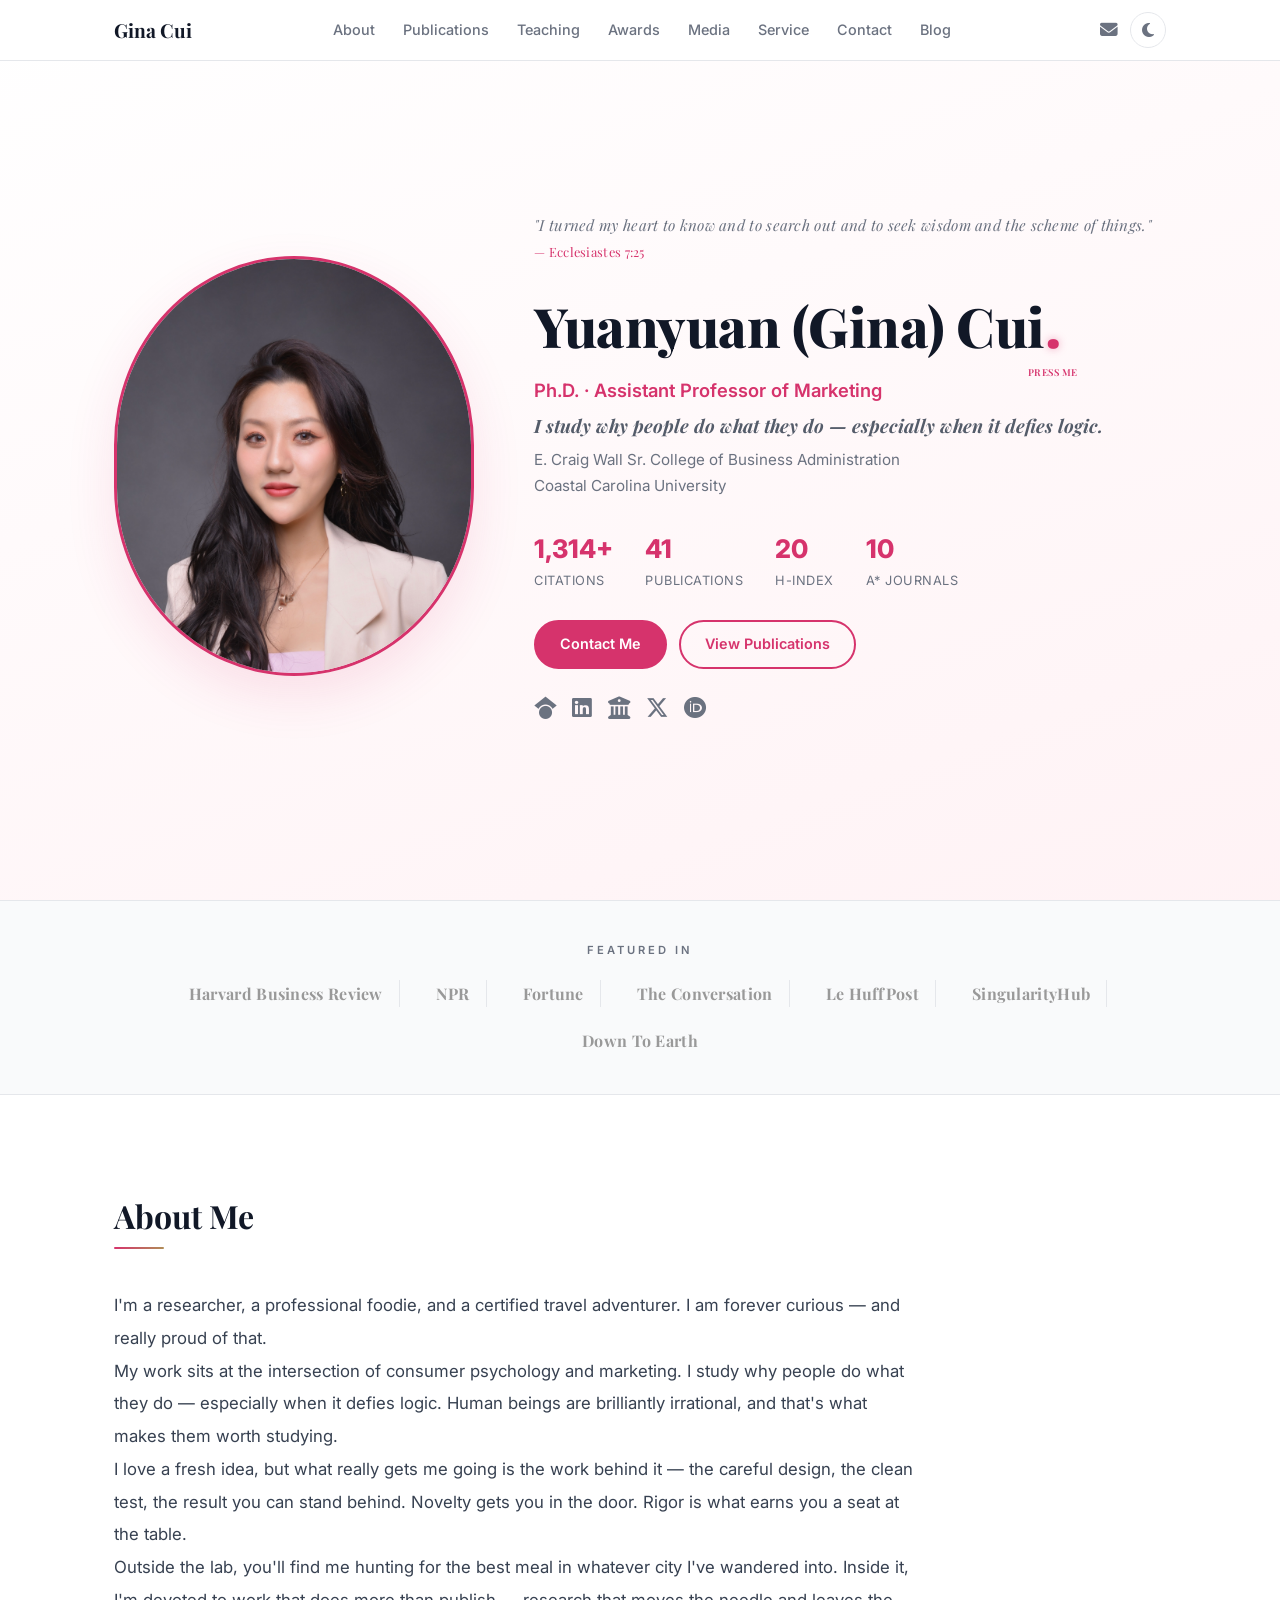
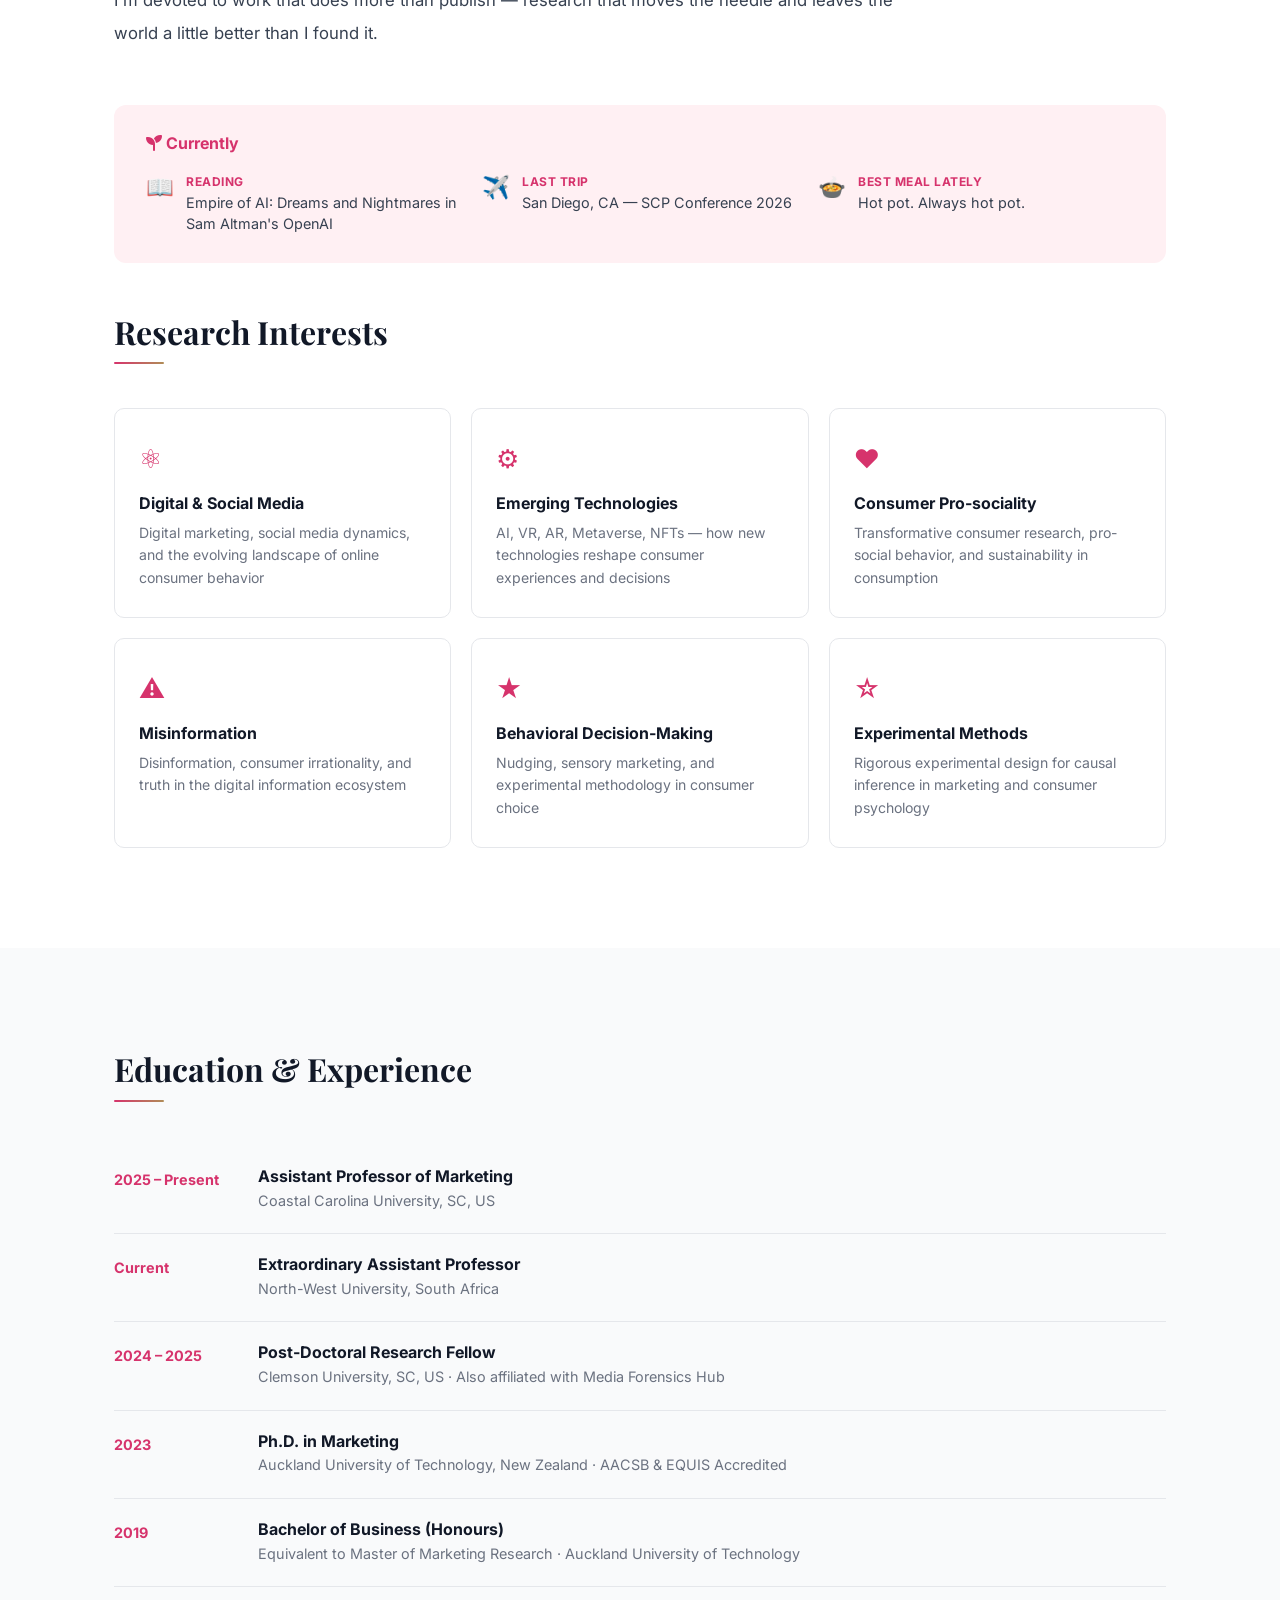
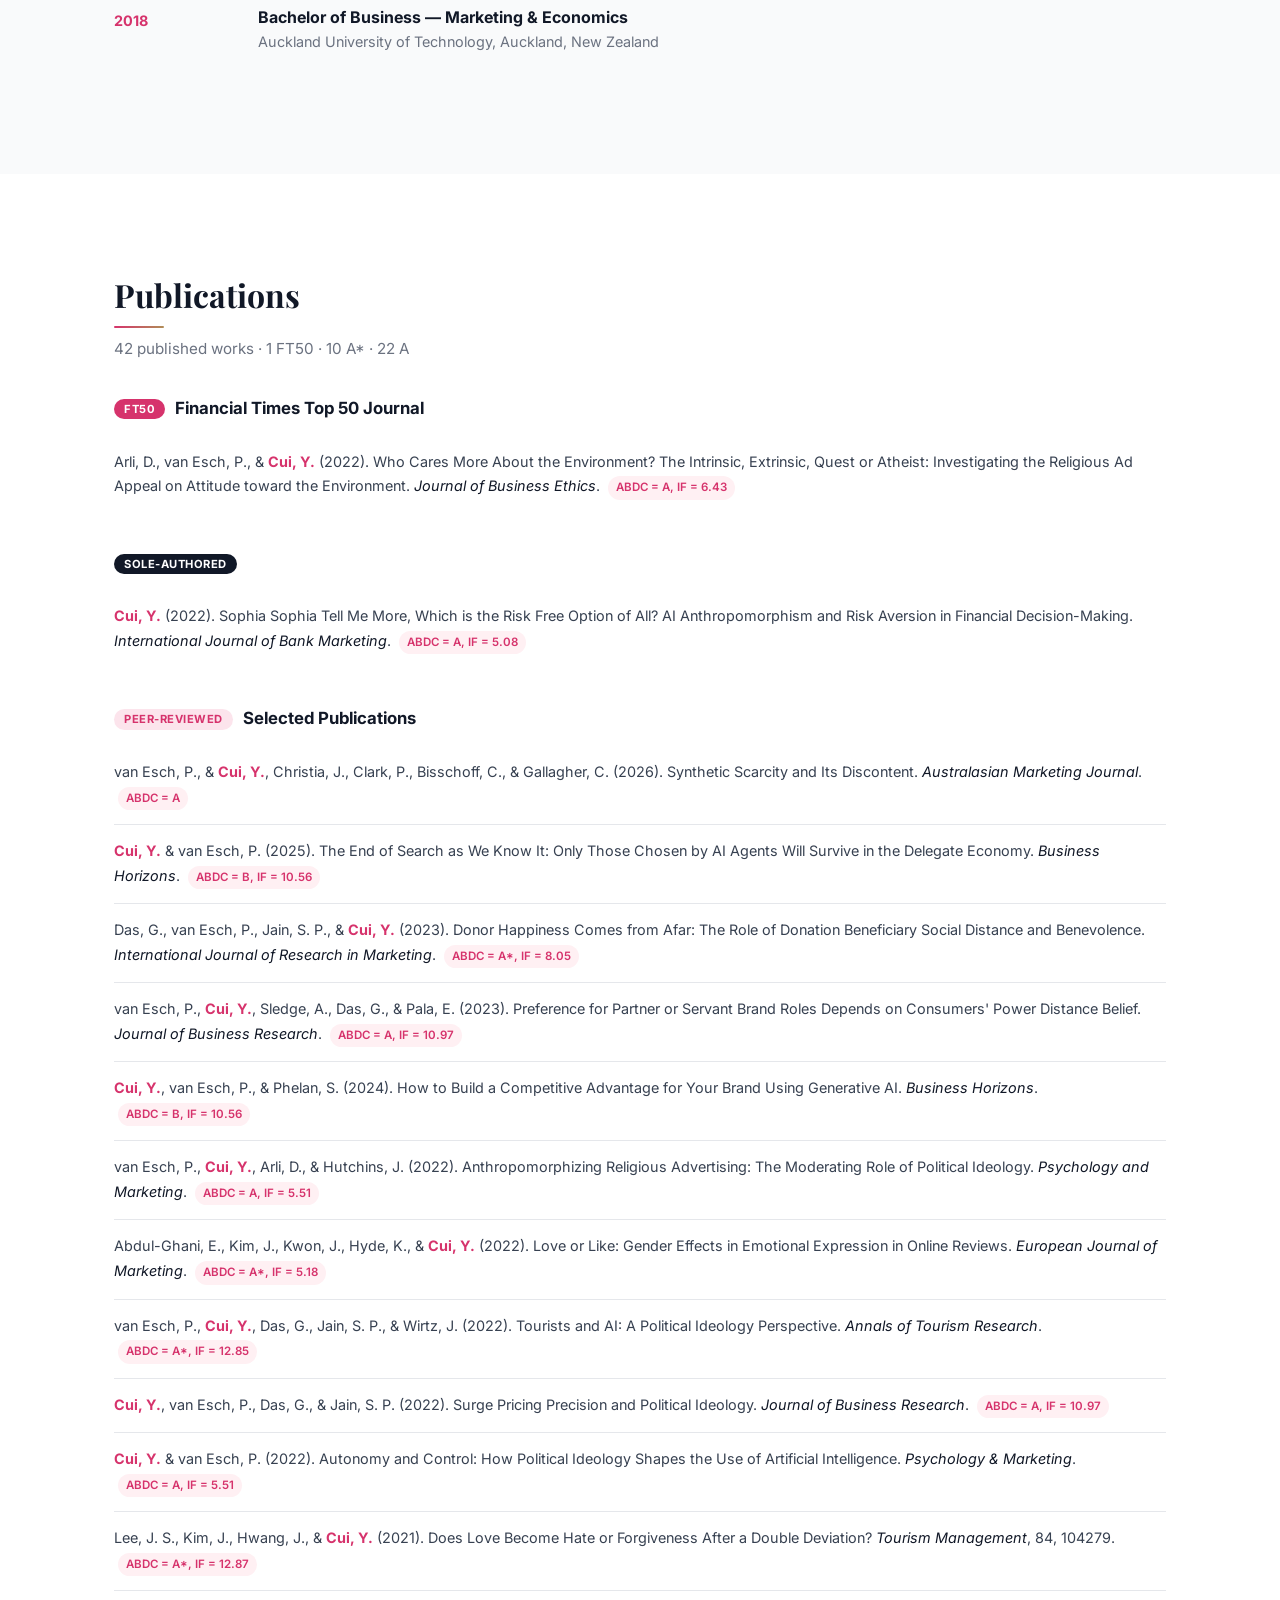
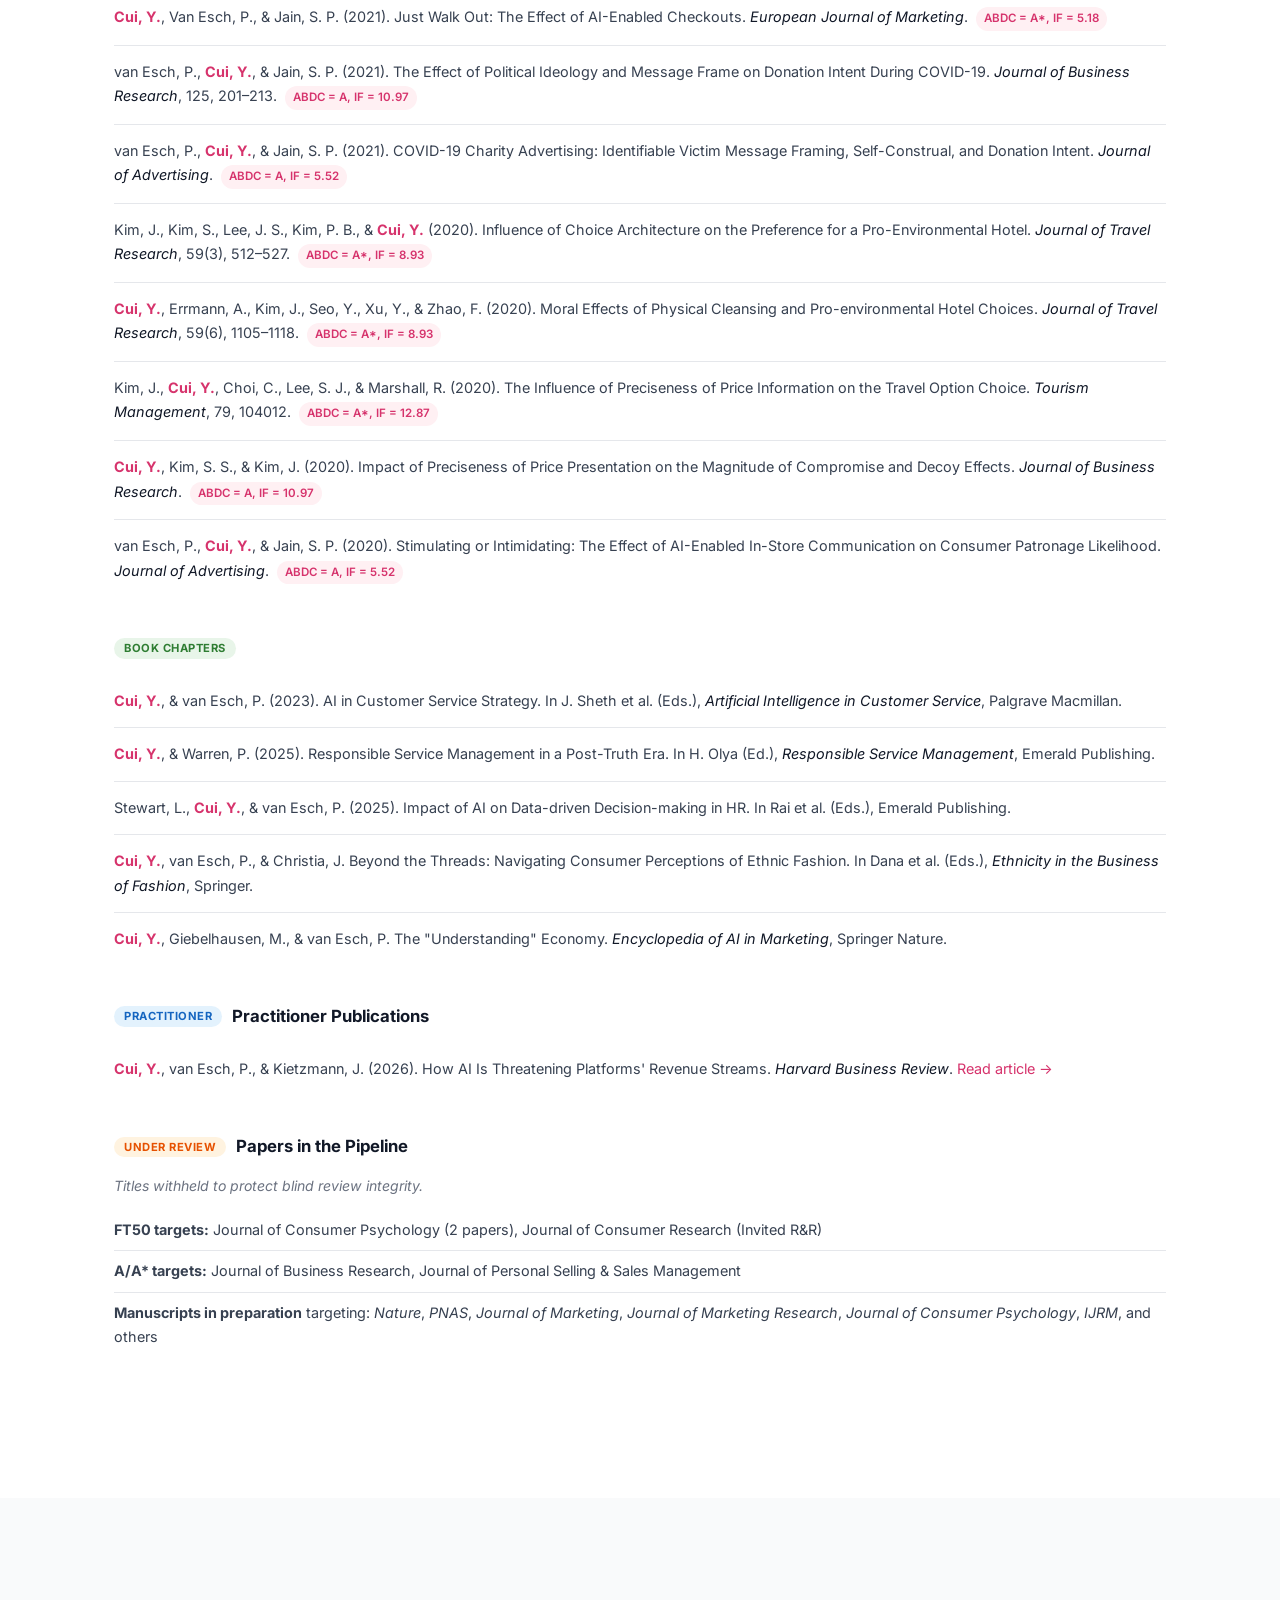
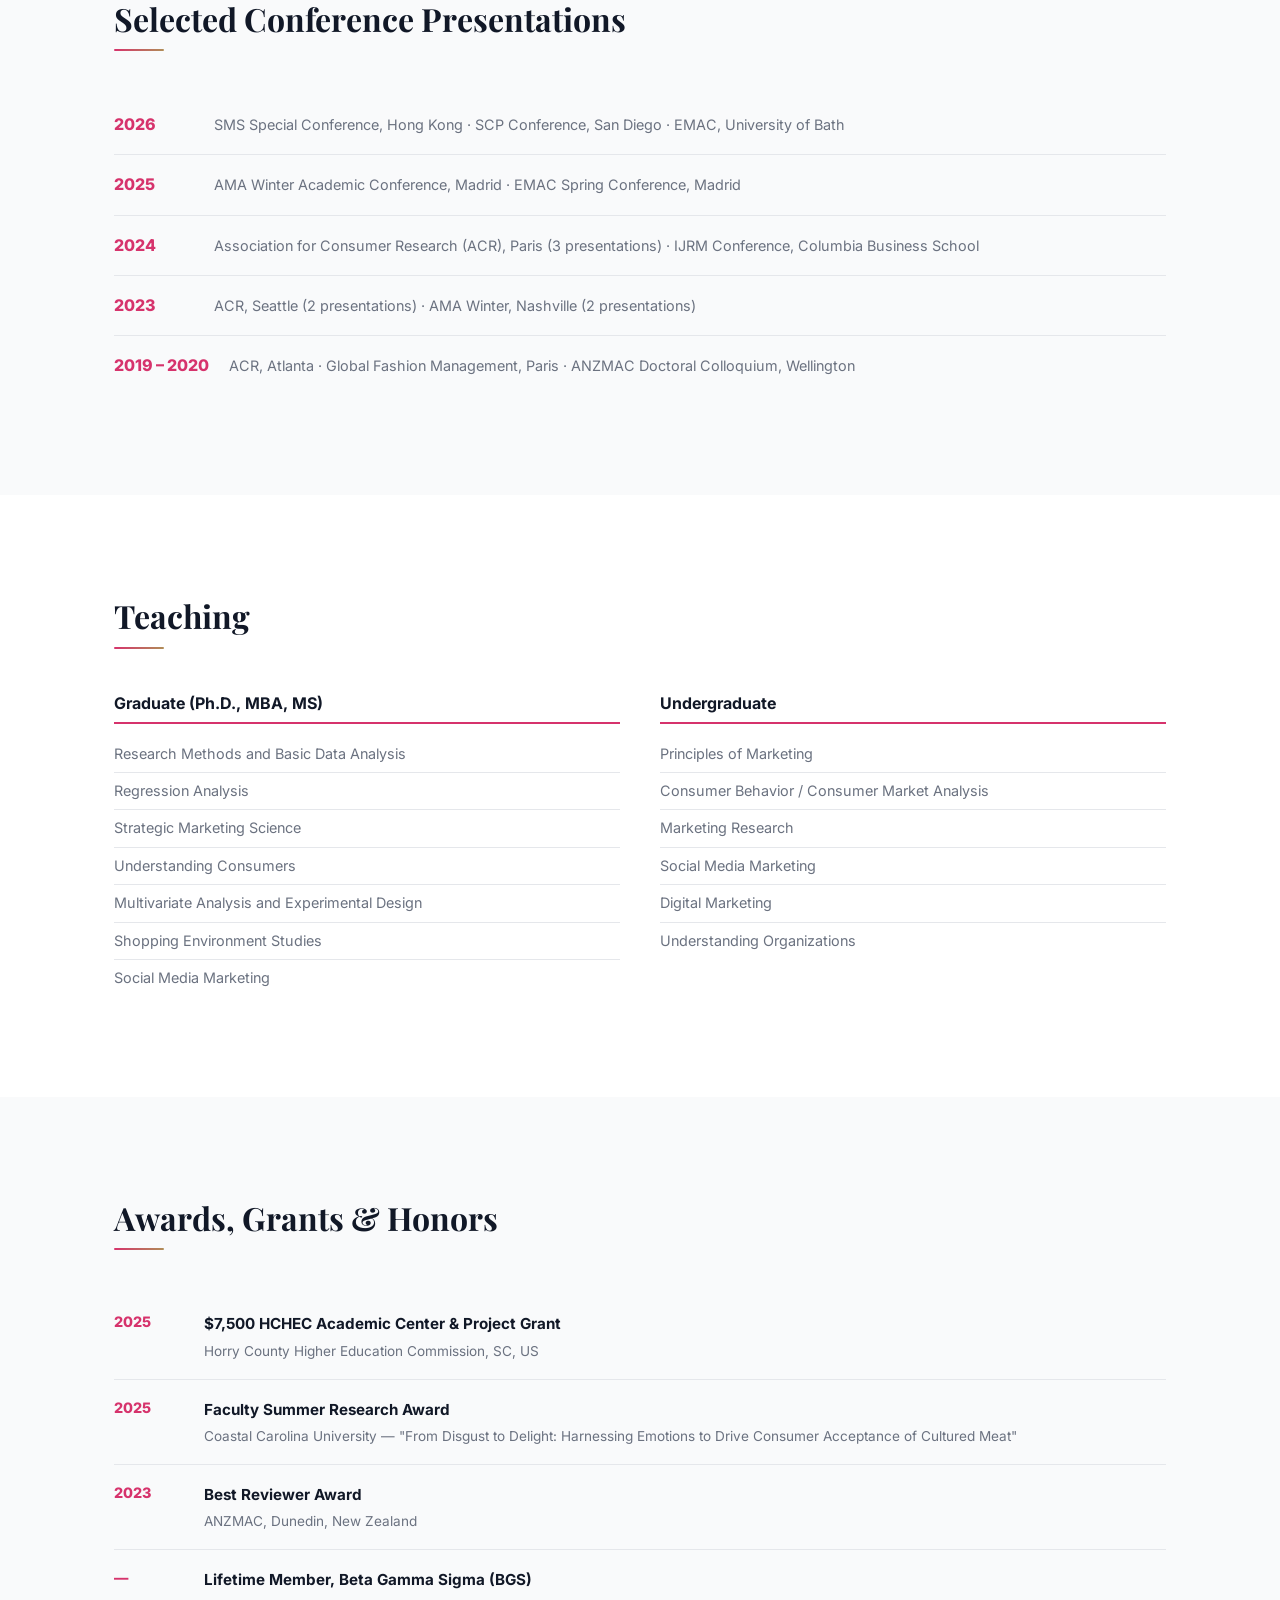
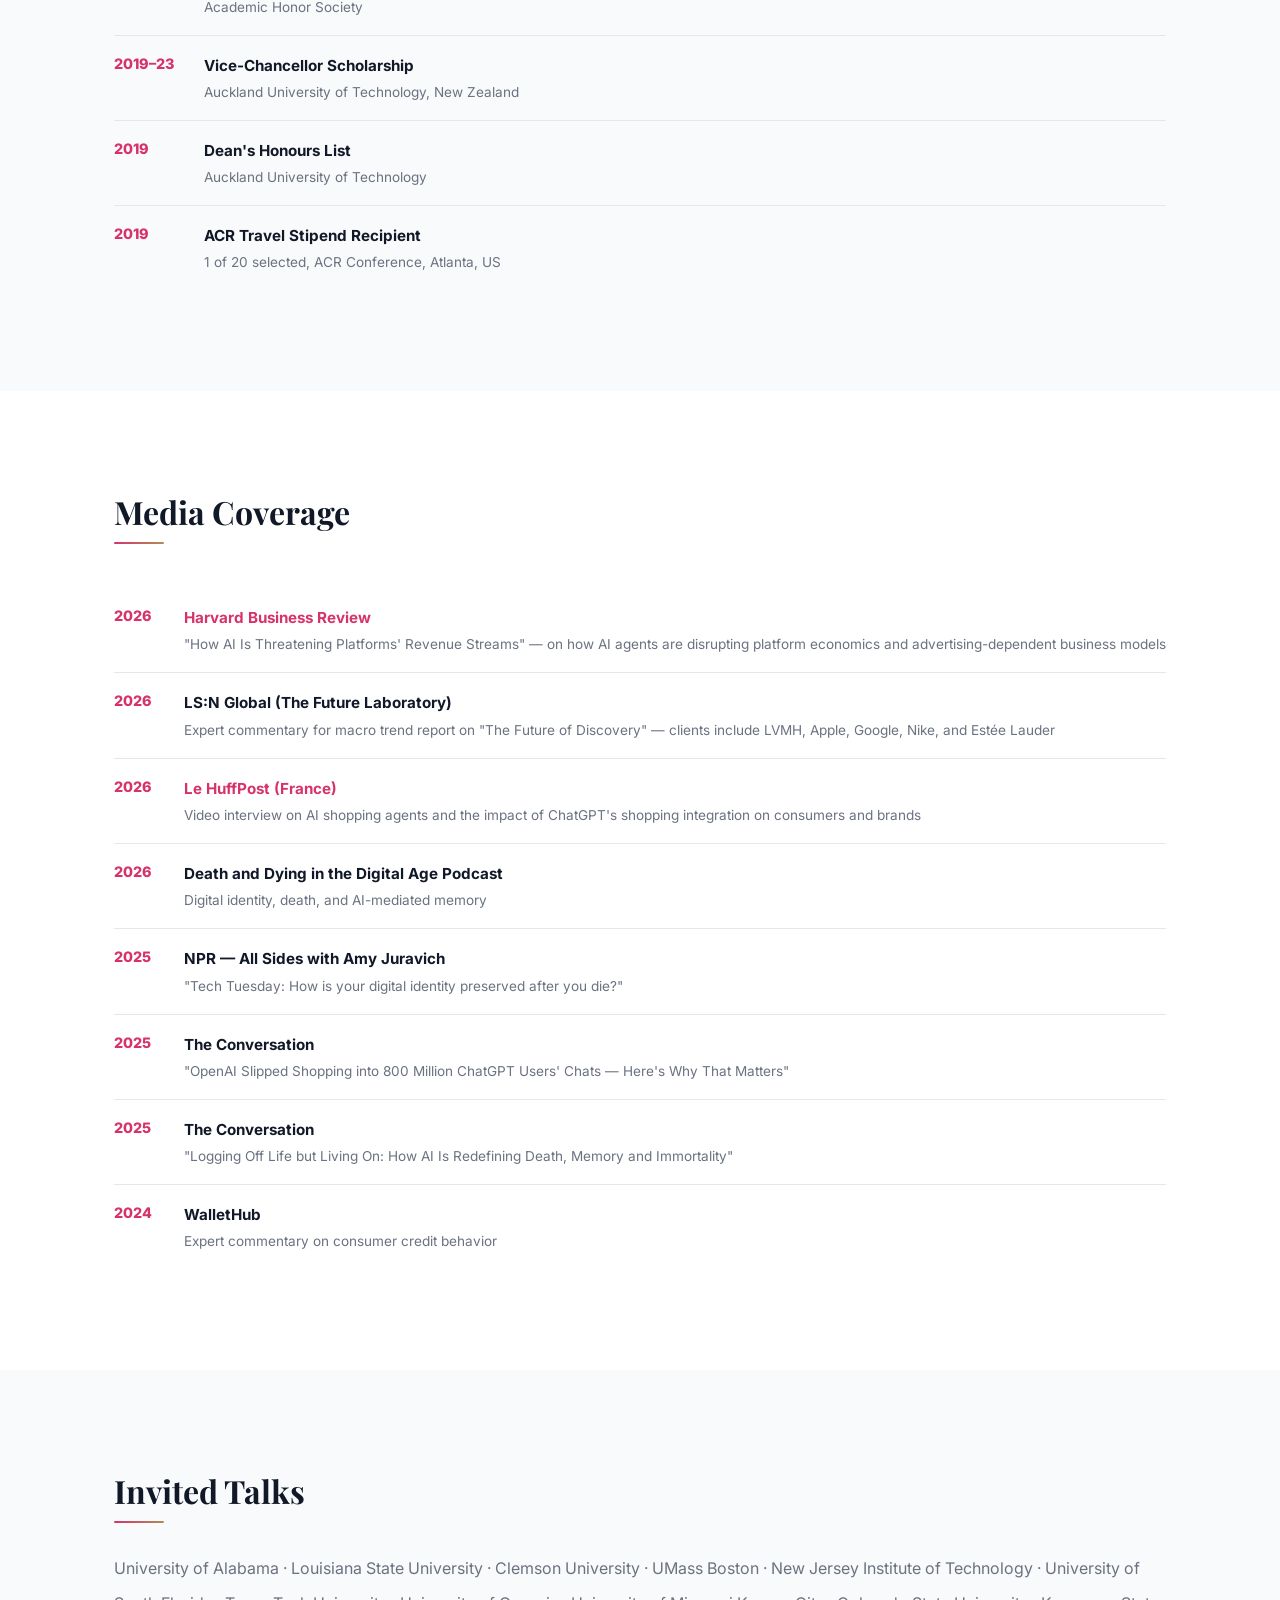
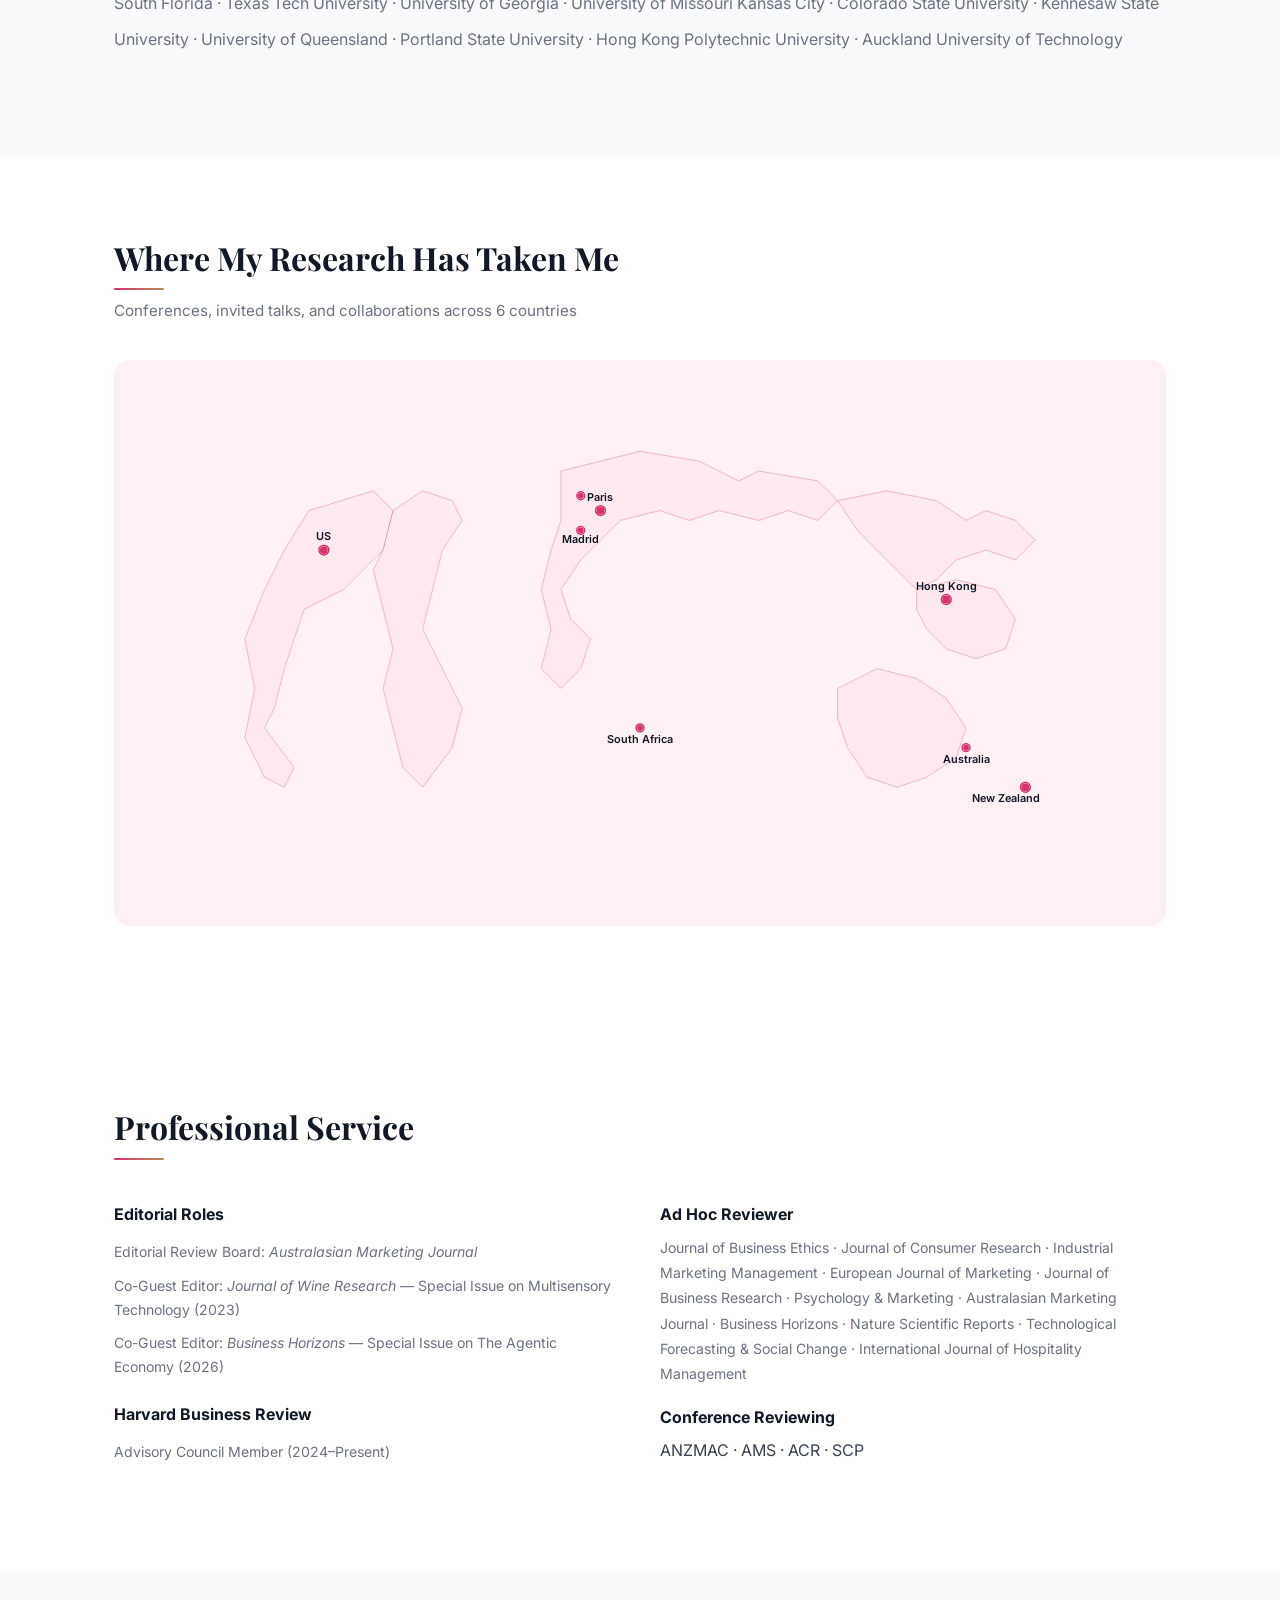
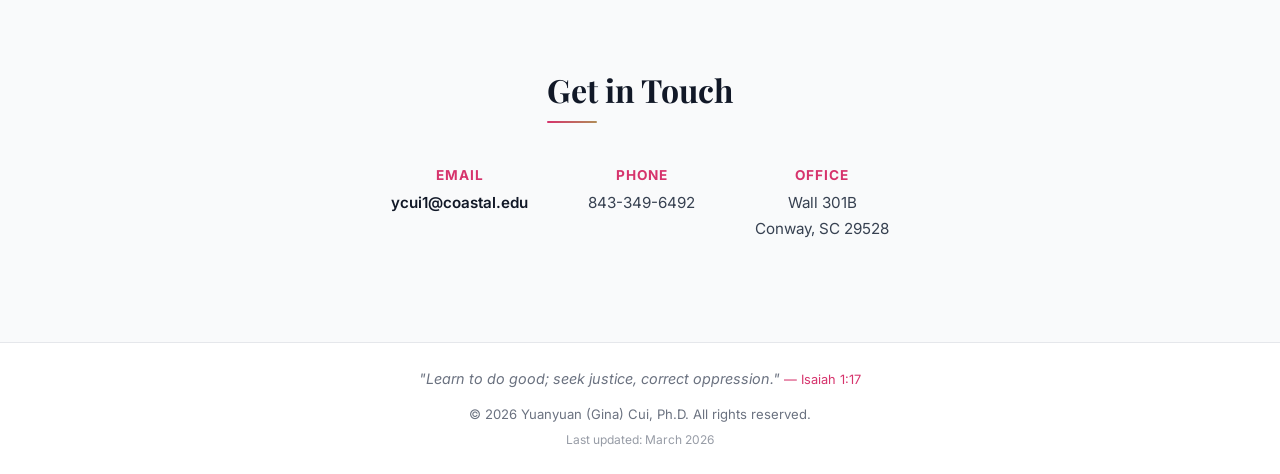
==== commit 613875d2: "Redesign Phase 1+2: typography, color, and hero overhaul - Add Inter + Playfair Display font pairing" ====
--- a/index.html
+++ b/index.html
@@ -55,6 +55,9 @@
     }
     </script>
     <link rel="icon" type="image/svg+xml" href="favicon.svg">
+    <link rel="preconnect" href="https://fonts.googleapis.com">
+    <link rel="preconnect" href="https://fonts.gstatic.com" crossorigin>
+    <link href="https://fonts.googleapis.com/css2?family=Inter:wght@400;500;600;700;800&family=Playfair+Display:wght@700;800&display=swap" rel="stylesheet">
     <link rel="stylesheet" href="style.css">
     <link rel="stylesheet" href="https://cdnjs.cloudflare.com/ajax/libs/font-awesome/6.5.1/css/all.min.css">
     <script>
@@ -102,7 +105,7 @@
             <p class="hero-verse">"I turned my heart to know and to search out and to seek wisdom and the scheme of things." <span class="verse-ref">&mdash; Ecclesiastes 7:25</span></p>
             <h1>Yuanyuan (Gina) Cui<span class="easter-egg-wrap"><span class="accent" id="easter-egg">.</span><span class="press-me">press me</span></span></h1>
             <p class="title">Ph.D. &middot; Assistant Professor of Marketing</p>
-            <p class="typewriter-line"><span id="typewriter"></span><span class="typewriter-cursor">|</span></p>
+            <p class="hero-tagline">I study why people do what they do &mdash; especially when it defies logic.</p>
             <p class="affiliation">E. Craig Wall Sr. College of Business Administration<br>Coastal Carolina University</p>
             <div class="hero-stats">
                 <div class="stat"><span class="stat-number" data-target="1314" data-suffix="+">0</span><span class="stat-label">Citations</span></div>
@@ -130,11 +133,13 @@
     <div class="container">
         <p class="featured-label">Featured In</p>
         <div class="featured-logos">
+            <span class="featured-logo">Harvard Business Review</span>
             <span class="featured-logo">NPR</span>
+            <span class="featured-logo">Fortune</span>
+            <span class="featured-logo">The Conversation</span>
             <span class="featured-logo">Le HuffPost</span>
-            <span class="featured-logo">The Conversation</span>
-            <span class="featured-logo">Harvard Business Review</span>
-            <span class="featured-logo">WalletHub</span>
+            <span class="featured-logo">SingularityHub</span>
+            <span class="featured-logo">Down To Earth</span>
         </div>
     </div>
 </section>
@@ -712,39 +717,6 @@
     observer.observe(section);
 });
 
-// Typewriter effect
-const typewriterWords = ['Researcher.', 'Foodie.', 'Adventurer.', 'Forever curious.'];
-const typewriterEl = document.getElementById('typewriter');
-let wordIndex = 0;
-let charIndex = 0;
-let isDeleting = false;
-let typeSpeed = 100;
-
-function typewrite() {
-    const currentWord = typewriterWords[wordIndex];
-    if (isDeleting) {
-        typewriterEl.textContent = currentWord.substring(0, charIndex - 1);
-        charIndex--;
-        typeSpeed = 50;
-    } else {
-        typewriterEl.textContent = currentWord.substring(0, charIndex + 1);
-        charIndex++;
-        typeSpeed = 120;
-    }
-
-    if (!isDeleting && charIndex === currentWord.length) {
-        typeSpeed = 2000;
-        isDeleting = true;
-    } else if (isDeleting && charIndex === 0) {
-        isDeleting = false;
-        wordIndex = (wordIndex + 1) % typewriterWords.length;
-        typeSpeed = 400;
-    }
-
-    setTimeout(typewrite, typeSpeed);
-}
-typewrite();
-
 // Animated stat counters
 function animateCounters() {
     document.querySelectorAll('.stat-number[data-target]').forEach(counter => {
--- a/style.css
+++ b/style.css
@@ -4,17 +4,19 @@
     --pink-light: #f06595;
     --pink-soft: #fff0f3;
     --pink-pale: #fce4ec;
-    --dark: #1a1a2e;
-    --text: #333;
-    --text-light: #666;
-    --white: #fff;
-    --gray-bg: #fafafa;
-    --border: #e8e8e8;
-    --radius: 8px;
-    --shadow: 0 2px 12px rgba(214, 51, 108, 0.08);
-    --shadow-hover: 0 4px 20px rgba(214, 51, 108, 0.15);
+    --gold: #b08d57;
+    --dark: #111827;
+    --text: #374151;
+    --text-light: #6b7280;
+    --white: #ffffff;
+    --gray-bg: #f9fafb;
+    --border: #e5e7eb;
+    --radius: 10px;
+    --shadow: 0 1px 3px rgba(0,0,0,0.05), 0 1px 2px rgba(0,0,0,0.03);
+    --shadow-hover: 0 10px 30px rgba(0,0,0,0.08);
     --transition: 0.3s ease;
-    --font: 'Segoe UI', -apple-system, BlinkMacSystemFont, sans-serif;
+    --font: 'Inter', -apple-system, BlinkMacSystemFont, sans-serif;
+    --font-display: 'Playfair Display', Georgia, 'Times New Roman', serif;
 }
 
 * {
@@ -55,16 +57,7 @@
     color: var(--pink-light);
 }
 
-/* === Custom Cursor === */
-/* Pink dot cursor site-wide; uses inline SVG so no external files needed */
-body {
-    cursor: url('data:image/svg+xml,<svg xmlns="http://www.w3.org/2000/svg" width="12" height="12"><circle cx="6" cy="6" r="5" fill="%23d6336c" opacity="0.85"/></svg>') 6 6, auto;
-}
-
-/* Larger pink dot for clickable / interactive elements */
-a, button, .btn, [role="button"] {
-    cursor: url('data:image/svg+xml,<svg xmlns="http://www.w3.org/2000/svg" width="18" height="18"><circle cx="9" cy="9" r="8" fill="%23d6336c" opacity="0.85"/></svg>') 9 9, pointer;
-}
+/* Custom cursor removed — using system defaults for better accessibility */
 
 /* === Skip Link (Accessibility) === */
 .skip-link {
@@ -109,8 +102,9 @@
 }
 
 .nav-name {
+    font-family: var(--font-display);
     font-weight: 700;
-    font-size: 1.1rem;
+    font-size: 1.2rem;
     color: var(--dark);
 }
 
@@ -156,10 +150,13 @@
 
 /* === Hero === */
 #hero {
-    padding: 120px 0 80px;
-    background: linear-gradient(135deg, var(--white) 0%, var(--pink-soft) 30%, var(--pink-pale) 60%, var(--white) 100%);
+    min-height: 100vh;
+    display: flex;
+    align-items: center;
+    padding: 100px 0 60px;
+    background: linear-gradient(160deg, var(--white) 0%, var(--pink-soft) 40%, var(--pink-pale) 70%, var(--white) 100%);
     background-size: 300% 300%;
-    animation: hero-gradient 12s ease infinite;
+    animation: hero-gradient 16s ease infinite;
 }
 
 @keyframes hero-gradient {
@@ -179,10 +176,12 @@
 }
 
 .hero-text h1 {
-    font-size: 2.8rem;
+    font-family: var(--font-display);
+    font-size: 3.4rem;
     font-weight: 800;
     color: var(--dark);
-    margin-bottom: 8px;
+    margin-bottom: 12px;
+    letter-spacing: -0.5px;
 }
 
 .accent {
@@ -194,6 +193,16 @@
     color: var(--pink);
     font-weight: 600;
     margin-bottom: 4px;
+}
+
+.hero-tagline {
+    font-family: var(--font-display);
+    font-size: 1.15rem;
+    font-weight: 700;
+    color: var(--text);
+    font-style: italic;
+    margin-bottom: 6px;
+    opacity: 0.85;
 }
 
 .affiliation {
@@ -289,17 +298,18 @@
 }
 
 .hero-img {
-    width: 340px;
-    height: 400px;
+    width: 360px;
+    height: 420px;
     border-radius: 50% / 45%;
     border: 3px solid var(--pink);
     object-fit: cover;
     object-position: top;
+    box-shadow: 0 20px 50px rgba(214, 51, 108, 0.12);
 }
 
 /* === Sections === */
 section {
-    padding: 80px 0;
+    padding: 100px 0;
 }
 
 .alt-bg {
@@ -307,7 +317,9 @@
 }
 
 h2 {
-    font-size: 1.8rem;
+    font-family: var(--font-display);
+    font-size: 2rem;
+    font-weight: 700;
     color: var(--dark);
     margin-bottom: 8px;
     position: relative;
@@ -317,10 +329,10 @@
 h2::after {
     content: '';
     display: block;
-    width: 40px;
-    height: 3px;
-    background: var(--pink);
-    margin-top: 8px;
+    width: 50px;
+    height: 2px;
+    background: linear-gradient(90deg, var(--pink), var(--gold));
+    margin-top: 10px;
     border-radius: 2px;
 }
 
@@ -745,34 +757,43 @@
 
 /* === Featured In Bar === */
 .featured-bar {
-    padding: 32px 0;
-    background: var(--white);
+    padding: 40px 0;
+    background: var(--gray-bg);
+    border-top: 1px solid var(--border);
     border-bottom: 1px solid var(--border);
 }
 
 .featured-label {
     text-align: center;
-    font-size: 0.75rem;
+    font-size: 0.7rem;
     text-transform: uppercase;
-    letter-spacing: 2px;
-    color: var(--text-light);
-    margin-bottom: 16px;
+    letter-spacing: 3px;
+    color: var(--text-light);
+    margin-bottom: 20px;
+    font-weight: 600;
 }
 
 .featured-logos {
     display: flex;
     justify-content: center;
     align-items: center;
-    gap: 48px;
+    gap: 20px;
     flex-wrap: wrap;
 }
 
 .featured-logo {
-    font-size: 1.05rem;
+    font-family: var(--font-display);
+    font-size: 1rem;
     font-weight: 700;
-    color: #bbb;
-    letter-spacing: 0.5px;
+    color: #999;
+    letter-spacing: 0.3px;
     transition: color var(--transition);
+    padding: 0 16px;
+    border-right: 1px solid var(--border);
+}
+
+.featured-logo:last-child {
+    border-right: none;
 }
 
 .featured-logo:hover {
@@ -782,9 +803,9 @@
 /* === About Blurb === */
 .about-blurb {
     max-width: 800px;
-    margin: 24px 0 48px;
+    margin: 32px 0 56px;
     font-size: 1.05rem;
-    line-height: 1.9;
+    line-height: 1.95;
     color: var(--text);
 }
 
@@ -821,10 +842,11 @@
 
 /* === Bible Verses === */
 .hero-verse {
+    font-family: var(--font-display);
     font-style: italic;
     font-size: 0.95rem;
     color: var(--text-light);
-    margin-bottom: 16px;
+    margin-bottom: 20px;
     letter-spacing: 0.3px;
 }
 
@@ -841,25 +863,7 @@
     margin-bottom: 12px;
 }
 
-/* === Typewriter === */
-.typewriter-line {
-    font-size: 1.05rem;
-    color: var(--pink);
-    font-weight: 500;
-    min-height: 1.6em;
-    margin-bottom: 4px;
-}
-
-.typewriter-cursor {
-    animation: blink 0.8s infinite;
-    color: var(--pink);
-    font-weight: 300;
-}
-
-@keyframes blink {
-    0%, 100% { opacity: 1; }
-    50% { opacity: 0; }
-}
+/* Typewriter removed — replaced with static tagline */
 
 /* === Currently Section === */
 .currently-section {
@@ -1068,8 +1072,18 @@
         text-align: center;
     }
 
+    #hero {
+        min-height: auto;
+        padding: 100px 0 60px;
+    }
+
     .hero-text h1 {
-        font-size: 2rem;
+        font-size: 2.2rem;
+    }
+
+    .featured-logo {
+        border-right: none;
+        padding: 4px 12px;
     }
 
     .hero-stats {
@@ -1085,8 +1099,8 @@
     }
 
     .hero-img {
-        width: 220px;
-        height: 260px;
+        width: 240px;
+        height: 280px;
     }
 
     .interest-grid {
@@ -1124,7 +1138,7 @@
     }
 
     section {
-        padding: 50px 0;
+        padding: 60px 0;
     }
 
     .currently-grid {
@@ -1156,19 +1170,20 @@
 /* === Dark Mode === */
 html.dark-mode {
     --dark: #f0f0f0;
-    --text: #e0e0e0;
-    --text-light: #aaa;
-    --white: #1a1a2e;
-    --gray-bg: #16162a;
-    --border: #2a2a45;
-    --pink-soft: #2a1a2e;
-    --pink-pale: #2e1a28;
-    --shadow: 0 2px 12px rgba(0, 0, 0, 0.3);
-    --shadow-hover: 0 4px 20px rgba(214, 51, 108, 0.25);
+    --text: #d1d5db;
+    --text-light: #9ca3af;
+    --white: #111827;
+    --gray-bg: #0f1523;
+    --border: #1f2937;
+    --pink-soft: #1f1225;
+    --pink-pale: #251520;
+    --gold: #c9a84c;
+    --shadow: 0 2px 12px rgba(0, 0, 0, 0.4);
+    --shadow-hover: 0 10px 30px rgba(0, 0, 0, 0.3);
 }
 
 html.dark-mode nav {
-    background: rgba(26, 26, 46, 0.95);
+    background: rgba(17, 24, 39, 0.95);
 }
 
 html.dark-mode .nav-name {
@@ -1180,11 +1195,12 @@
 }
 
 html.dark-mode .interest-card {
-    background: #16162a;
+    background: #0f1523;
 }
 
 html.dark-mode .featured-logo {
-    color: #555;
+    color: #6b7280;
+    border-right-color: #1f2937;
 }
 
 html.dark-mode .featured-logo:hover {
@@ -1192,15 +1208,15 @@
 }
 
 html.dark-mode footer {
-    background: #1a1a2e;
+    background: #111827;
 }
 
 html.dark-mode .currently-section {
-    background: #2a1a2e;
+    background: #1f1225;
 }
 
 html.dark-mode .badge-peer {
-    background: #2e1a28;
+    background: #251520;
 }
 
 html.dark-mode .badge-book {
@@ -1219,7 +1235,7 @@
 }
 
 html.dark-mode .journal-tag {
-    background: #2a1a2e;
+    background: #1f1225;
 }
 
 html.dark-mode .btn-outline {
@@ -1233,7 +1249,7 @@
 }
 
 html.dark-mode .dark-mode-toggle {
-    border-color: #2a2a45;
+    border-color: #1f2937;
     color: #ffd93d;
 }
 
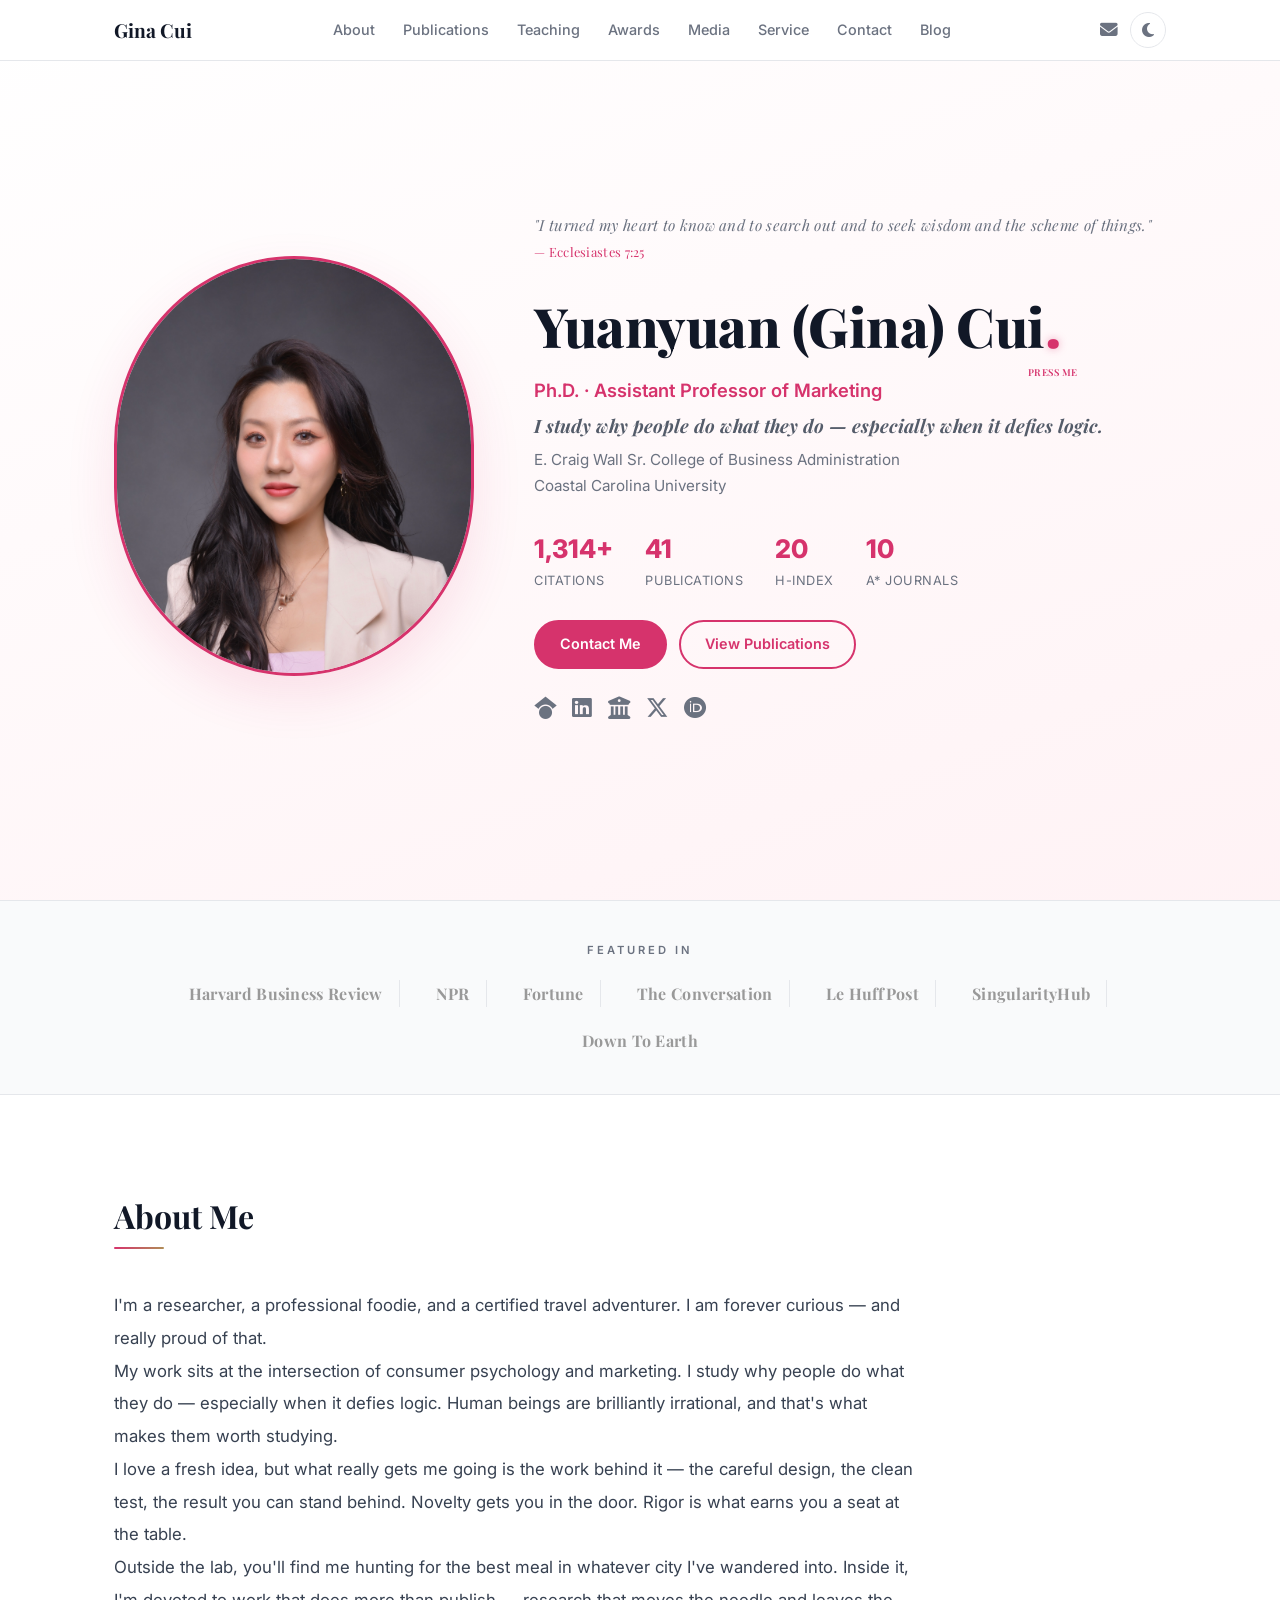
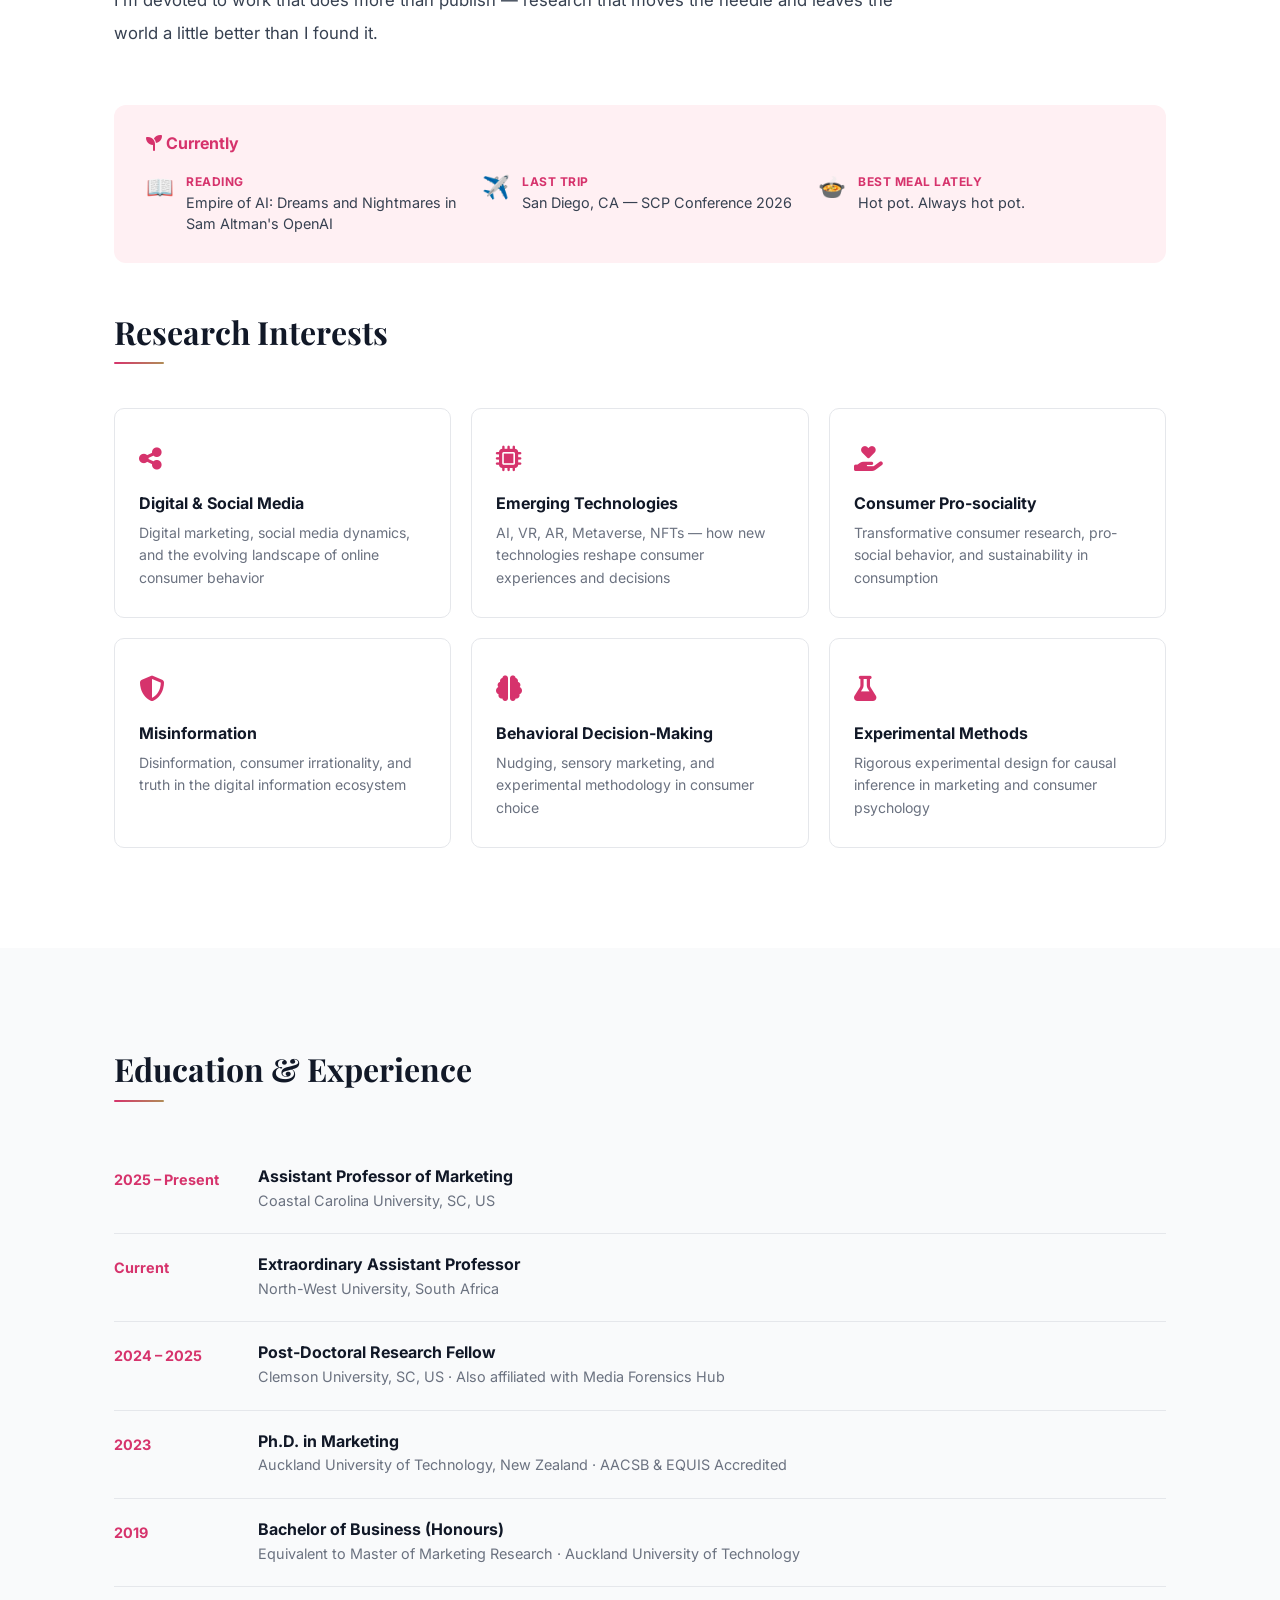
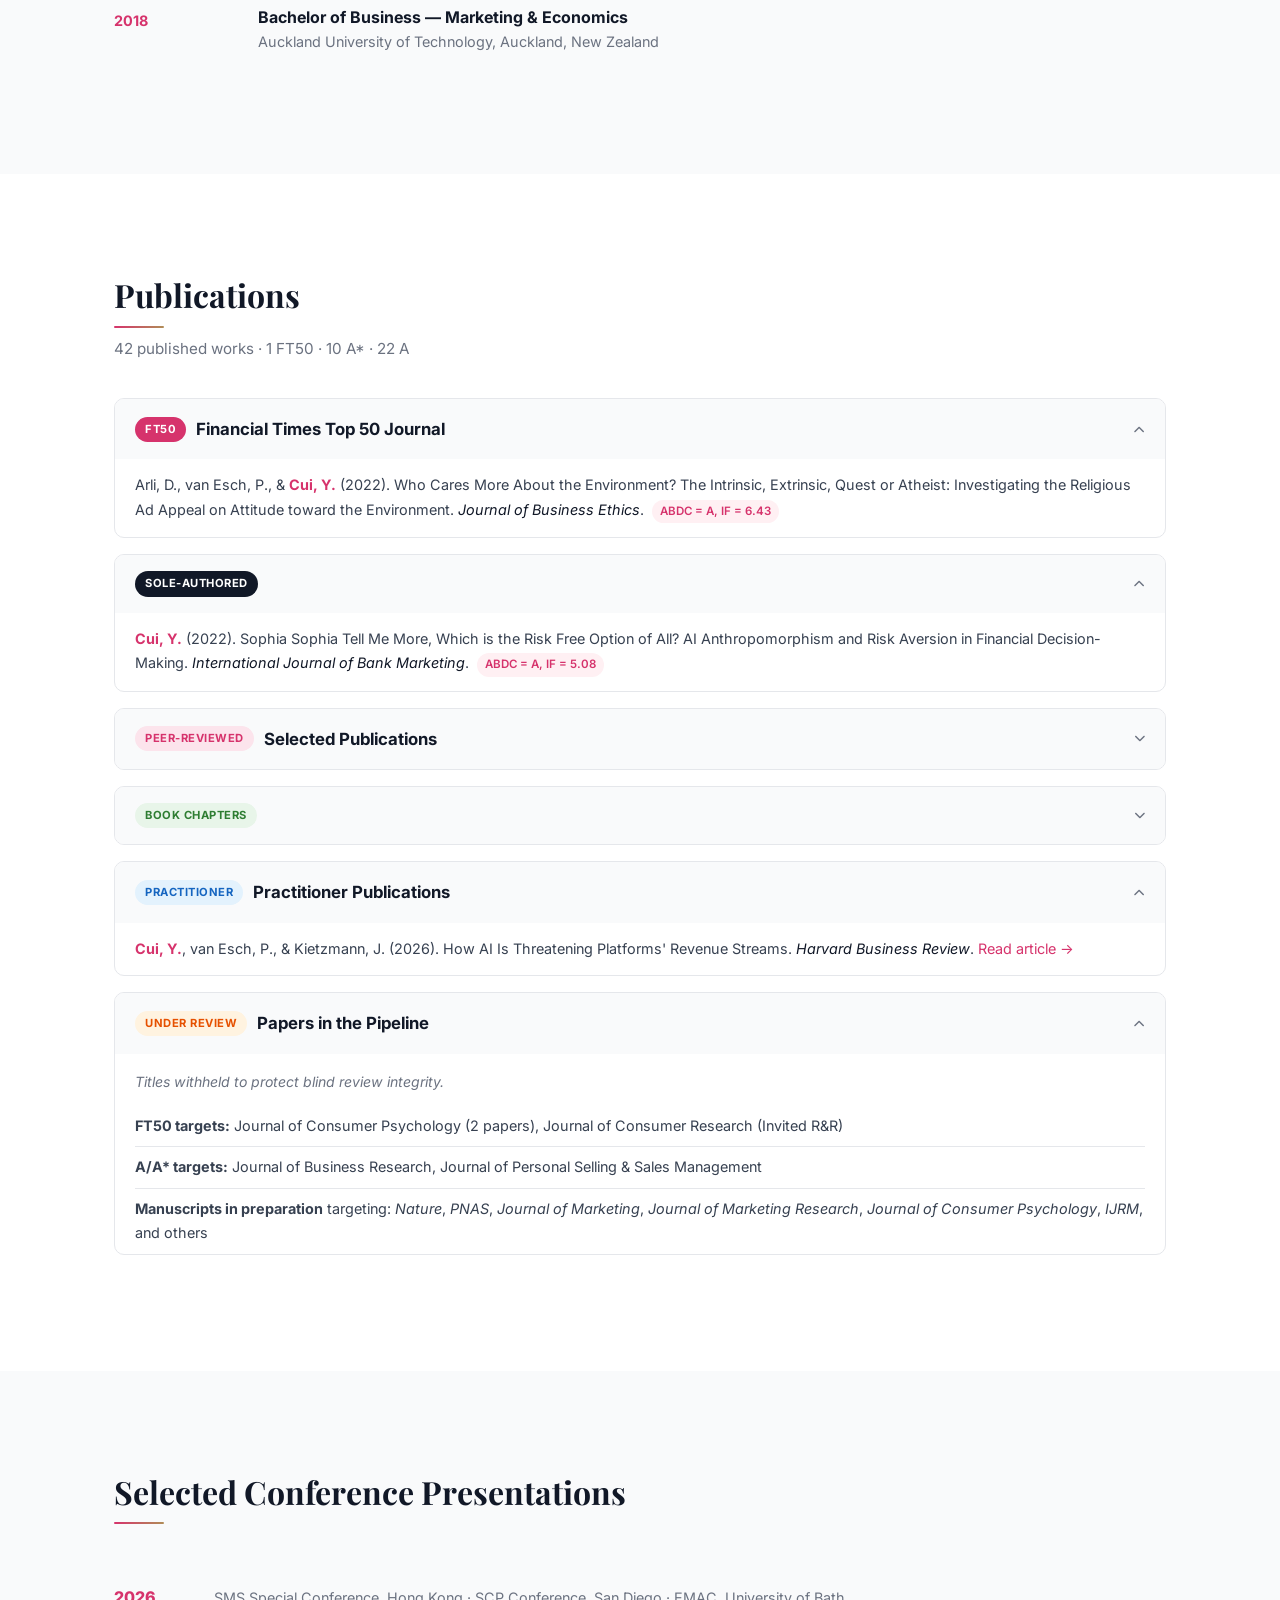
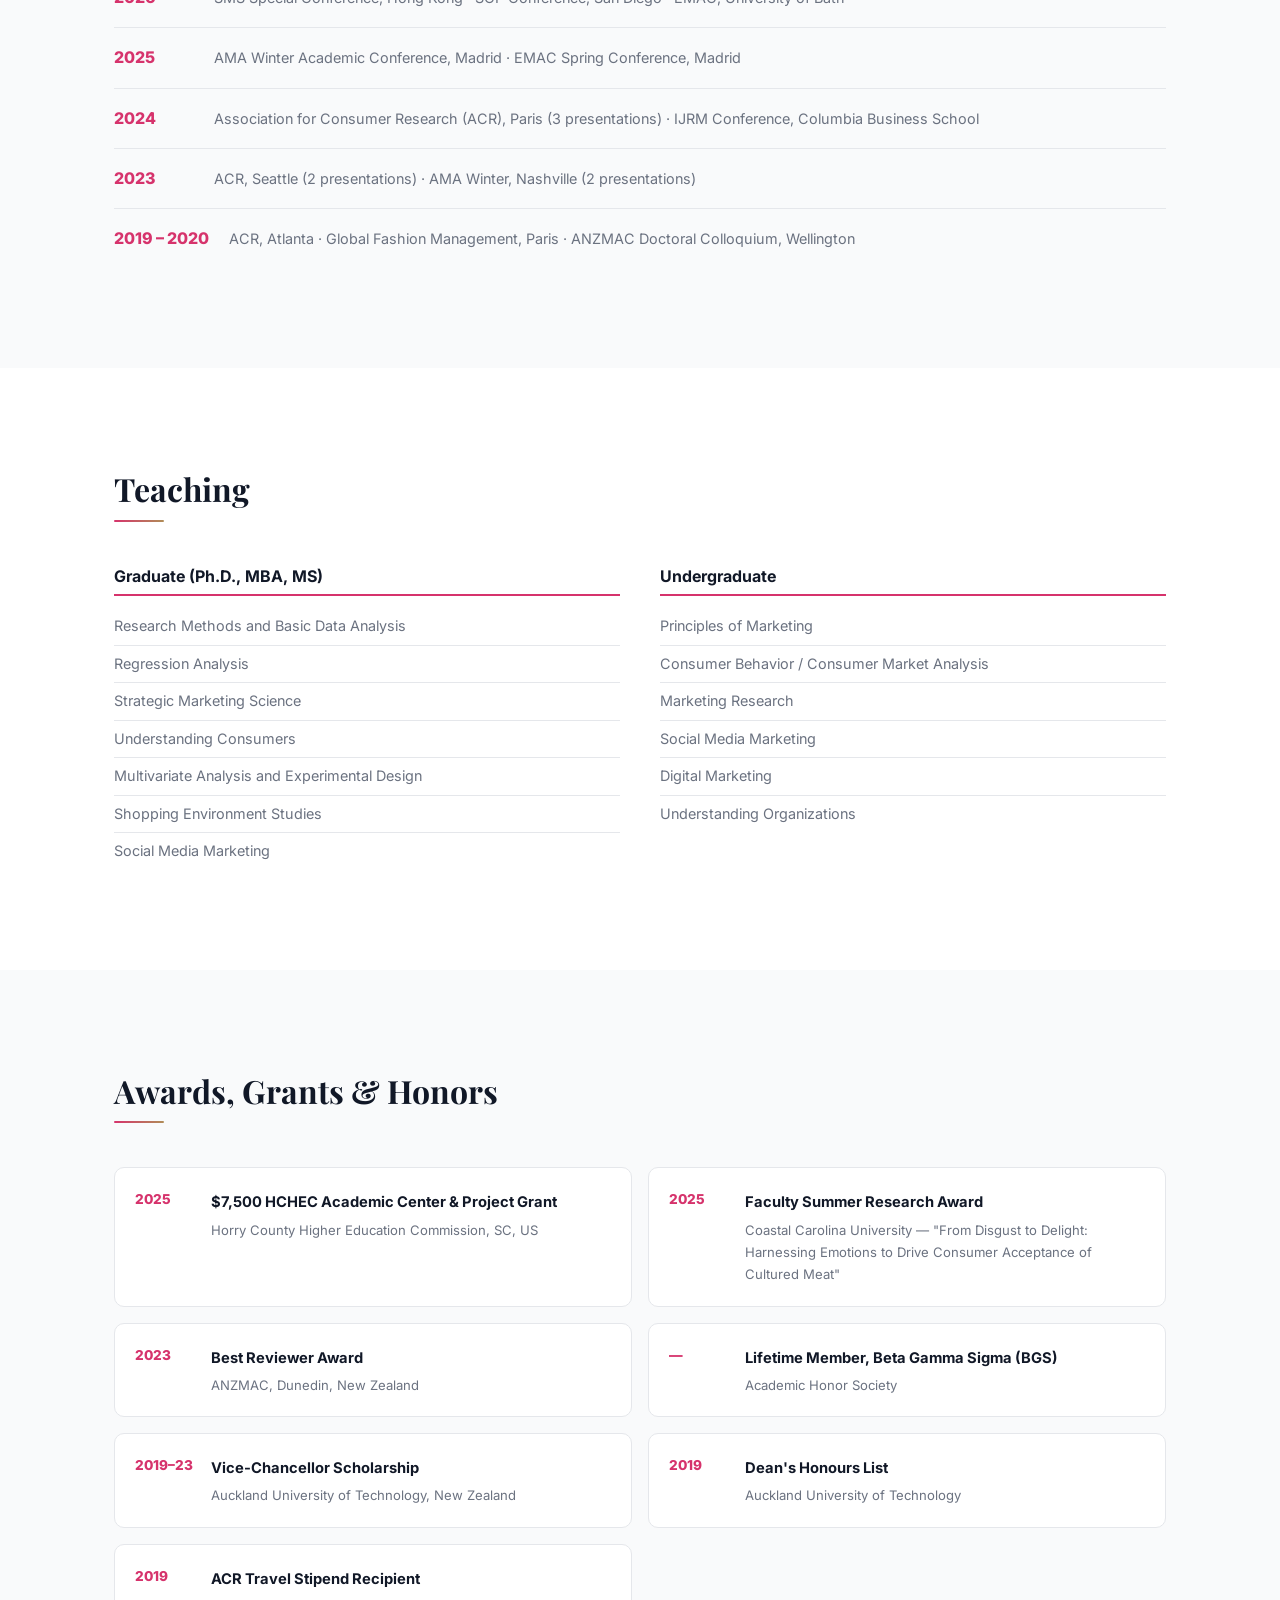
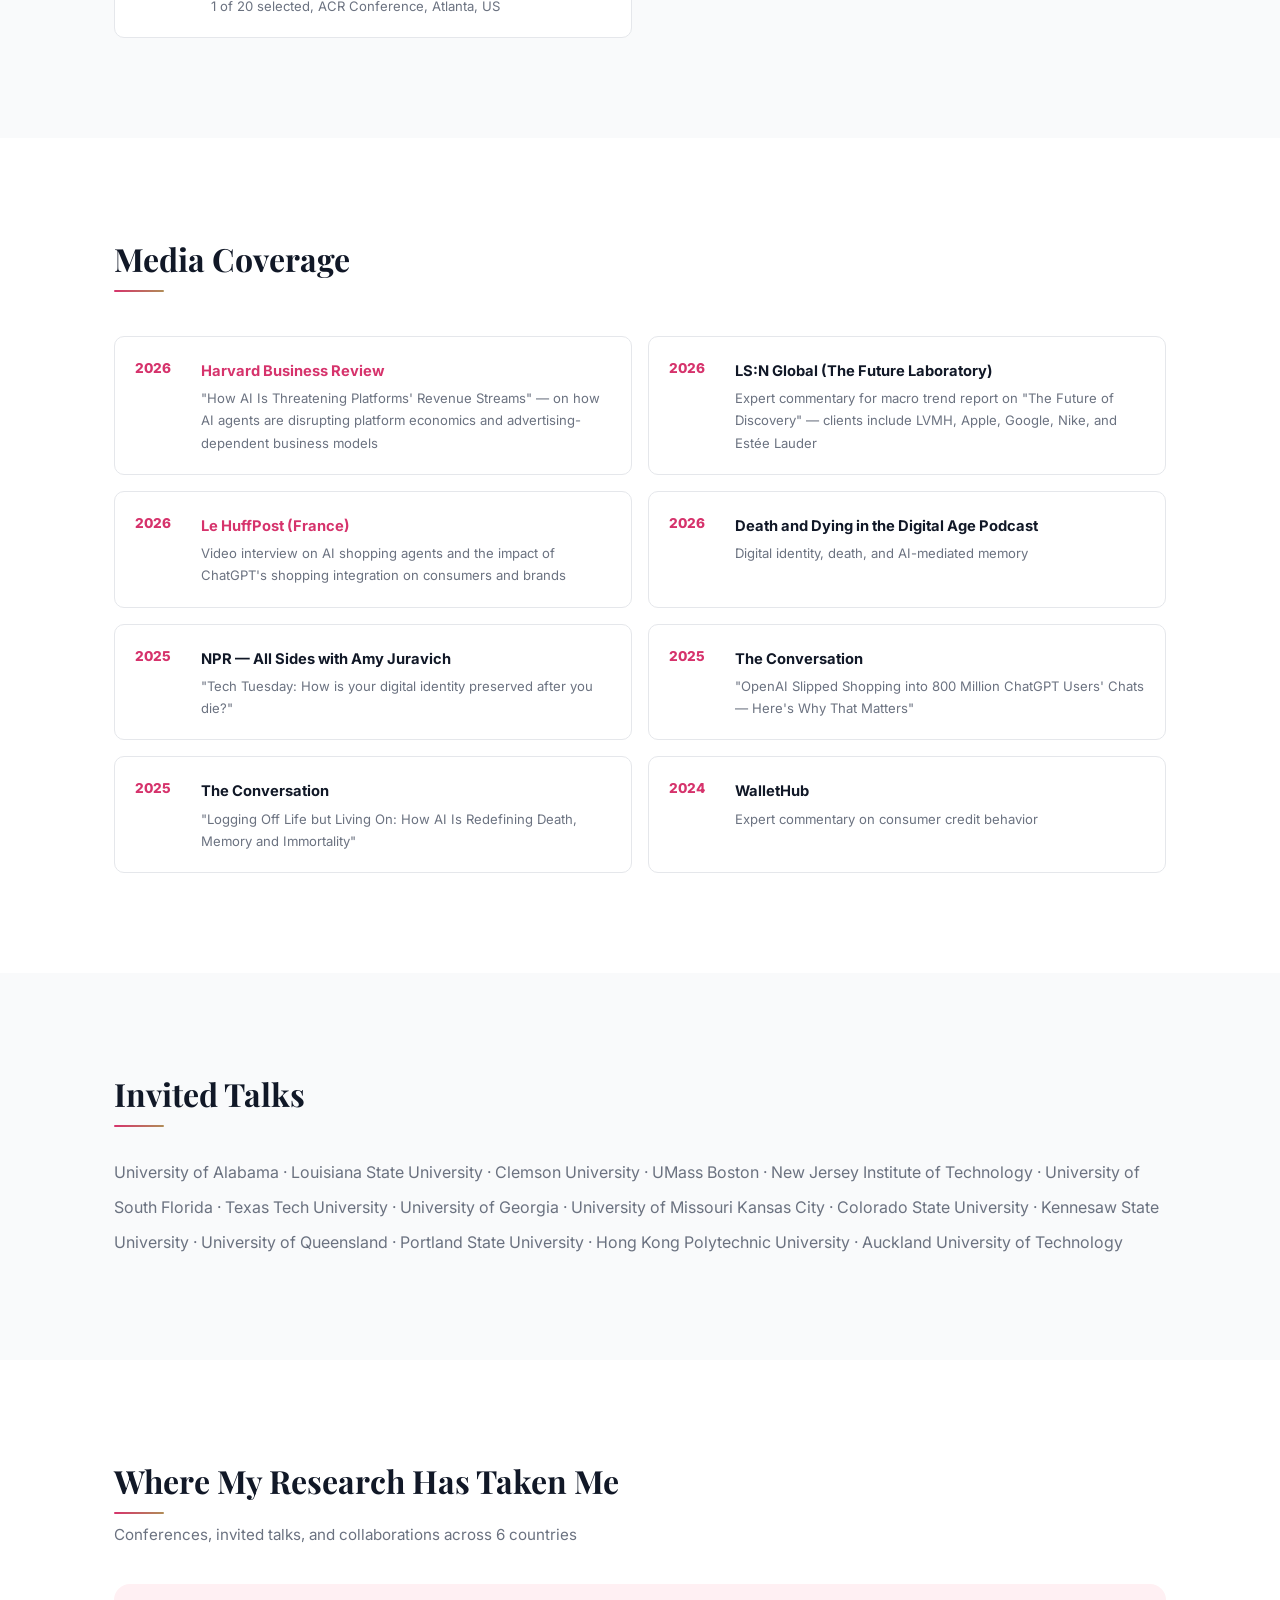
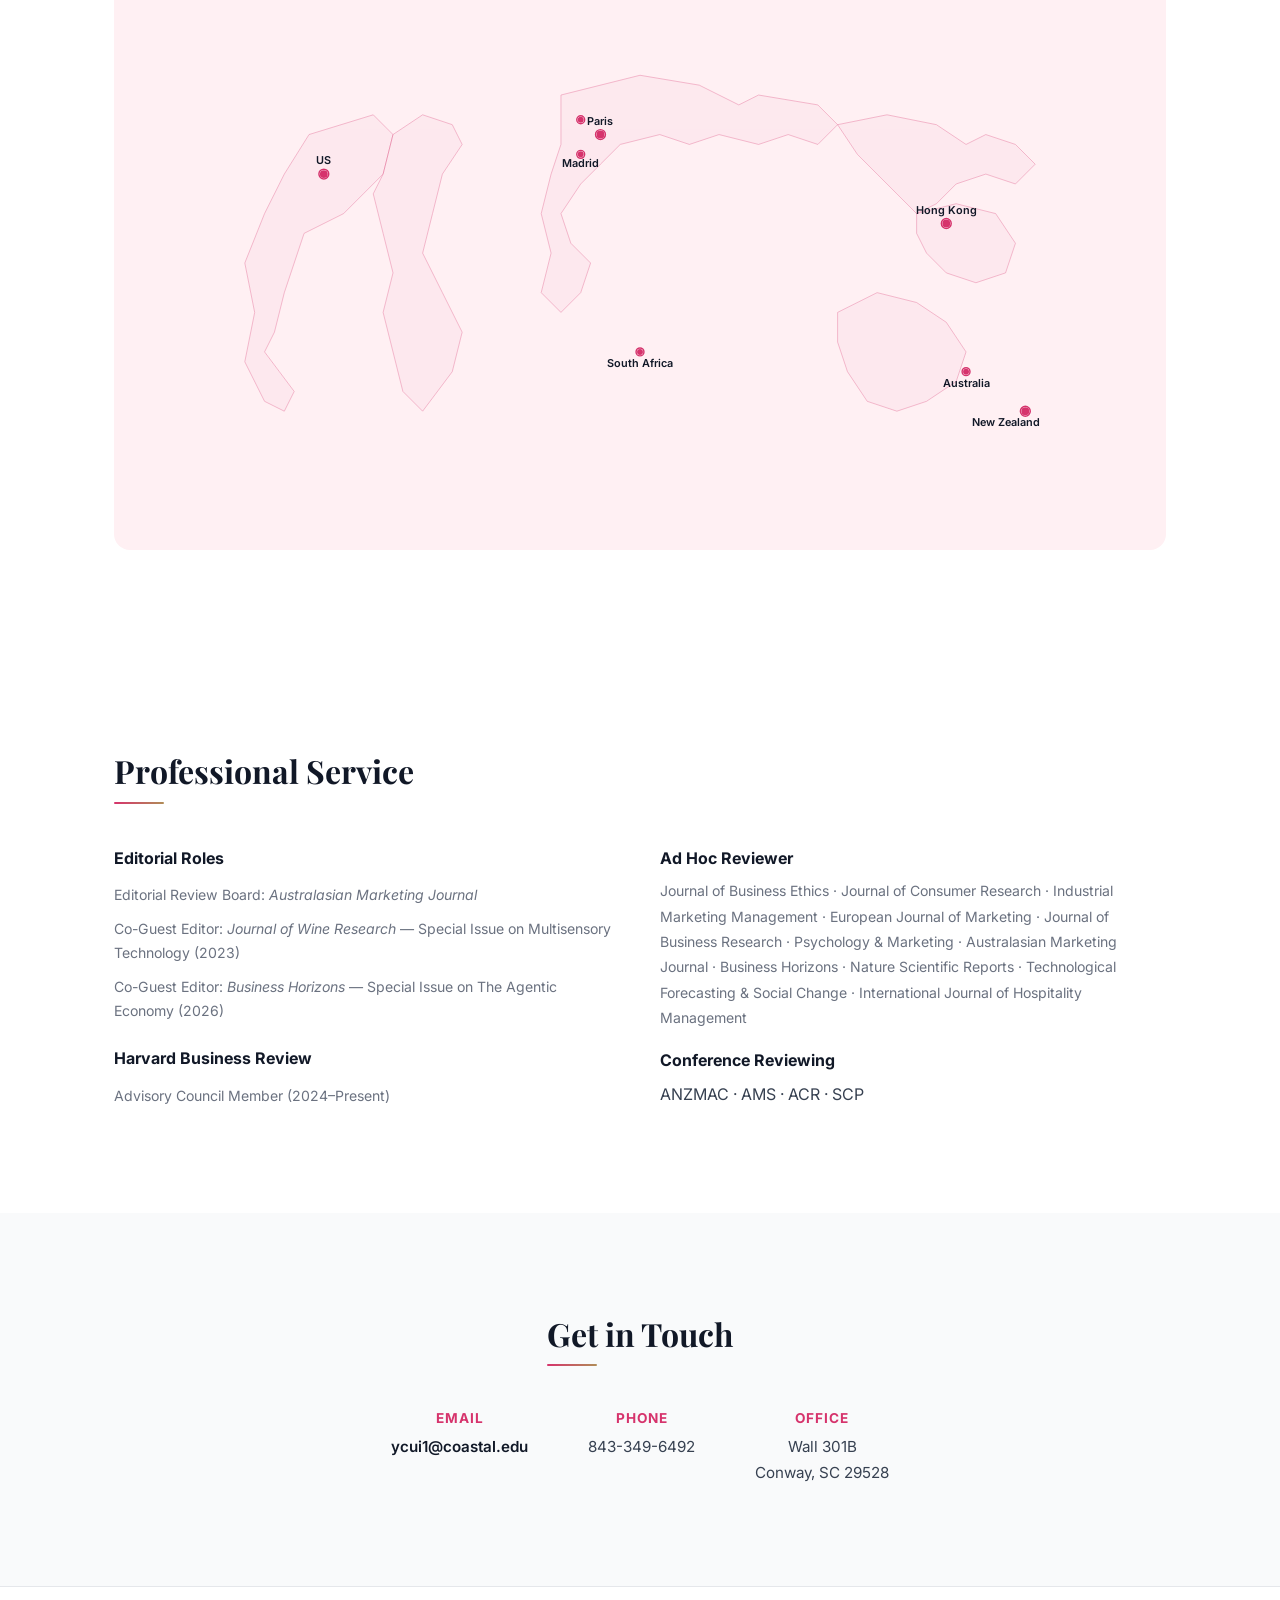
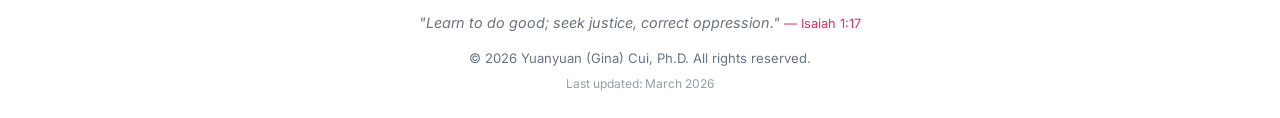
==== commit bfc2a11b: "Phase 3: section redesigns — icons, collapsible pubs, card grids - Research interests: emoji icons →" ====
--- a/index.html
+++ b/index.html
@@ -177,32 +177,32 @@
         <h2>Research Interests</h2>
         <div class="interest-grid">
             <div class="interest-card">
-                <div class="interest-icon">&#9883;</div>
+                <div class="interest-icon"><i class="fa-solid fa-share-nodes"></i></div>
                 <h3>Digital & Social Media</h3>
                 <p>Digital marketing, social media dynamics, and the evolving landscape of online consumer behavior</p>
             </div>
             <div class="interest-card">
-                <div class="interest-icon">&#9881;</div>
+                <div class="interest-icon"><i class="fa-solid fa-microchip"></i></div>
                 <h3>Emerging Technologies</h3>
                 <p>AI, VR, AR, Metaverse, NFTs &mdash; how new technologies reshape consumer experiences and decisions</p>
             </div>
             <div class="interest-card">
-                <div class="interest-icon">&#9829;</div>
+                <div class="interest-icon"><i class="fa-solid fa-hand-holding-heart"></i></div>
                 <h3>Consumer Pro-sociality</h3>
                 <p>Transformative consumer research, pro-social behavior, and sustainability in consumption</p>
             </div>
             <div class="interest-card">
-                <div class="interest-icon">&#9888;</div>
+                <div class="interest-icon"><i class="fa-solid fa-shield-halved"></i></div>
                 <h3>Misinformation</h3>
                 <p>Disinformation, consumer irrationality, and truth in the digital information ecosystem</p>
             </div>
             <div class="interest-card">
-                <div class="interest-icon">&#9733;</div>
+                <div class="interest-icon"><i class="fa-solid fa-brain"></i></div>
                 <h3>Behavioral Decision-Making</h3>
                 <p>Nudging, sensory marketing, and experimental methodology in consumer choice</p>
             </div>
             <div class="interest-card">
-                <div class="interest-icon">&#9734;</div>
+                <div class="interest-icon"><i class="fa-solid fa-flask"></i></div>
                 <h3>Experimental Methods</h3>
                 <p>Rigorous experimental design for causal inference in marketing and consumer psychology</p>
             </div>
@@ -268,24 +268,24 @@
         <p class="section-subtitle">42 published works &middot; 1 FT50 &middot; 10 A* &middot; 22 A</p>
 
         <!-- FT50 -->
-        <div class="pub-category">
-            <h3><span class="badge badge-ft50">FT50</span> Financial Times Top 50 Journal</h3>
+        <details class="pub-category" open>
+            <summary><span class="badge badge-ft50">FT50</span> Financial Times Top 50 Journal</summary>
             <ol class="pub-list">
                 <li>Arli, D., van Esch, P., & <strong>Cui, Y.</strong> (2022). Who Cares More About the Environment? The Intrinsic, Extrinsic, Quest or Atheist: Investigating the Religious Ad Appeal on Attitude toward the Environment. <em>Journal of Business Ethics</em>. <span class="journal-tag">ABDC = A, IF = 6.43</span></li>
             </ol>
-        </div>
+        </details>
 
         <!-- Sole-Authored -->
-        <div class="pub-category">
-            <h3><span class="badge badge-sole">Sole-Authored</span></h3>
+        <details class="pub-category" open>
+            <summary><span class="badge badge-sole">Sole-Authored</span></summary>
             <ol class="pub-list">
                 <li><strong>Cui, Y.</strong> (2022). Sophia Sophia Tell Me More, Which is the Risk Free Option of All? AI Anthropomorphism and Risk Aversion in Financial Decision-Making. <em>International Journal of Bank Marketing</em>. <span class="journal-tag">ABDC = A, IF = 5.08</span></li>
             </ol>
-        </div>
+        </details>
 
         <!-- Selected Peer-Reviewed -->
-        <div class="pub-category">
-            <h3><span class="badge badge-peer">Peer-Reviewed</span> Selected Publications</h3>
+        <details class="pub-category">
+            <summary><span class="badge badge-peer">Peer-Reviewed</span> Selected Publications</summary>
             <ol class="pub-list">
                 <li>van Esch, P., & <strong>Cui, Y.</strong>, Christia, J., Clark, P., Bisschoff, C., & Gallagher, C. (2026). Synthetic Scarcity and Its Discontent. <em>Australasian Marketing Journal</em>. <span class="journal-tag">ABDC = A</span></li>
                 <li><strong>Cui, Y.</strong> & van Esch, P. (2025). The End of Search as We Know It: Only Those Chosen by AI Agents Will Survive in the Delegate Economy. <em>Business Horizons</em>. <span class="journal-tag">ABDC = B, IF = 10.56</span></li>
@@ -307,11 +307,11 @@
                 <li><strong>Cui, Y.</strong>, Kim, S. S., & Kim, J. (2020). Impact of Preciseness of Price Presentation on the Magnitude of Compromise and Decoy Effects. <em>Journal of Business Research</em>. <span class="journal-tag">ABDC = A, IF = 10.97</span></li>
                 <li>van Esch, P., <strong>Cui, Y.</strong>, & Jain, S. P. (2020). Stimulating or Intimidating: The Effect of AI-Enabled In-Store Communication on Consumer Patronage Likelihood. <em>Journal of Advertising</em>. <span class="journal-tag">ABDC = A, IF = 5.52</span></li>
             </ol>
-        </div>
+        </details>
 
         <!-- Book Chapters -->
-        <div class="pub-category">
-            <h3><span class="badge badge-book">Book Chapters</span></h3>
+        <details class="pub-category">
+            <summary><span class="badge badge-book">Book Chapters</span></summary>
             <ol class="pub-list">
                 <li><strong>Cui, Y.</strong>, & van Esch, P. (2023). AI in Customer Service Strategy. In J. Sheth et al. (Eds.), <em>Artificial Intelligence in Customer Service</em>, Palgrave Macmillan.</li>
                 <li><strong>Cui, Y.</strong>, & Warren, P. (2025). Responsible Service Management in a Post-Truth Era. In H. Olya (Ed.), <em>Responsible Service Management</em>, Emerald Publishing.</li>
@@ -319,26 +319,26 @@
                 <li><strong>Cui, Y.</strong>, van Esch, P., & Christia, J. Beyond the Threads: Navigating Consumer Perceptions of Ethnic Fashion. In Dana et al. (Eds.), <em>Ethnicity in the Business of Fashion</em>, Springer.</li>
                 <li><strong>Cui, Y.</strong>, Giebelhausen, M., & van Esch, P. The "Understanding" Economy. <em>Encyclopedia of AI in Marketing</em>, Springer Nature.</li>
             </ol>
-        </div>
+        </details>
 
         <!-- Practitioner Publications -->
-        <div class="pub-category">
-            <h3><span class="badge badge-practitioner">Practitioner</span> Practitioner Publications</h3>
+        <details class="pub-category" open>
+            <summary><span class="badge badge-practitioner">Practitioner</span> Practitioner Publications</summary>
             <ol class="pub-list">
                 <li><strong>Cui, Y.</strong>, van Esch, P., &amp; Kietzmann, J. (2026). How AI Is Threatening Platforms' Revenue Streams. <em>Harvard Business Review</em>. <a href="https://hbr.org/2026/04/how-ai-is-threatening-platforms-revenue-streams" target="_blank" rel="noopener">Read article &rarr;</a></li>
             </ol>
-        </div>
+        </details>
 
         <!-- Under Review -->
-        <div class="pub-category">
-            <h3><span class="badge badge-review">Under Review</span> Papers in the Pipeline</h3>
+        <details class="pub-category" open>
+            <summary><span class="badge badge-review">Under Review</span> Papers in the Pipeline</summary>
             <p class="pub-note">Titles withheld to protect blind review integrity.</p>
             <ul class="pipeline-list">
                 <li><strong>FT50 targets:</strong> Journal of Consumer Psychology (2 papers), Journal of Consumer Research (Invited R&R)</li>
                 <li><strong>A/A* targets:</strong> Journal of Business Research, Journal of Personal Selling & Sales Management</li>
                 <li><strong>Manuscripts in preparation</strong> targeting: <em>Nature</em>, <em>PNAS</em>, <em>Journal of Marketing</em>, <em>Journal of Marketing Research</em>, <em>Journal of Consumer Psychology</em>, <em>IJRM</em>, and others</li>
             </ul>
-        </div>
+        </details>
     </div>
 </section>
 
--- a/style.css
+++ b/style.css
@@ -419,16 +419,57 @@
 
 /* === Publications === */
 .pub-category {
-    margin-bottom: 40px;
-}
-
-.pub-category h3 {
+    margin-bottom: 16px;
+    border: 1px solid var(--border);
+    border-radius: var(--radius);
+    overflow: hidden;
+}
+
+.pub-category summary {
     font-size: 1.05rem;
+    font-weight: 700;
     color: var(--dark);
-    margin-bottom: 16px;
+    padding: 16px 20px;
     display: flex;
     align-items: center;
     gap: 10px;
+    cursor: pointer;
+    background: var(--gray-bg);
+    list-style: none;
+    transition: background var(--transition);
+}
+
+.pub-category summary::-webkit-details-marker {
+    display: none;
+}
+
+.pub-category summary::after {
+    content: '\f078';
+    font-family: 'Font Awesome 6 Free';
+    font-weight: 900;
+    font-size: 0.7rem;
+    margin-left: auto;
+    color: var(--text-light);
+    transition: transform 0.3s ease;
+}
+
+.pub-category[open] summary::after {
+    transform: rotate(180deg);
+}
+
+.pub-category summary:hover {
+    background: var(--pink-soft);
+}
+
+.pub-category .pub-list,
+.pub-category .pipeline-list,
+.pub-category .pub-note {
+    padding-left: 20px;
+    padding-right: 20px;
+}
+
+.pub-category .pub-note {
+    padding-top: 16px;
 }
 
 .badge {
@@ -592,70 +633,88 @@
 
 /* === Awards === */
 .awards-list {
+    display: grid;
+    grid-template-columns: repeat(2, 1fr);
+    gap: 16px;
     margin-top: 36px;
 }
 
 .award-item {
     display: flex;
-    gap: 20px;
-    padding: 16px 0;
-    border-bottom: 1px solid var(--border);
-}
-
-.award-item:last-child {
-    border-bottom: none;
+    gap: 16px;
+    padding: 20px;
+    background: var(--white);
+    border: 1px solid var(--border);
+    border-radius: var(--radius);
+    transition: all var(--transition);
+}
+
+.award-item:hover {
+    border-color: var(--pink);
+    box-shadow: var(--shadow-hover);
+    transform: translateY(-2px);
 }
 
 .award-year {
-    min-width: 70px;
+    min-width: 60px;
     font-weight: 800;
     color: var(--pink);
-    font-size: 0.9rem;
+    font-size: 0.85rem;
+    flex-shrink: 0;
 }
 
 .award-item strong {
     color: var(--dark);
-    font-size: 0.95rem;
+    font-size: 0.92rem;
 }
 
 .award-item p {
-    font-size: 0.85rem;
-    color: var(--text-light);
-    margin-top: 2px;
+    font-size: 0.82rem;
+    color: var(--text-light);
+    margin-top: 3px;
 }
 
 /* === Media === */
 .media-grid {
+    display: grid;
+    grid-template-columns: repeat(2, 1fr);
+    gap: 16px;
     margin-top: 36px;
 }
 
 .media-item {
     display: flex;
-    gap: 20px;
-    padding: 16px 0;
-    border-bottom: 1px solid var(--border);
-}
-
-.media-item:last-child {
-    border-bottom: none;
+    gap: 16px;
+    padding: 20px;
+    background: var(--white);
+    border: 1px solid var(--border);
+    border-radius: var(--radius);
+    transition: all var(--transition);
+}
+
+.media-item:hover {
+    border-color: var(--pink);
+    box-shadow: var(--shadow-hover);
+    transform: translateY(-2px);
 }
 
 .media-year {
     min-width: 50px;
     font-weight: 800;
     color: var(--pink);
-    font-size: 0.9rem;
+    font-size: 0.85rem;
+    flex-shrink: 0;
 }
 
 .media-item strong {
     color: var(--dark);
-    font-size: 0.95rem;
+    font-size: 0.92rem;
 }
 
 .media-item p {
-    font-size: 0.85rem;
-    color: var(--text-light);
-    margin-top: 2px;
+    font-size: 0.82rem;
+    color: var(--text-light);
+    margin-top: 3px;
 }
 
 /* === Talks === */
@@ -909,7 +968,7 @@
 
 /* === World Map === */
 #map-section {
-    padding: 80px 0;
+    padding: 100px 0;
 }
 
 .world-map {
@@ -1131,10 +1190,9 @@
         gap: 4px;
     }
 
-    .award-item,
-    .media-item {
-        flex-direction: column;
-        gap: 4px;
+    .awards-list,
+    .media-grid {
+        grid-template-columns: 1fr;
     }
 
     section {
@@ -1194,8 +1252,22 @@
     border-color: var(--pink);
 }
 
-html.dark-mode .interest-card {
+html.dark-mode .interest-card,
+html.dark-mode .award-item,
+html.dark-mode .media-item {
     background: #0f1523;
+}
+
+html.dark-mode .pub-category {
+    border-color: #1f2937;
+}
+
+html.dark-mode .pub-category summary {
+    background: #0f1523;
+}
+
+html.dark-mode .pub-category summary:hover {
+    background: #1f1225;
 }
 
 html.dark-mode .featured-logo {
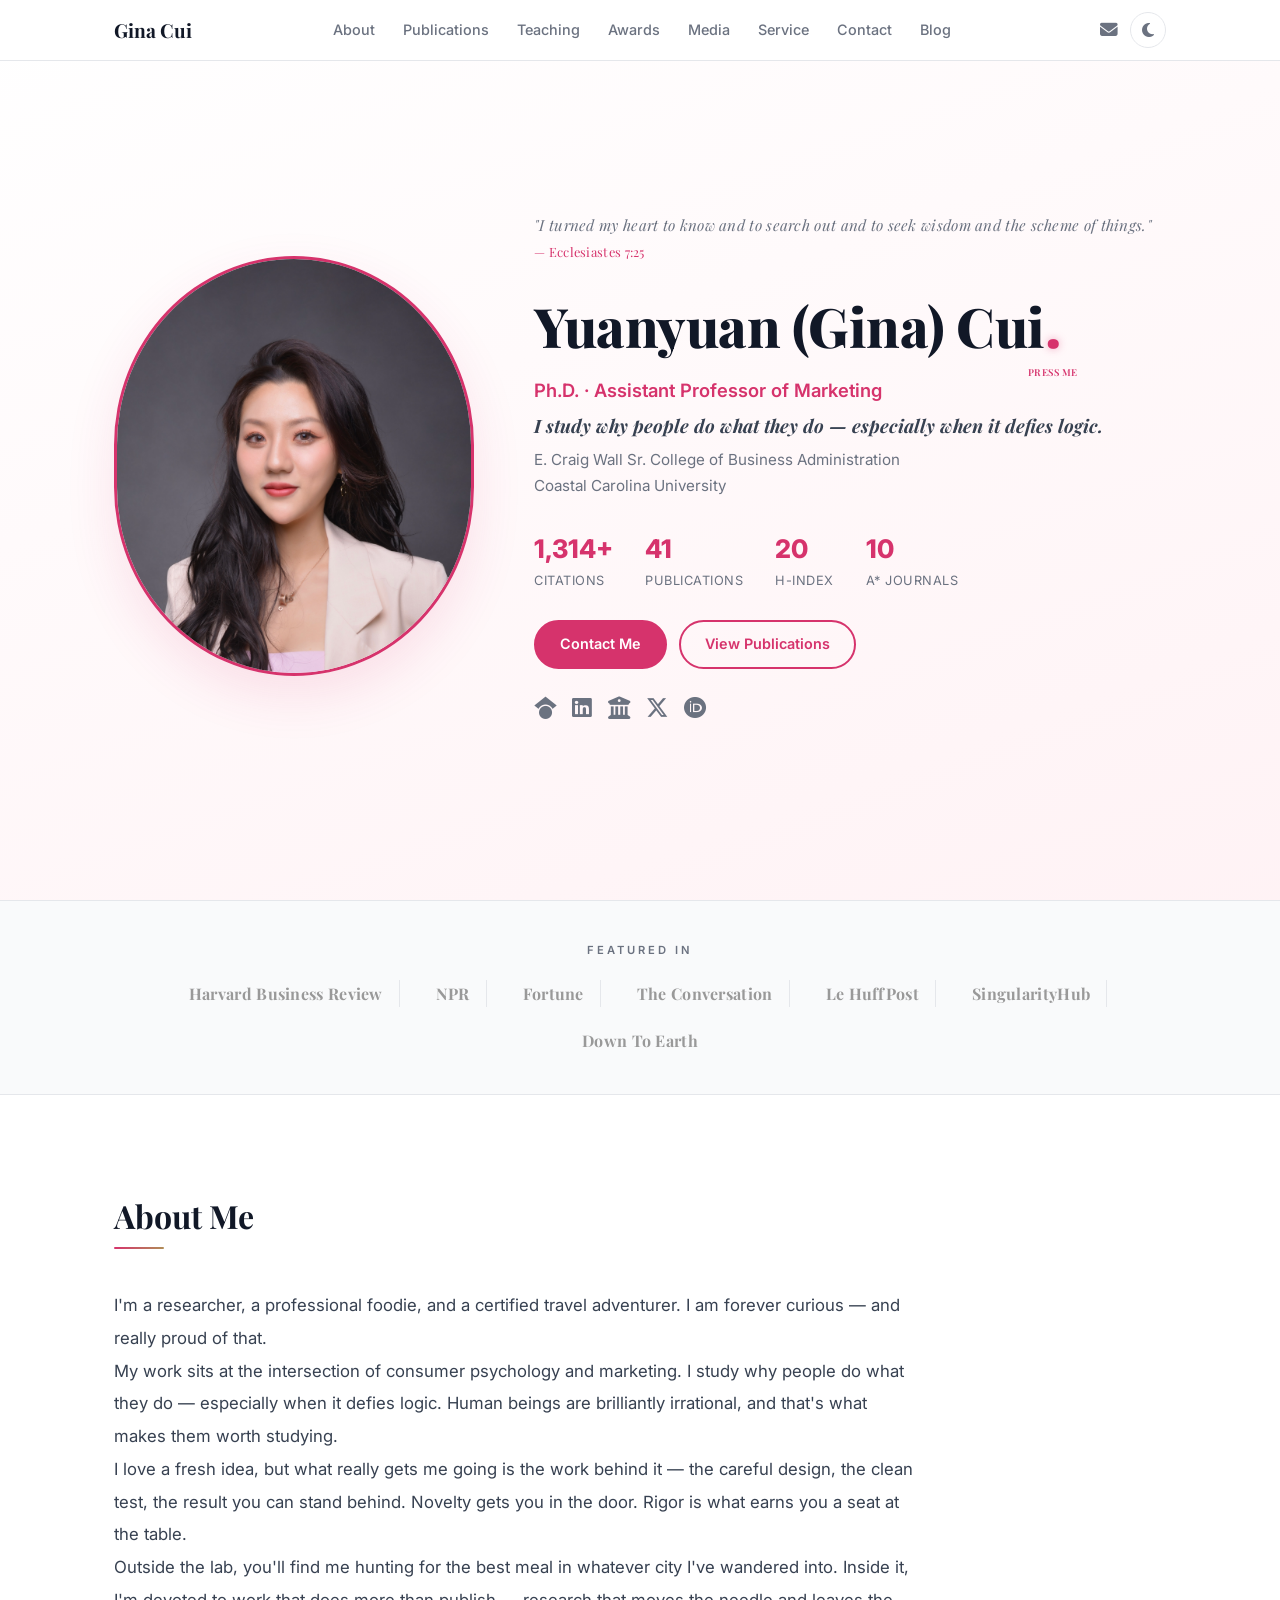
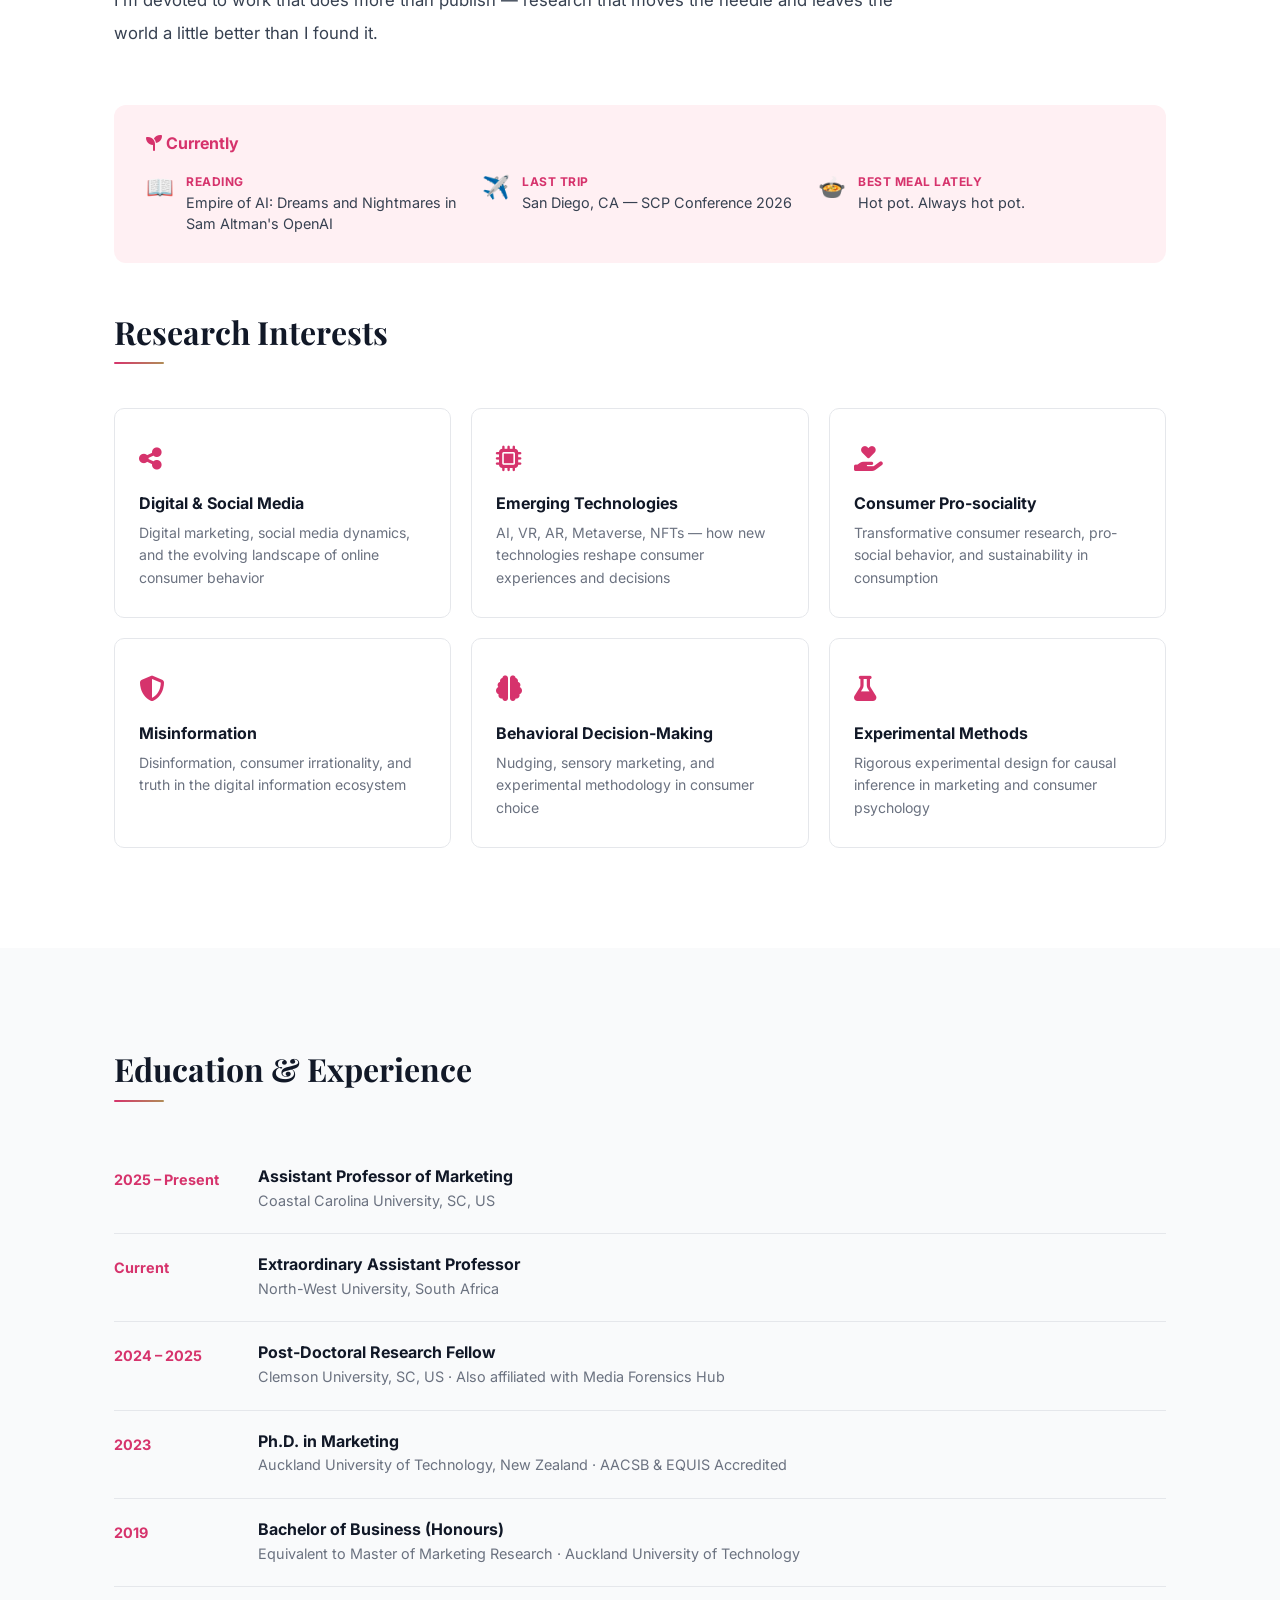
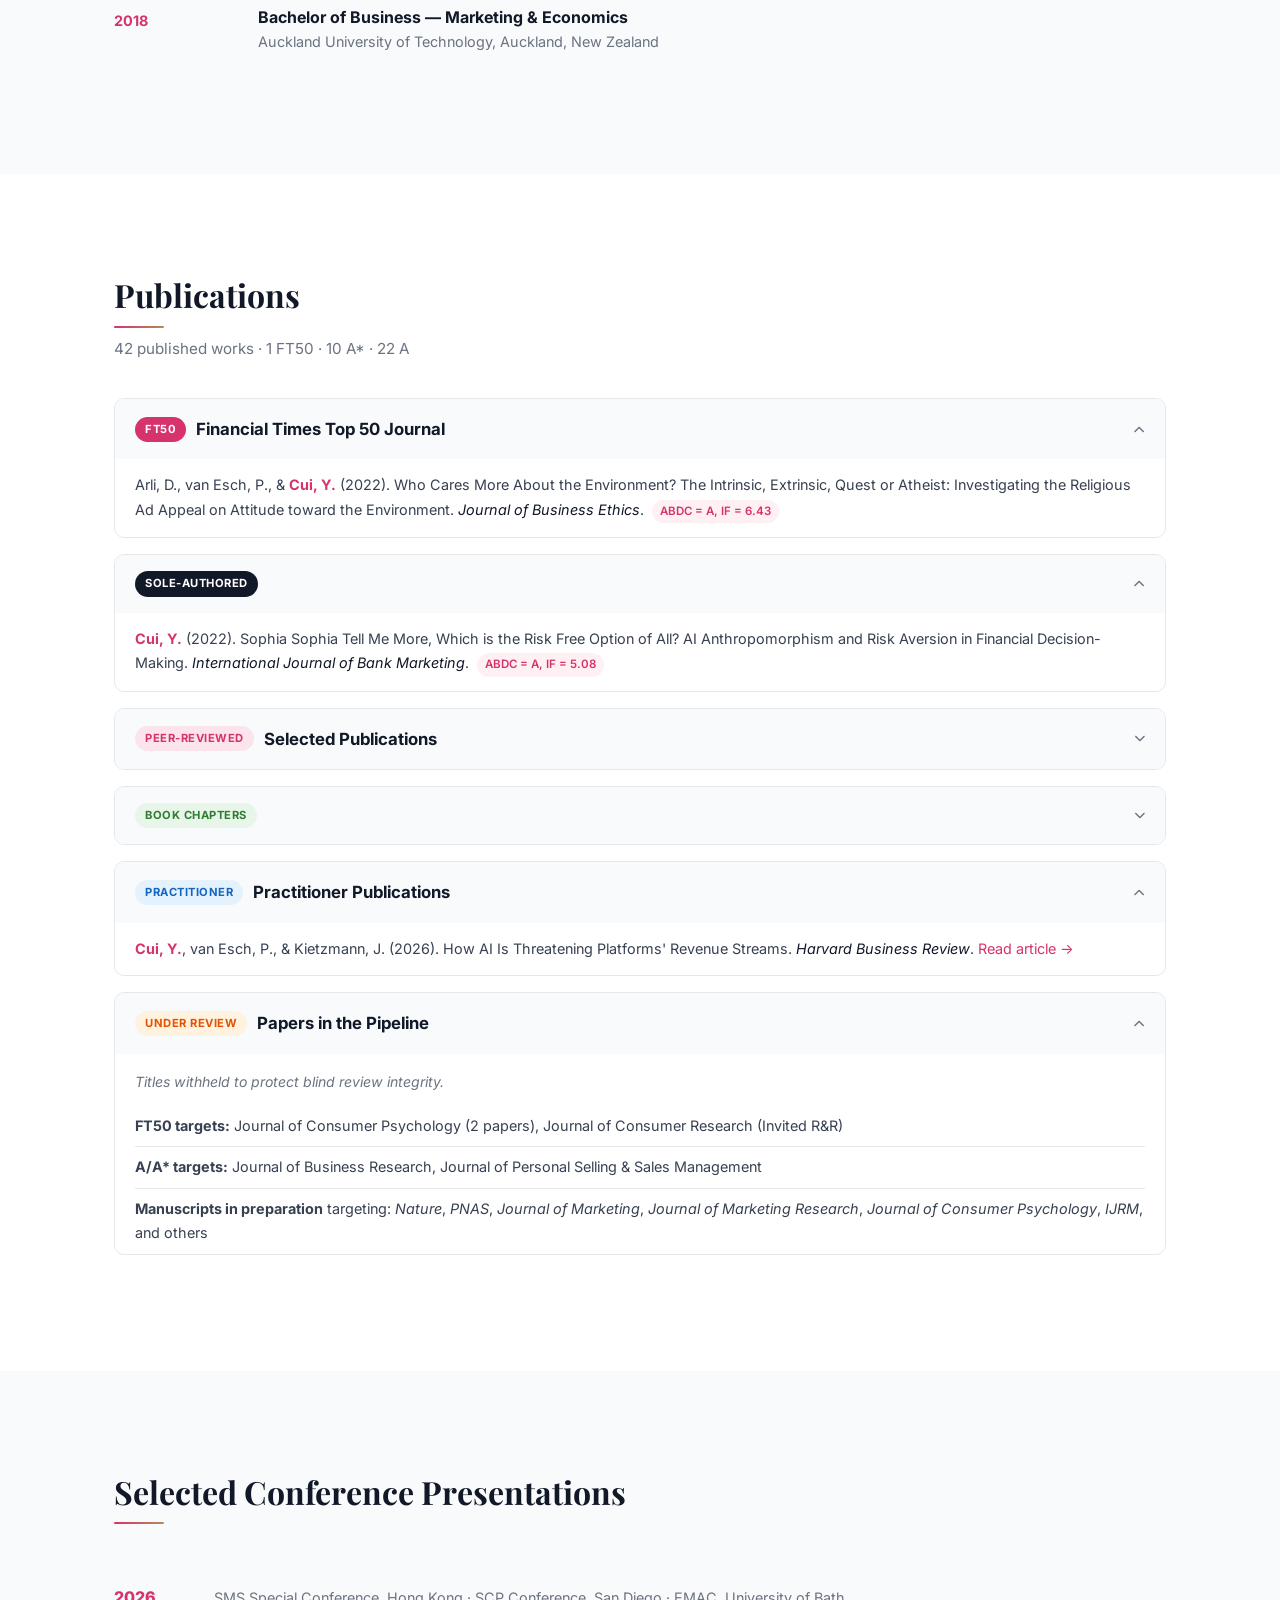
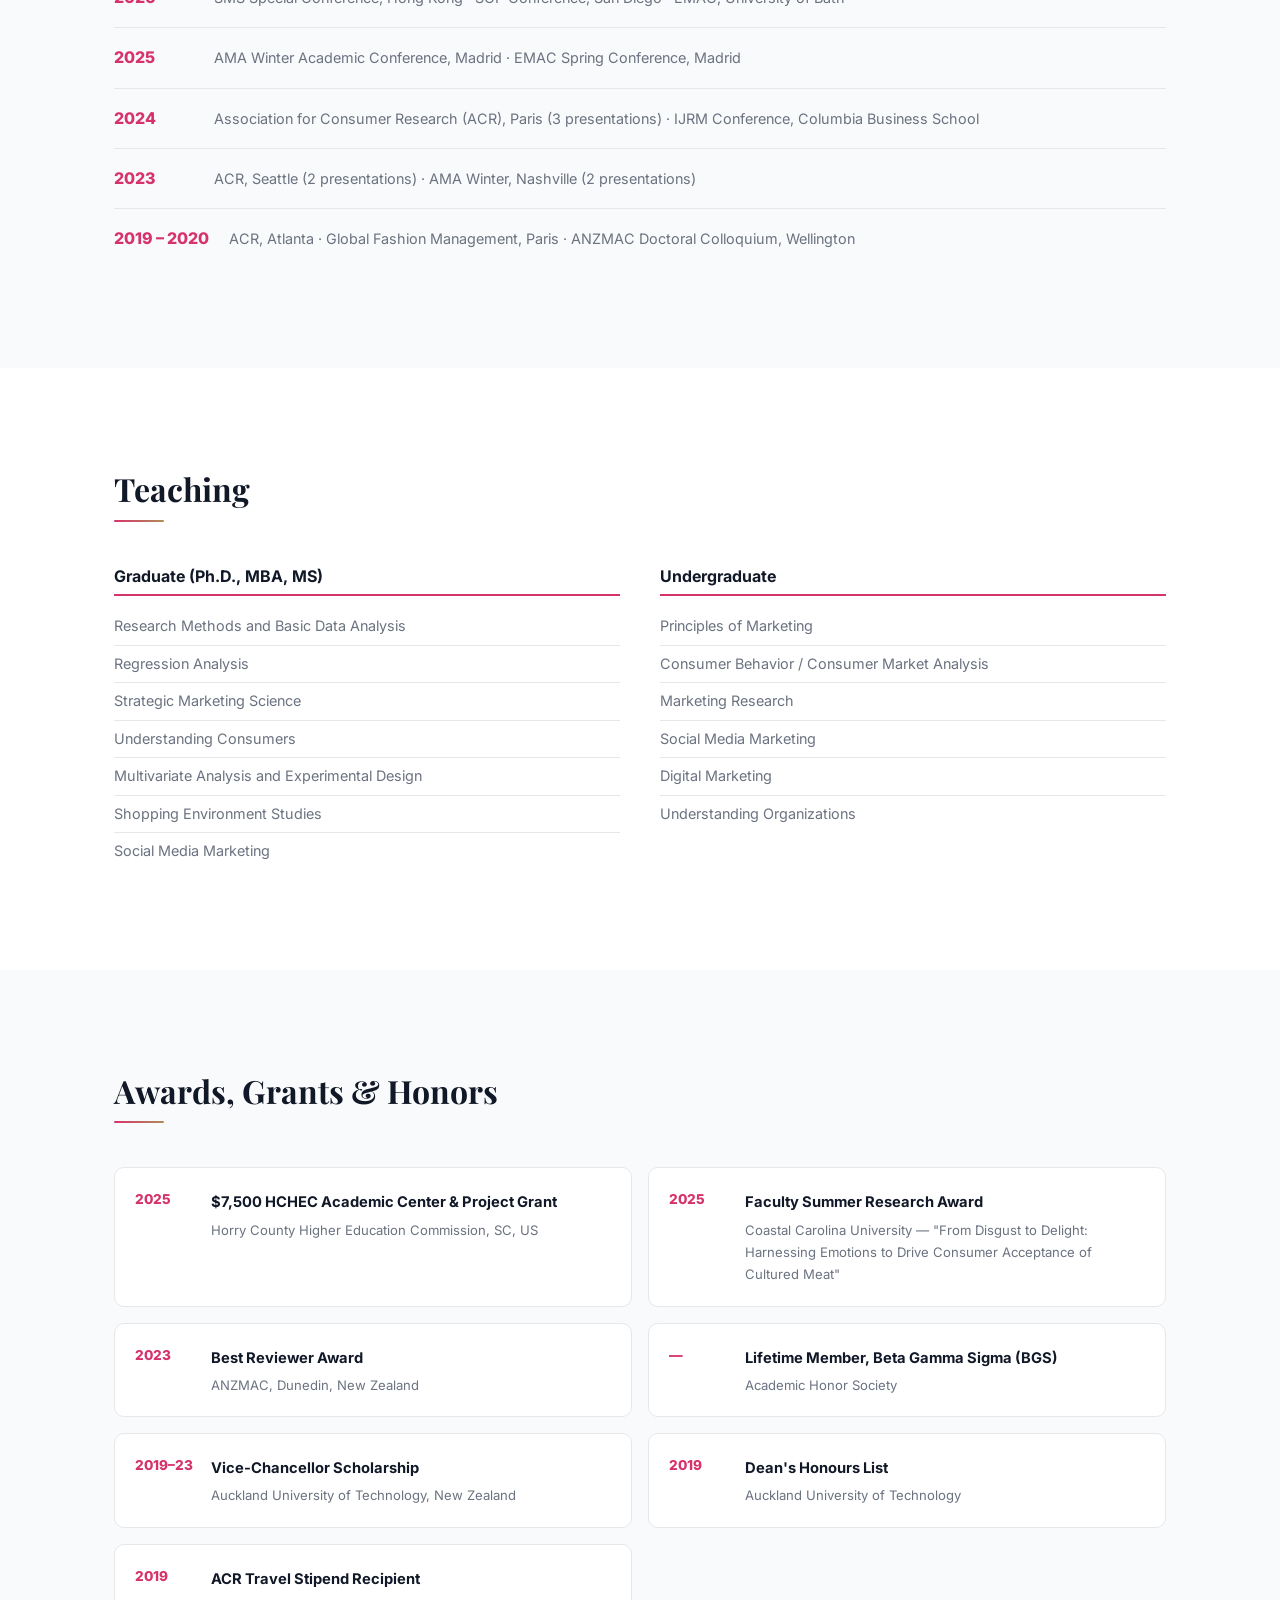
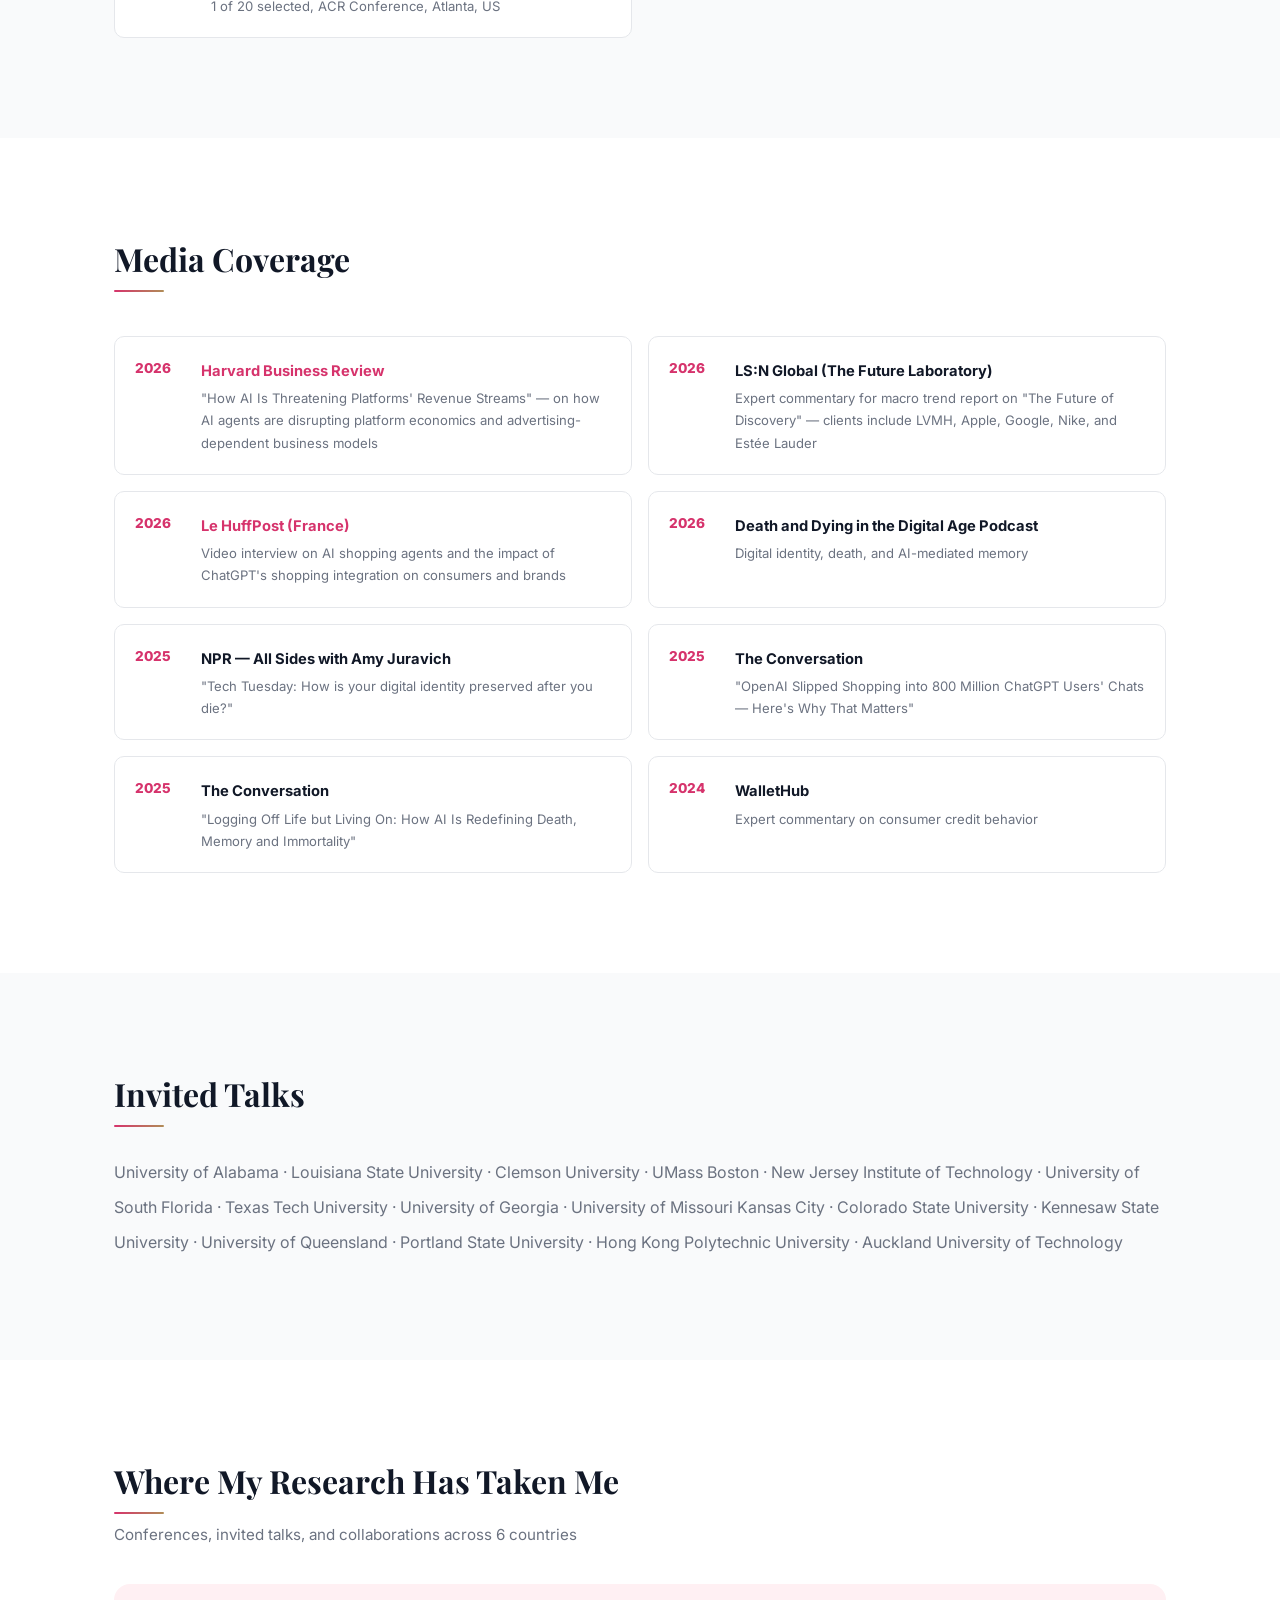
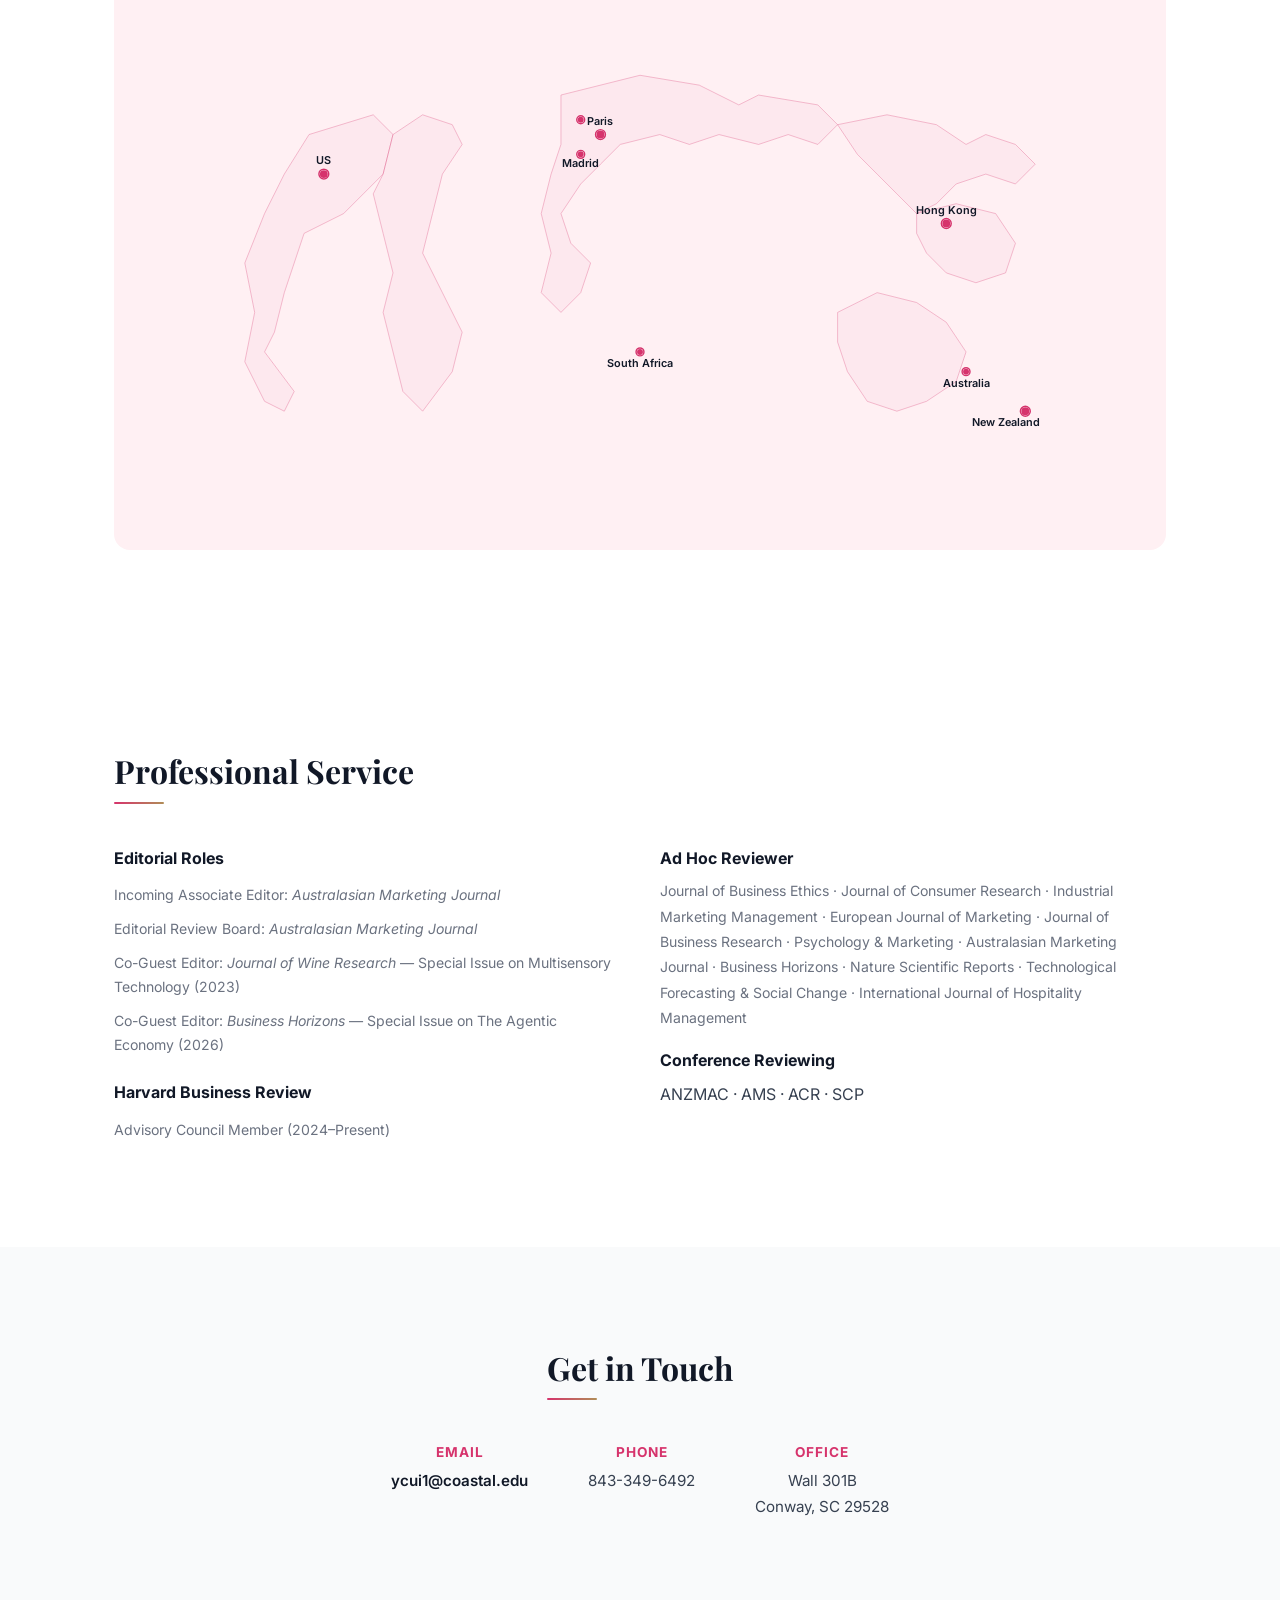
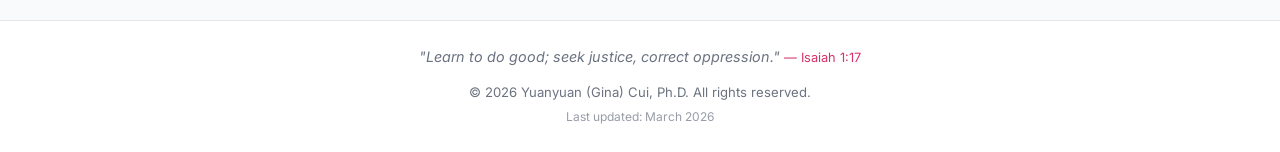
==== commit 8280f84b: "Add Incoming Associate Editor role at AMJ" ====
--- a/index.html
+++ b/index.html
@@ -603,6 +603,7 @@
             <div class="service-col">
                 <h3>Editorial Roles</h3>
                 <ul>
+                    <li>Incoming Associate Editor: <em>Australasian Marketing Journal</em></li>
                     <li>Editorial Review Board: <em>Australasian Marketing Journal</em></li>
                     <li>Co-Guest Editor: <em>Journal of Wine Research</em> &mdash; Special Issue on Multisensory Technology (2023)</li>
                     <li>Co-Guest Editor: <em>Business Horizons</em> &mdash; Special Issue on The Agentic Economy (2026)</li>
--- a/style.css
+++ b/style.css
@@ -122,10 +122,26 @@
     font-size: 0.9rem;
     font-weight: 500;
     transition: color var(--transition);
+    position: relative;
+}
+
+.nav-links a::after {
+    content: '';
+    position: absolute;
+    bottom: -2px;
+    left: 0;
+    width: 0;
+    height: 1.5px;
+    background: var(--pink);
+    transition: width 0.3s ease;
 }
 
 .nav-links a:hover {
     color: var(--pink);
+}
+
+.nav-links a:hover::after {
+    width: 100%;
 }
 
 .nav-email {
@@ -169,6 +185,57 @@
     display: flex;
     align-items: center;
     gap: 60px;
+}
+
+/* Staggered hero entrance */
+.hero-photo {
+    animation: hero-fade-in 0.8s ease both;
+    animation-delay: 0.1s;
+}
+
+.hero-verse {
+    animation: hero-fade-in 0.6s ease both;
+    animation-delay: 0.2s;
+}
+
+.hero-text h1 {
+    animation: hero-fade-in 0.6s ease both;
+    animation-delay: 0.3s;
+}
+
+.title {
+    animation: hero-fade-in 0.6s ease both;
+    animation-delay: 0.4s;
+}
+
+.hero-tagline {
+    animation: hero-fade-in 0.6s ease both;
+    animation-delay: 0.45s;
+}
+
+.affiliation {
+    animation: hero-fade-in 0.6s ease both;
+    animation-delay: 0.5s;
+}
+
+.hero-stats {
+    animation: hero-fade-in 0.6s ease both;
+    animation-delay: 0.55s;
+}
+
+.hero-links {
+    animation: hero-fade-in 0.6s ease both;
+    animation-delay: 0.6s;
+}
+
+.social-links {
+    animation: hero-fade-in 0.6s ease both;
+    animation-delay: 0.65s;
+}
+
+@keyframes hero-fade-in {
+    from { opacity: 0; transform: translateY(16px); }
+    to { opacity: 1; transform: translateY(0); }
 }
 
 .hero-text {
@@ -261,8 +328,13 @@
     background: var(--pink-light);
     border-color: var(--pink-light);
     color: var(--white);
-    transform: translateY(-1px);
-    box-shadow: var(--shadow-hover);
+    transform: translateY(-2px);
+    box-shadow: 0 6px 20px rgba(214, 51, 108, 0.25);
+}
+
+.btn:focus-visible {
+    outline: 2px solid var(--pink);
+    outline-offset: 2px;
 }
 
 .btn-outline {
@@ -274,7 +346,8 @@
 .btn-outline:hover {
     background: var(--pink);
     color: var(--white);
-    transform: translateY(-1px);
+    transform: translateY(-2px);
+    box-shadow: 0 6px 20px rgba(214, 51, 108, 0.15);
 }
 
 .social-links {
@@ -356,12 +429,30 @@
     border-radius: var(--radius);
     padding: 28px 24px;
     transition: all var(--transition);
+    position: relative;
+    overflow: hidden;
+}
+
+.interest-card::before {
+    content: '';
+    position: absolute;
+    top: 0;
+    left: 0;
+    right: 0;
+    height: 2px;
+    background: linear-gradient(90deg, var(--pink), var(--gold));
+    transform: scaleX(0);
+    transition: transform 0.3s ease;
 }
 
 .interest-card:hover {
     border-color: var(--pink);
     box-shadow: var(--shadow-hover);
-    transform: translateY(-2px);
+    transform: translateY(-3px);
+}
+
+.interest-card:hover::before {
+    transform: scaleX(1);
 }
 
 .interest-icon {
@@ -876,15 +967,15 @@
     width: 44px;
     height: 44px;
     border-radius: 50%;
-    background: var(--pink);
+    background: var(--dark);
     color: var(--white);
     border: none;
-    font-size: 1rem;
+    font-size: 0.9rem;
     cursor: pointer;
     opacity: 0;
     visibility: hidden;
-    transition: all var(--transition);
-    box-shadow: 0 2px 12px rgba(214, 51, 108, 0.3);
+    transition: all 0.4s cubic-bezier(0.22, 1, 0.36, 1);
+    box-shadow: 0 4px 14px rgba(0, 0, 0, 0.15);
     z-index: 999;
 }
 
@@ -894,9 +985,9 @@
 }
 
 .back-to-top:hover {
-    background: var(--pink-light);
+    background: var(--pink);
     transform: translateY(-3px);
-    box-shadow: 0 4px 20px rgba(214, 51, 108, 0.4);
+    box-shadow: 0 6px 20px rgba(214, 51, 108, 0.3);
 }
 
 /* === Bible Verses === */
@@ -1093,8 +1184,8 @@
 /* === Scroll Animations === */
 .animate-ready {
     opacity: 0;
-    transform: translateY(24px);
-    transition: opacity 0.6s ease, transform 0.6s ease;
+    transform: translateY(20px);
+    transition: opacity 0.7s cubic-bezier(0.22, 1, 0.36, 1), transform 0.7s cubic-bezier(0.22, 1, 0.36, 1);
 }
 
 .animate-in {
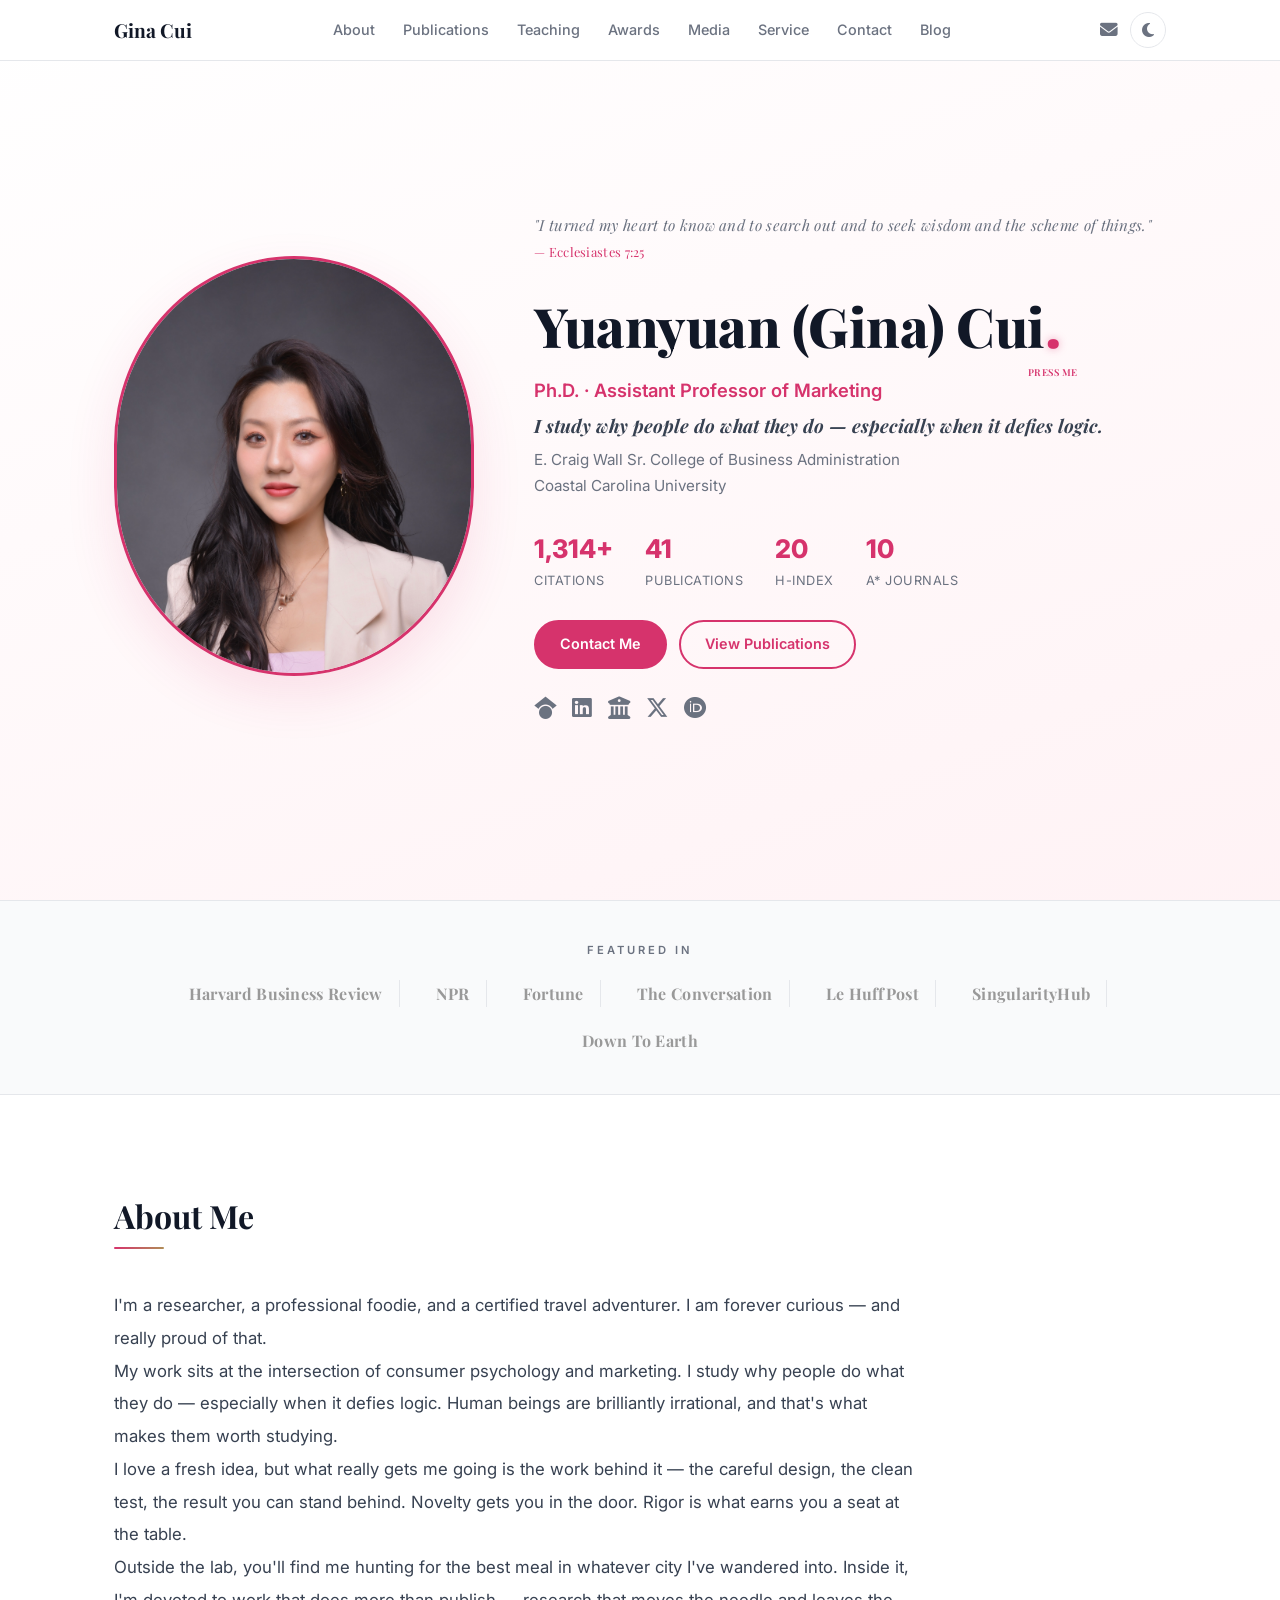
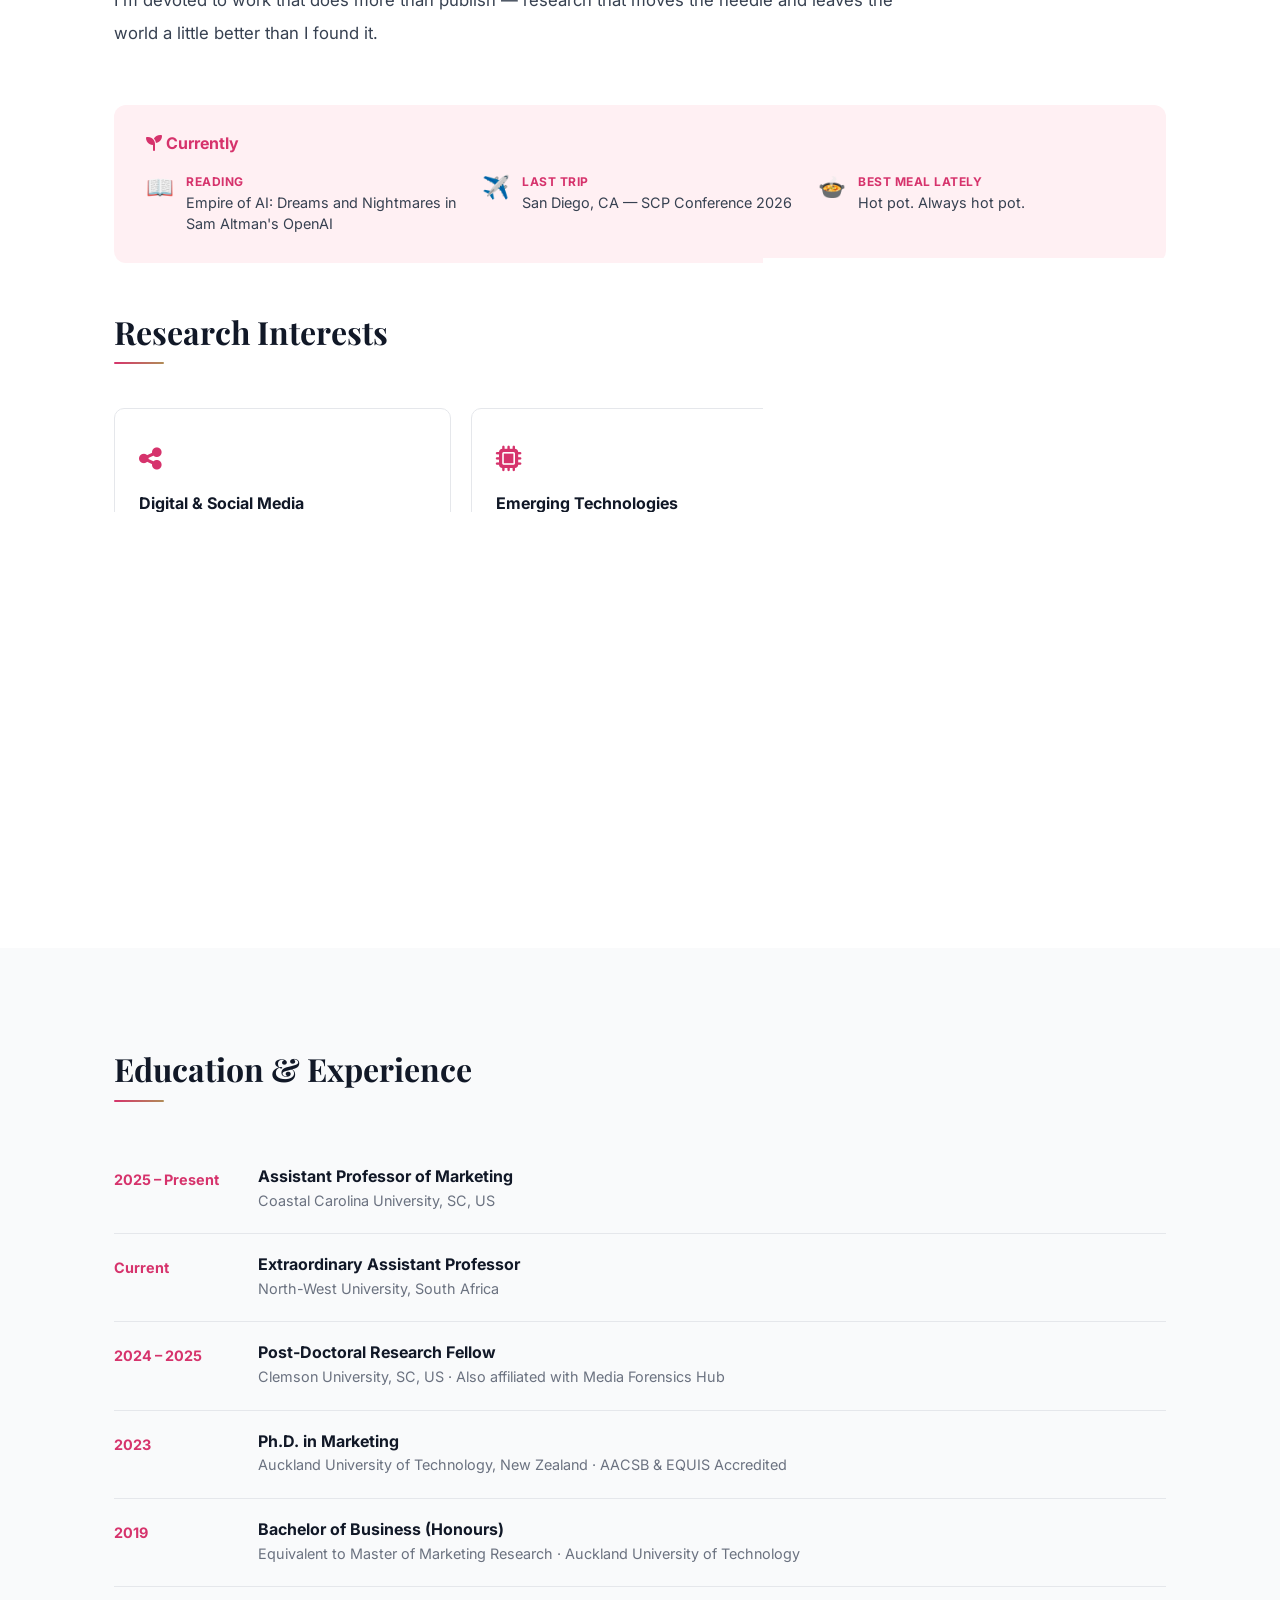
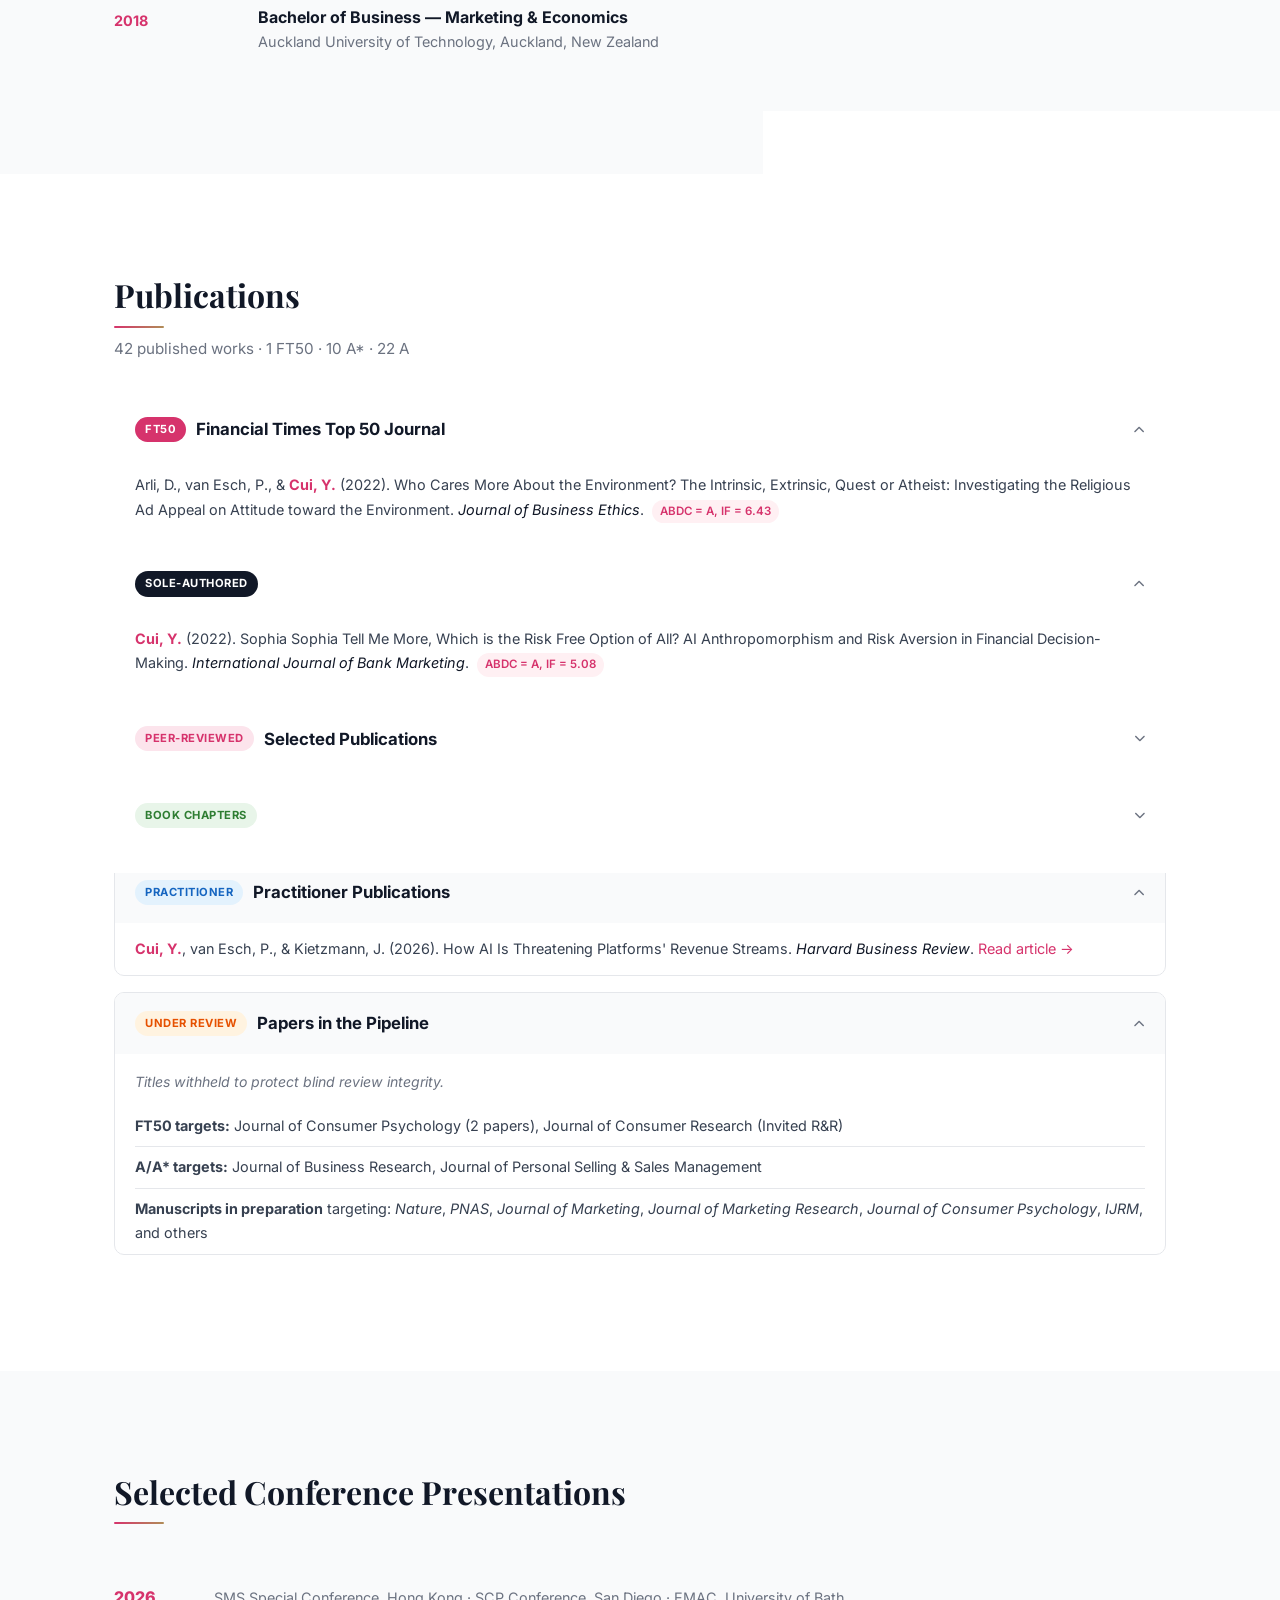
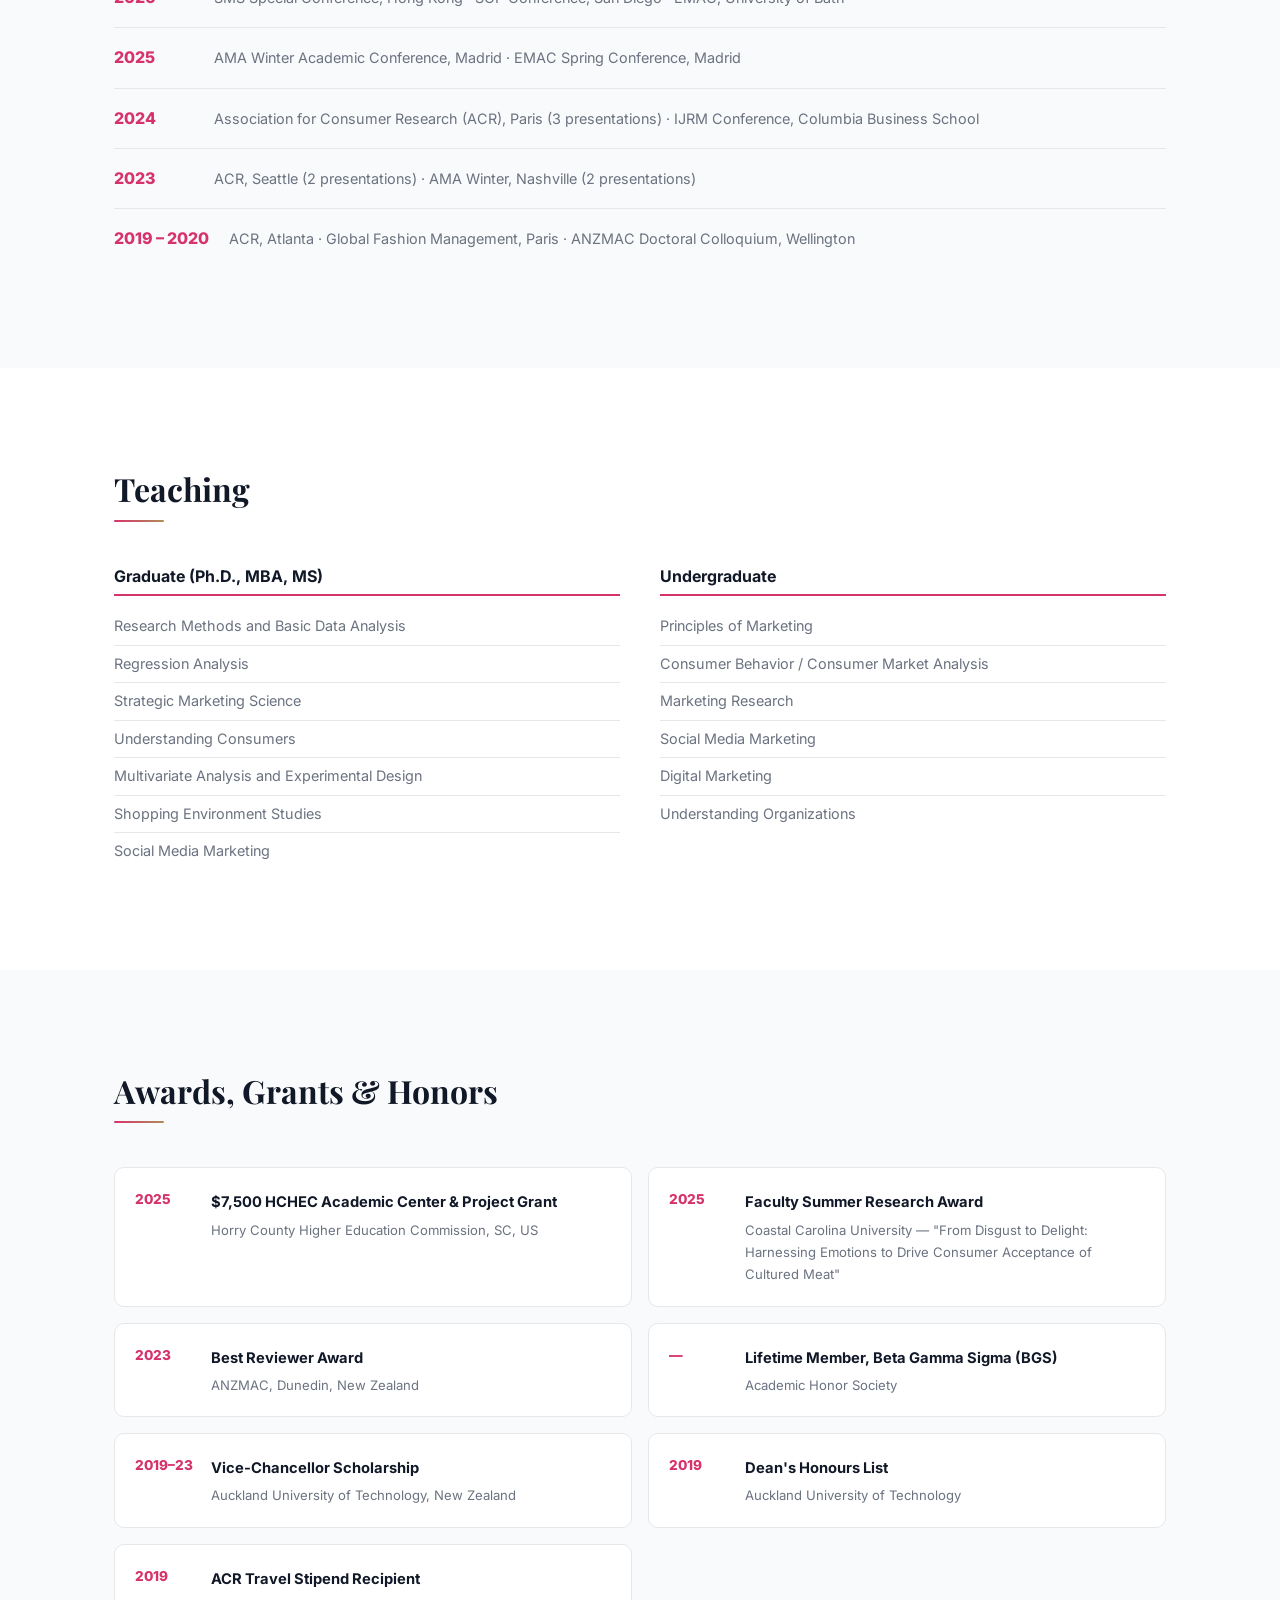
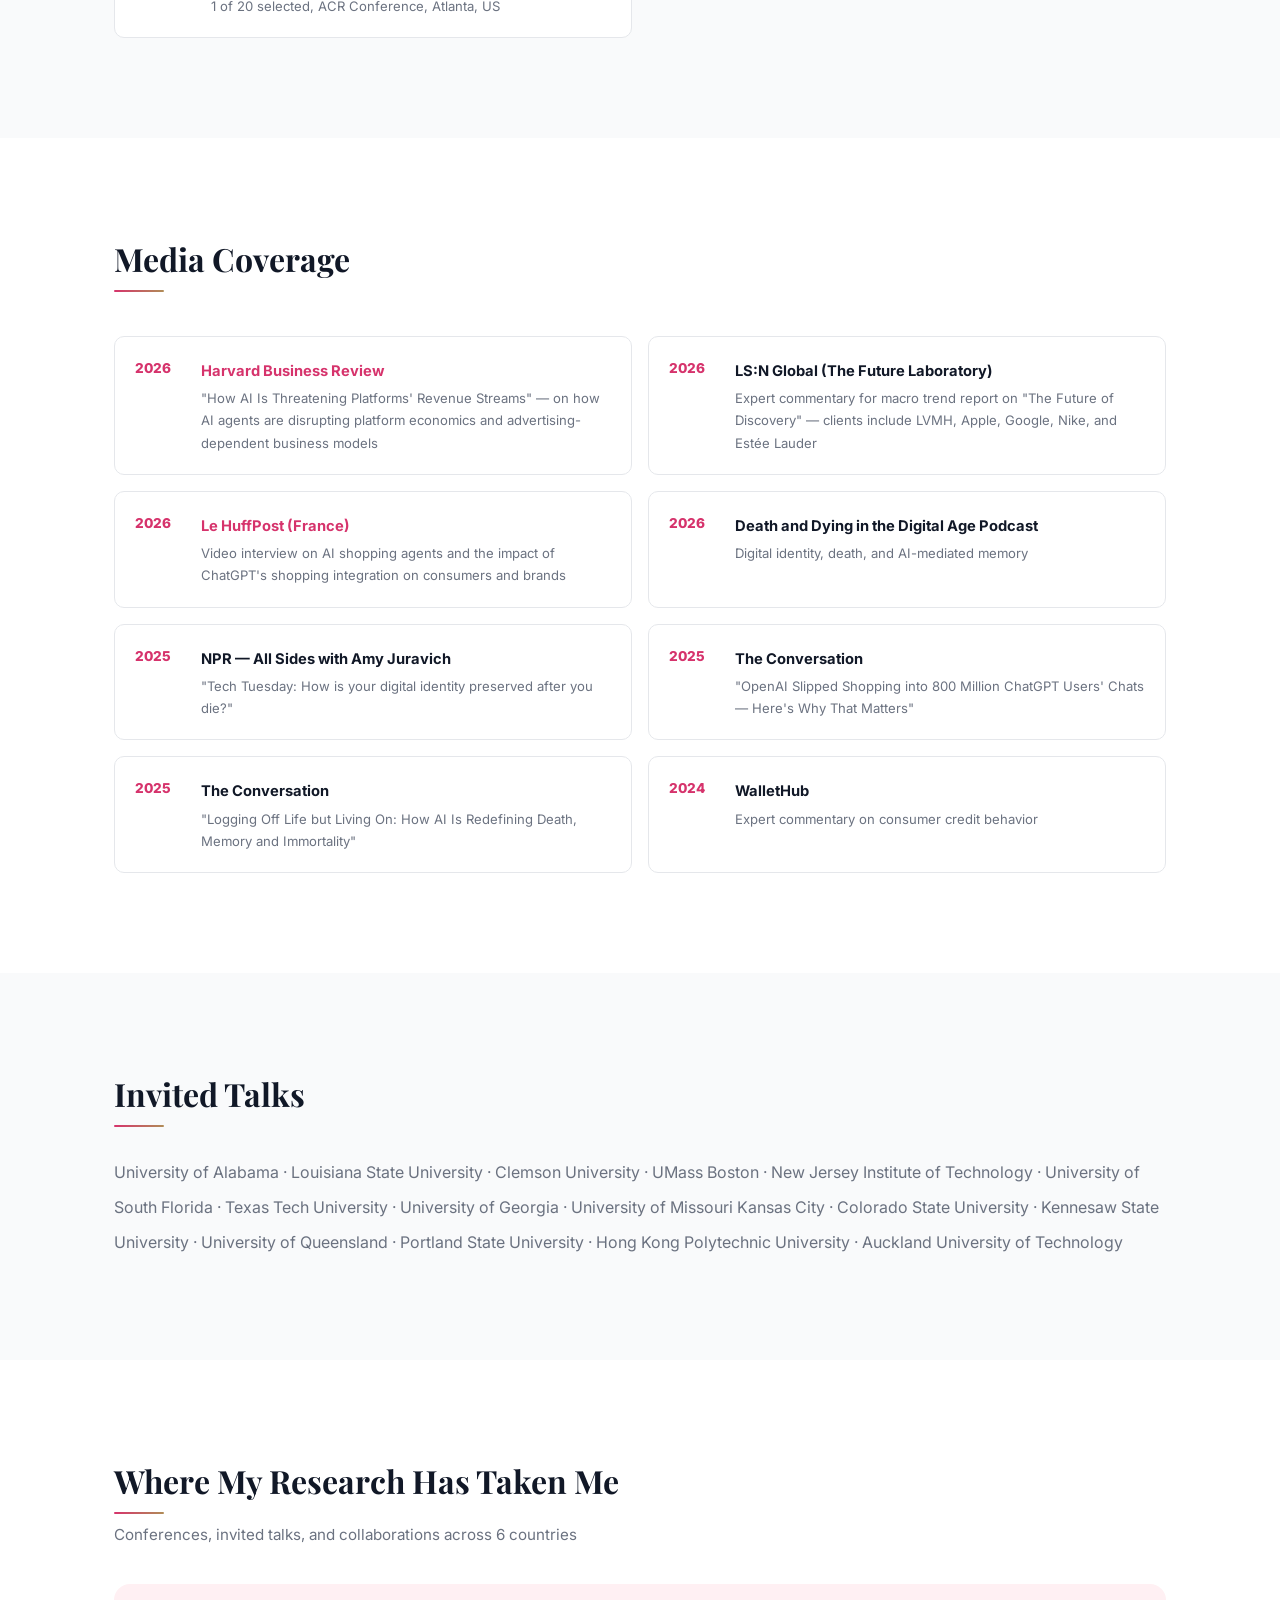
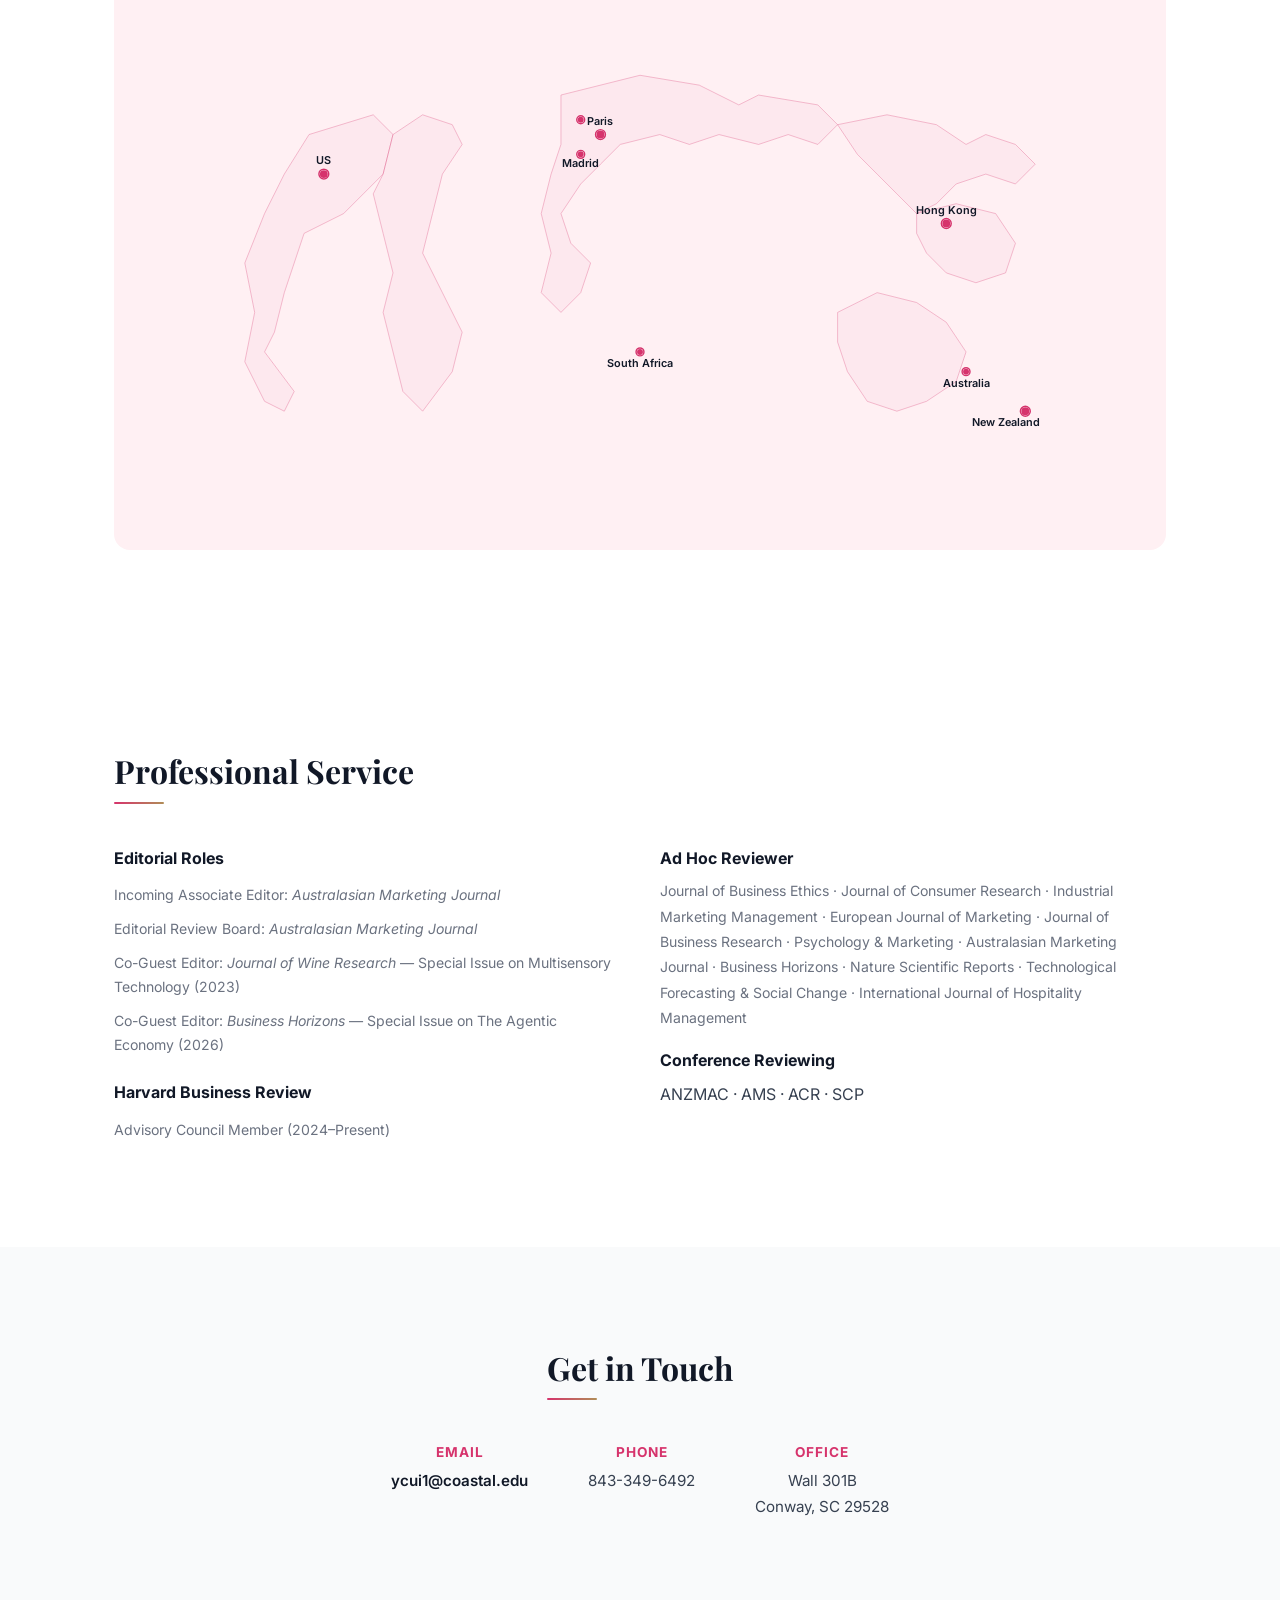
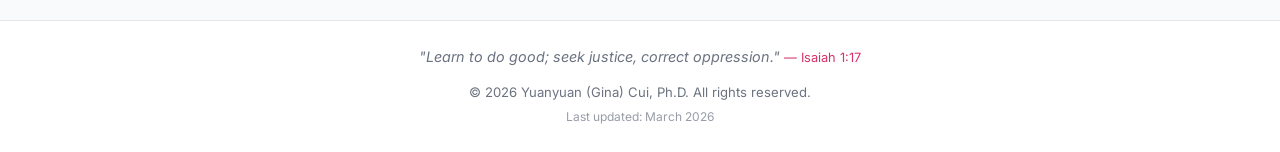
==== commit 1521246b: "Remove invalid occupationLocation from hasOccupation entries Schema.org's occupationLocation propert" ====
--- a/index.html
+++ b/index.html
@@ -26,31 +26,92 @@
     <script type="application/ld+json">
     {
         "@context": "https://schema.org",
-        "@type": "Person",
-        "name": "Yuanyuan (Gina) Cui",
-        "givenName": "Yuanyuan",
-        "additionalName": "Gina",
-        "familyName": "Cui",
-        "honorificSuffix": "Ph.D.",
-        "jobTitle": "Assistant Professor of Marketing",
-        "worksFor": {
-            "@type": "Organization",
-            "name": "Coastal Carolina University",
-            "department": "E. Craig Wall Sr. College of Business Administration"
-        },
-        "url": "https://ginac95.github.io/",
-        "image": "https://ginac95.github.io/headshot.png",
-        "email": "ycui1@coastal.edu",
-        "sameAs": [
-            "https://scholar.google.com/citations?hl=en&user=P8fhrcwAAAAJ",
-            "https://www.linkedin.com/in/yuanyuan-gina-cui-b46629188",
-            "https://orcid.org/0000-0001-5148-332X",
-            "https://x.com/Gina_Cui"
-        ],
-        "knowsAbout": ["Consumer Psychology", "Marketing", "Artificial Intelligence", "Behavioral Decision-Making", "Digital Marketing"],
-        "alumniOf": {
-            "@type": "CollegeOrUniversity",
-            "name": "Auckland University of Technology"
+        "@type": "ProfilePage",
+        "mainEntity": {
+            "@type": "Person",
+            "@id": "https://ginac95.github.io/#person",
+            "name": "Yuanyuan Cui",
+            "alternateName": ["Yuanyuan (Gina) Cui", "Gina Cui", "Yuanyuan Gina Cui", "Y. Cui"],
+            "givenName": "Yuanyuan",
+            "additionalName": "Gina",
+            "familyName": "Cui",
+            "honorificSuffix": "Ph.D.",
+            "jobTitle": "Assistant Professor of Marketing",
+            "description": "Marketing scholar specializing in consumer psychology, AI and consumer behavior, sustainability messaging, and behavioral economics. Assistant Professor at Coastal Carolina University; Extraordinary Assistant Professor at North-West University, South Africa; Associate Editor at the Australasian Marketing Journal.",
+            "image": "https://ginac95.github.io/headshot.png",
+            "url": "https://ginac95.github.io",
+            "email": "mailto:ycui1@coastal.edu",
+            "nationality": {
+                "@type": "Country",
+                "name": "New Zealand"
+            },
+            "knowsAbout": [
+                "Consumer Psychology",
+                "Consumer Behavior",
+                "Marketing",
+                "Artificial Intelligence and Consumer Behavior",
+                "Sustainability Messaging",
+                "Sensory Marketing",
+                "Moral Foundations Theory",
+                "Health Misinformation",
+                "Behavioral Economics",
+                "Prospect Theory",
+                "Behavioral Decision-Making",
+                "Digital Marketing"
+            ],
+            "knowsLanguage": ["en", "zh"],
+            "affiliation": [
+                {
+                    "@type": "CollegeOrUniversity",
+                    "name": "Coastal Carolina University",
+                    "url": "https://www.coastal.edu",
+                    "sameAs": "https://en.wikipedia.org/wiki/Coastal_Carolina_University",
+                    "department": {
+                        "@type": "Organization",
+                        "name": "Department of Marketing & Hospitality, Resort & Tourism Management",
+                        "parentOrganization": {
+                            "@type": "Organization",
+                            "name": "E. Craig Wall Sr. College of Business Administration"
+                        }
+                    }
+                },
+                {
+                    "@type": "CollegeOrUniversity",
+                    "name": "North-West University",
+                    "url": "https://www.nwu.ac.za",
+                    "sameAs": "https://en.wikipedia.org/wiki/North-West_University"
+                }
+            ],
+            "worksFor": {
+                "@type": "CollegeOrUniversity",
+                "name": "Coastal Carolina University",
+                "url": "https://www.coastal.edu"
+            },
+            "alumniOf": {
+                "@type": "CollegeOrUniversity",
+                "name": "Auckland University of Technology",
+                "url": "https://www.aut.ac.nz",
+                "sameAs": "https://en.wikipedia.org/wiki/Auckland_University_of_Technology"
+            },
+            "hasOccupation": [
+                {
+                    "@type": "Occupation",
+                    "name": "Assistant Professor of Marketing"
+                },
+                {
+                    "@type": "Occupation",
+                    "name": "Associate Editor"
+                }
+            ],
+            "sameAs": [
+                "https://scholar.google.com/citations?user=P8fhrcwAAAAJ",
+                "https://orcid.org/0000-0001-5148-332X",
+                "https://www.linkedin.com/in/yuanyuan-gina-cui-b46629188",
+                "https://theconversation.com/profiles/yuanyuan-gina-cui-2283720",
+                "https://www.coastal.edu/facultyprofiles/business/gina-cui",
+                "https://github.com/ginac95",
+                "https://x.com/Gina_Cui"
+            ]
         }
     }
     </script>
